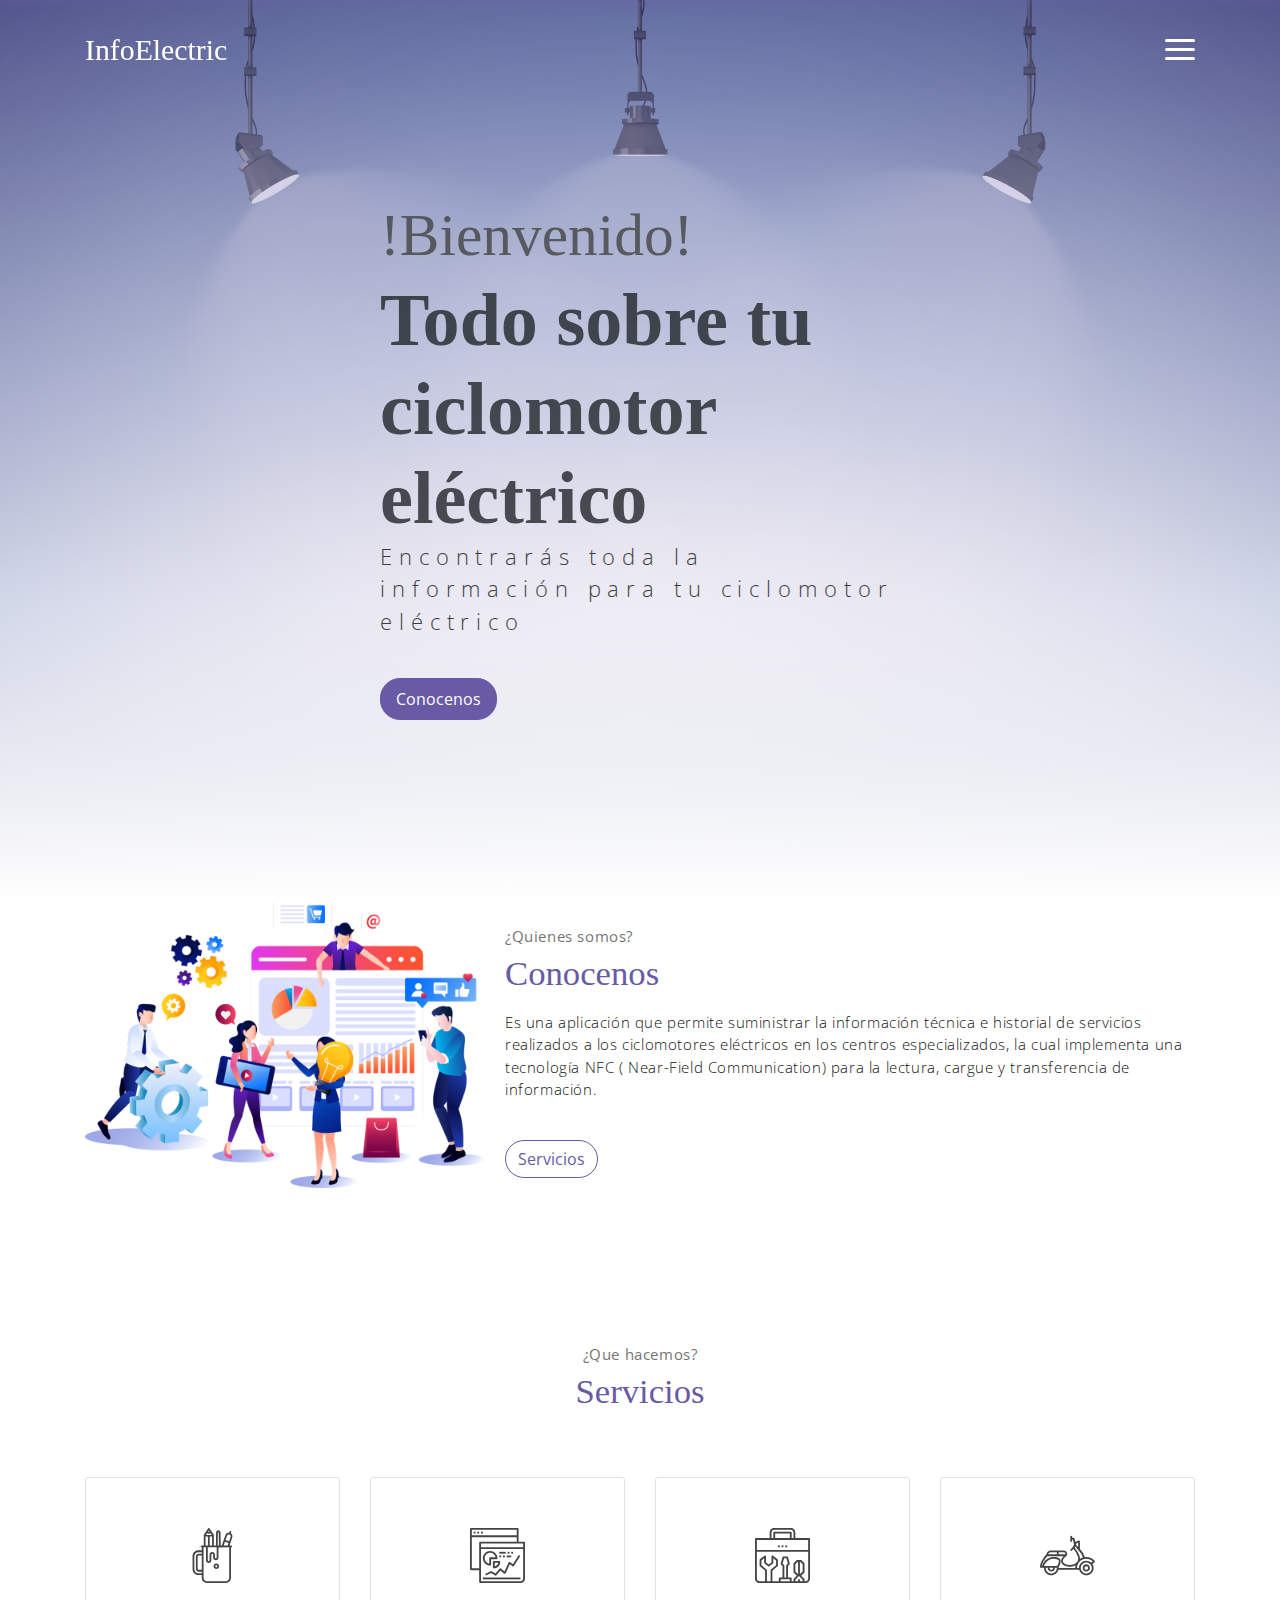
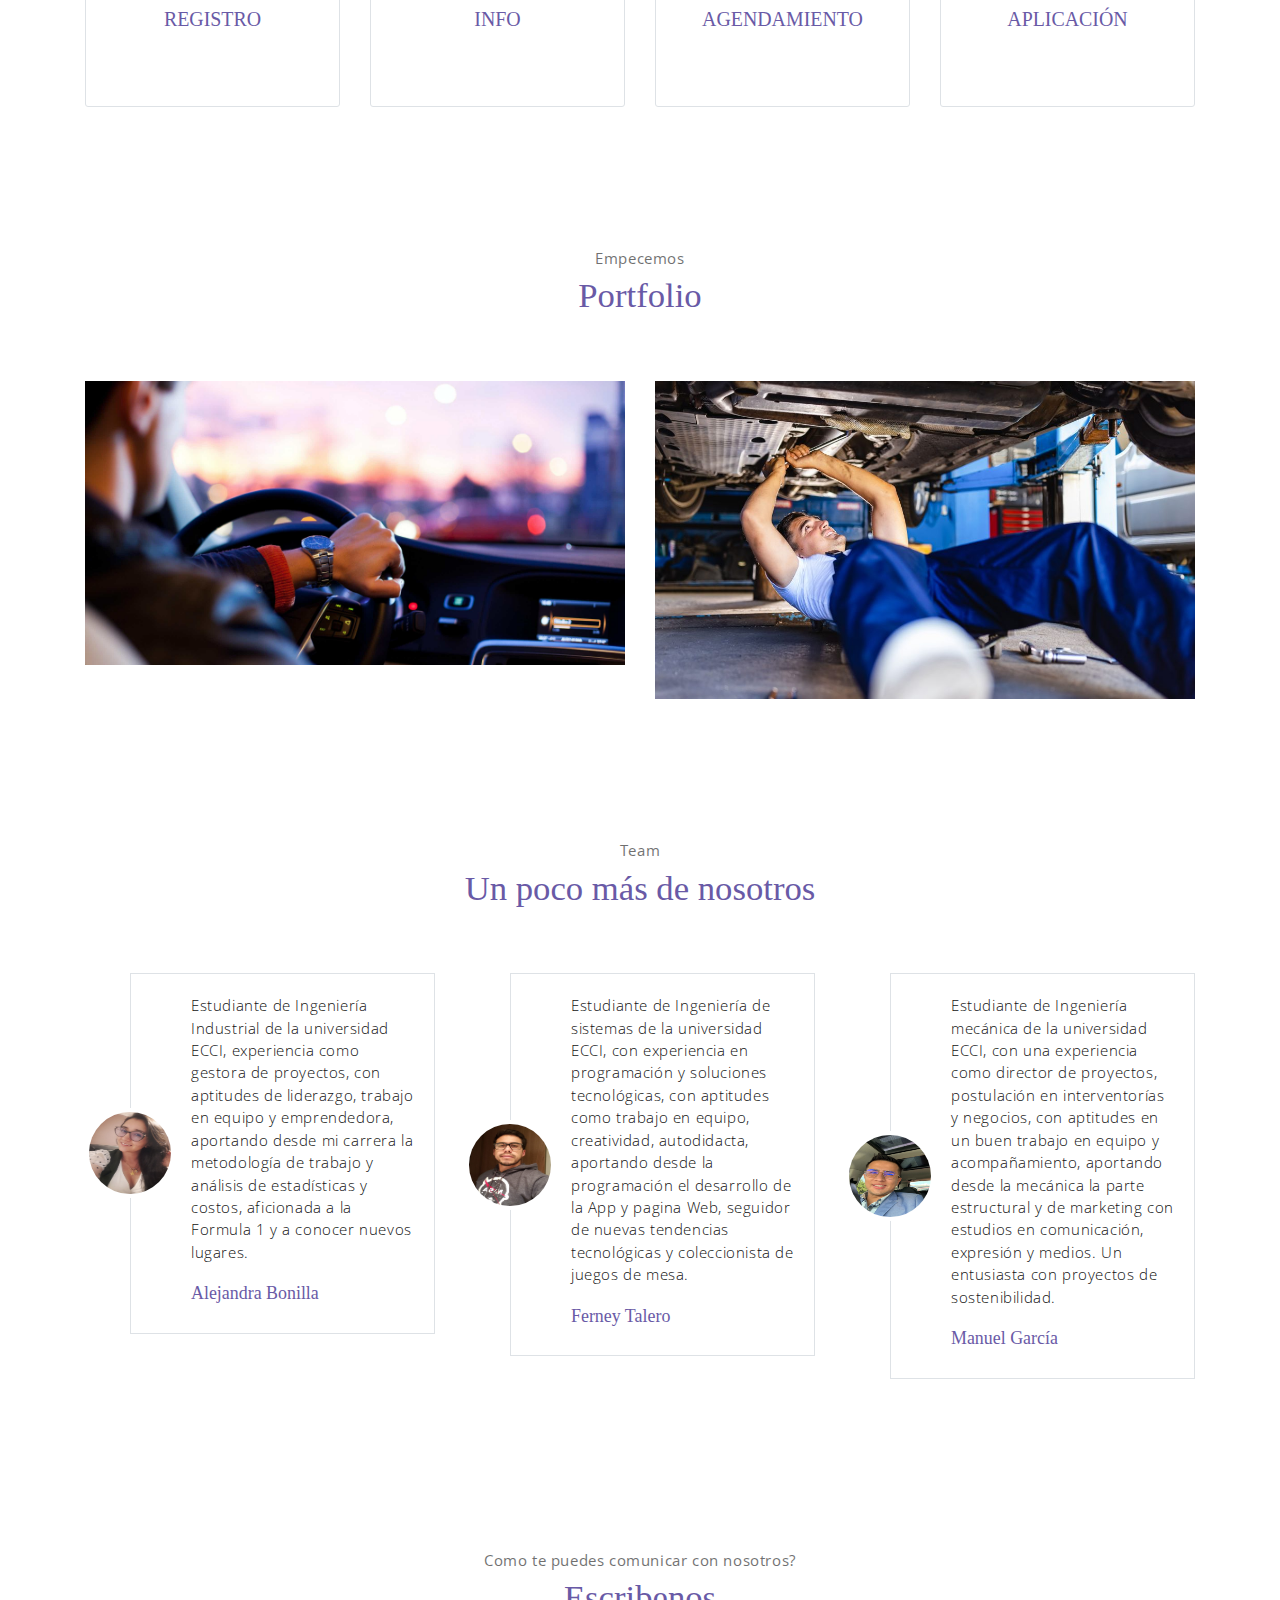
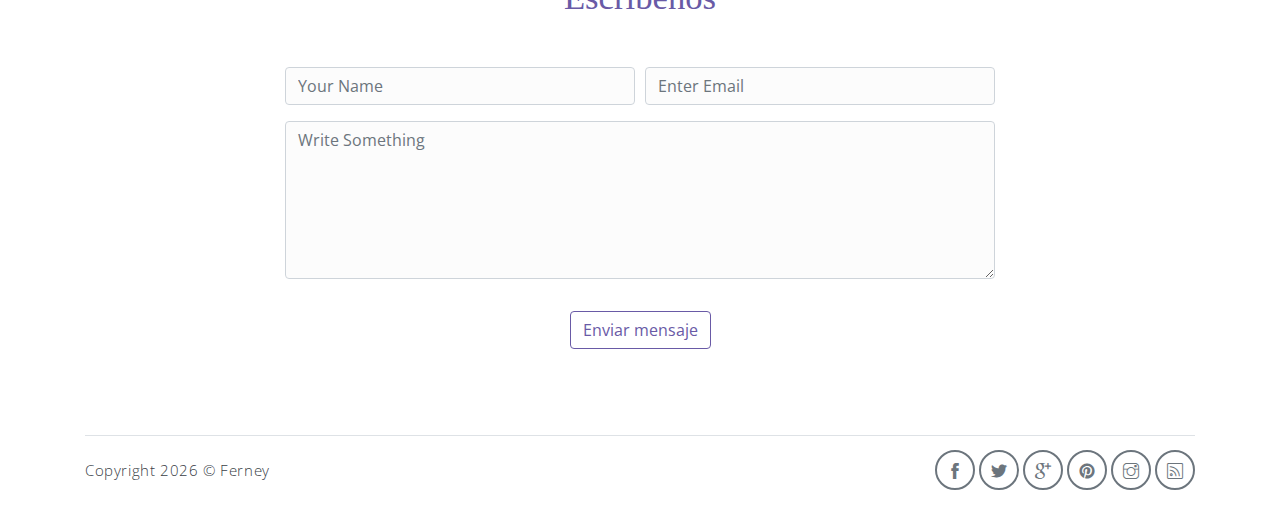
==== index.html @ 8ec60878 "Load sources" ====
<!DOCTYPE html>
<html lang="en">
<head>
	<meta charset="utf-8">
    <meta name="viewport" content="width=device-width, initial-scale=1, shrink-to-fit=no">
    <meta name="description" content="Landing page for electro power.">
    <meta name="author" content="Ferney Talero">
    <title>InfoElectric landing page</title>
    <!-- font icons -->
    <link rel="stylesheet" href="assets/vendors/themify-icons/css/themify-icons.css">
    <!-- Bootstrap + Meyawo main styles -->
	<link rel="stylesheet" href="assets/css/meyawo.css">
</head>
<body data-spy="scroll" data-target=".navbar" data-offset="40" id="home">

    <!-- Page Navbar -->
    <nav class="custom-navbar" data-spy="affix" data-offset-top="20">
        <div class="container">
            <a class="logo" href="#">InfoElectric</a>         
            <ul class="nav">
                <li class="item">
                    <a class="link" href="#home">Inicio</a>
                </li>
                <li class="item">
                    <a class="link" href="#about">Nosotros</a>
                </li>
                <li class="item">
                    <a class="link" href="#portfolio">Portafolio</a>
                </li>
                <li class="item">
                    <a class="link" href="#team">Equipo</a>
                </li>
                <li class="item">
                    <a class="link" href="#contact">Contacto</a>
                </li>
                <li class="item ml-md-3">
                    <a href="usuarios.html" class="btn btn-primary">Personas</a>
                </li>
                <li class="item ml-md-3">
                    <a href="talleres.html" class="btn btn-primary">Talleres</a>
                </li>
            </ul>
            <a href="javascript:void(0)" id="nav-toggle" class="hamburger hamburger--elastic">
                <div class="hamburger-box">
                  <div class="hamburger-inner"></div>
                </div>
            </a>
        </div>          
    </nav><!-- End of Page Navbar -->

    <!-- page header -->
    <header id="home" class="header">
        <div class="overlay"></div>
        <div class="header-content container">
            <h4 class="header-title">
                <span class="up">!Bienvenido!</span>
                <span class="down">Todo sobre tu ciclomotor eléctrico</span>
            </h4>
            <p class="header-subtitle">Encontrarás toda la información para tu ciclomotor eléctrico</p>            

            <a class="btn btn-primary" href="#about">Conocenos</a>
        </div>              
    </header><!-- end of page header -->

    <!-- about section -->
    <section class="section pt-0" id="about">
        <!-- container -->
        <div class="container text-center">
            <!-- about wrapper -->
            <div class="about">
                <div class="about-img-holder">
                    <img src="assets/imgs/about-us.png" class="about-img" alt="Download free bootstrap 4 landing page, free boootstrap 4 templates, Download free bootstrap 4.1 landing page, free boootstrap 4.1.1 templates, meyawo Landing page">
                </div>
                <div class="about-caption">
                    <p class="section-subtitle">¿Quienes somos?</p>
                    <h2 class="section-title mb-3">Conocenos</h2>
                    <p>
                        Es una aplicación que permite suministrar la información técnica e historial de servicios realizados a los ciclomotores eléctricos en los centros especializados, la cual implementa una tecnología NFC ( Near-Field Communication) para la lectura, cargue y transferencia de información.              
                    </p>
                    <a class="btn-rounded btn btn-outline-primary mt-4" href="#service">Servicios</a>
                </div>              
            </div><!-- end of about wrapper -->
        </div><!-- end of container -->
    </section> <!-- end of about section -->

    <!-- service section -->
    <section class="section" id="service">
        <div class="container text-center">
            <p class="section-subtitle">¿Que hacemos?</p>
            <h6 class="section-title mb-6">Servicios</h6>
            <!-- row -->
            <div class="row">
                <div class="col-md-6 col-lg-3">
                    <div class="service-card">
                        <div class="body">
                            <img src="assets/imgs/pencil-case.svg" alt="Download free bootstrap 4 landing page, free boootstrap 4 templates, Download free bootstrap 4.1 landing page, free boootstrap 4.1.1 templates, meyawo Landing page" class="icon">
                            <h6 class="title">REGISTRO</h6>
                            <p class="subtitle">Podrás registrar tu información personal y la de tu ciclomotor eléctrico</p>
                        </div>
                    </div>
                </div>
                <div class="col-md-6 col-lg-3">
                    <div class="service-card">
                        <div class="body">
                            <img src="assets/imgs/analytics.svg" alt="Download free bootstrap 4 landing page, free boootstrap 4 templates, Download free bootstrap 4.1 landing page, free boootstrap 4.1.1 templates, meyawo Landing page" class="icon">
                            <h6 class="title">INFO</h6>
                            <p class="subtitle">Podrás consultar al detalle las operaciones realizadas a tu ciclomotor eléctrico.</p>
                        </div>
                    </div>
                </div>
                <div class="col-md-6 col-lg-3">
                    <div class="service-card">
                        <div class="body">
                            <img src="assets/imgs/toolbox.svg" alt="Download free bootstrap 4 landing page, free boootstrap 4 templates, Download free bootstrap 4.1 landing page, free boootstrap 4.1.1 templates, meyawo Landing page" class="icon">
                            <h6 class="title">AGENDAMIENTO</h6>
                            <p class="subtitle">Podrás consultar las fechas y el estado de tus citas programadas.</p>
                        </div>
                    </div>
                </div>
                <div class="col-md-6 col-lg-3">
                    <div class="service-card">
                        <div class="body">
                            <img src="assets/imgs/scooter.svg" alt="Download free bootstrap 4 landing page, free boootstrap 4 templates, Download free bootstrap 4.1 landing page, free boootstrap 4.1.1 templates, meyawo Landing page" class="icon">
                            <h6 class="title">APLICACIÓN</h6>
                            <p class="subtitle">Podrás controlar, agendar y visualizar los servicios previos y futuros de tu ciclomotor eléctrico.</p>
                        </div>
                    </div>
                </div>
            </div><!-- end of row -->
        </div>
    </section><!-- end of service section -->

    <!-- portfolio section -->
    <section class="section" id="portfolio">
        <div class="container text-center">
            <p class="section-subtitle">Empecemos</p>
            <h6 class="section-title mb-6">Portfolio</h6>
            <!-- row -->
            <div class="row">
                <div class="col-md-6">
                    <a href="usuarios.html" class="portfolio-card">
                        <img src="assets/imgs/driver-job.jpeg" class="portfolio-card-img" alt="Download free bootstrap 4 landing page, free boootstrap 4 templates, Download free bootstrap 4.1 landing page, free boootstrap 4.1.1 templates, meyawo Landing page">    
                        <span class="portfolio-card-overlay">
                            <span class="portfolio-card-caption">
                                <h4>Usuarios</h5>
                                <p class="font-weight-normal">Mantenimientos</p>
                            </span>                         
                        </span>                     
                    </a>
                </div>
                <div class="col-md-6">
                    <a href="talleres.html" class="portfolio-card">
                        <img class="portfolio-card-img" src="assets/imgs/taller.jpg" class="img-responsive rounded" alt="Download free bootstrap 4 landing page, free boootstrap 4 templates, Download free bootstrap 4.1 landing page, free boootstrap 4.1.1 templates, meyawo Landing page">
                        <span class="portfolio-card-overlay">
                            <span class="portfolio-card-caption">
                                <h4>Talleres</h5>
                                <p class="font-weight-normal">Registro de servicios</p>
                            </span>                         
                        </span>                         
                    </a>
                </div>                
            </div><!-- end of row -->
        </div><!-- end of container -->
    </section> <!-- end of portfolio section -->

    <!-- testimonial section -->
    <section class="section" id="team">
        <div class="container text-center">
            <p class="section-subtitle">Team</p>
            <h6 class="section-title mb-6">Un poco más de nosotros</h6>

            <!-- row -->
            <div class="row">
                <div class="col-md-4">
                    <div class="testimonial-card">
                        <div class="testimonial-card-img-holder">
                            <img src="assets/imgs/Aleja.jpg" class="testimonial-card-img" alt="Download free bootstrap 4 landing page, free boootstrap 4 templates, Download free bootstrap 4.1 landing page, free boootstrap 4.1.1 templates, meyawo Landing page">                           
                        </div>
                        <div class="testimonial-card-body">
                            <p class="testimonial-card-subtitle">Estudiante de Ingeniería Industrial de la universidad ECCI, experiencia como gestora de proyectos, con aptitudes de liderazgo, trabajo en equipo y emprendedora, aportando desde mi carrera la metodología de trabajo y análisis de estadísticas y costos, aficionada a la Formula 1 y a conocer nuevos lugares.</p>
                            <h6 class="testimonial-card-title">Alejandra Bonilla</h6>
                        </div>
                    </div>
                </div>
                <div class="col-md-4">
                    <div class="testimonial-card">
                        <div class="testimonial-card-img-holder">
                            <img src="assets/imgs/fer.jpeg" class="testimonial-card-img" alt="Download free bootstrap 4 landing page, free boootstrap 4 templates, Download free bootstrap 4.1 landing page, free boootstrap 4.1.1 templates, meyawo Landing page">                        
                        </div>
                        <div class="testimonial-card-body">
                            <p class="testimonial-card-subtitle">Estudiante de Ingeniería de sistemas de la universidad ECCI, con experiencia en programación y soluciones tecnológicas, con aptitudes como trabajo en equipo, creatividad, autodidacta, aportando desde la programación el desarrollo de la App y pagina Web, seguidor de nuevas tendencias tecnológicas y coleccionista de juegos de mesa.</p>
                            <h6 class="testimonial-card-title">Ferney Talero</h6>
                        </div>
                    </div>
                </div>
                <div class="col-md-4">
                    <div class="testimonial-card">
                        <div class="testimonial-card-img-holder">
                            <img src="assets/imgs/Manu.jpg" class="testimonial-card-img" alt="Download free bootstrap 4 landing page, free boootstrap 4 templates, Download free bootstrap 4.1 landing page, free boootstrap 4.1.1 templates, meyawo Landing page">                        
                        </div>
                        <div class="testimonial-card-body">
                            <p class="testimonial-card-subtitle">Estudiante de Ingeniería mecánica de la universidad ECCI, con una experiencia como director de proyectos, postulación en interventorías y negocios, con aptitudes en un buen trabajo en equipo y acompañamiento, aportando desde la mecánica la parte estructural y de marketing con estudios en comunicación, expresión y medios. Un entusiasta con proyectos de sostenibilidad.</p>
                            <h6 class="testimonial-card-title">Manuel García</h6>
                        </div>
                    </div>
                </div>
            </div>
        </div> <!-- end of container -->
    </section> <!-- end of testimonial section -->

    <!-- contact section -->
    <section class="section" id="contact">
        <div class="container text-center">
            <p class="section-subtitle">Como te puedes comunicar con nosotros?</p>
            <h6 class="section-title mb-5">Escribenos</h6>
            <!-- contact form -->
            <form action="" class="contact-form col-md-10 col-lg-8 m-auto">
                <div class="form-row">
                    <div class="form-group col-sm-6">
                        <input type="text" size="50" class="form-control" placeholder="Your Name" required>                 
                    </div>
                    <div class="form-group col-sm-6">
                        <input type="email" class="form-control" placeholder="Enter Email"requried>                 
                    </div>
                    <div class="form-group col-sm-12">
                        <textarea name="comment" id="comment" rows="6"   class="form-control" placeholder="Write Something"></textarea>
                    </div>
                    <div class="form-group col-sm-12 mt-3">
                        <input type="submit" value="Enviar mensaje" class="btn btn-outline-primary rounded">                  
                    </div>
                </div>  
            </form><!-- end of contact form -->
        </div><!-- end of container -->
    </section><!-- end of contact section -->

    <!-- footer -->
    <div class="container">
        <footer class="footer">       
            <p class="mb-0">Copyright <script>document.write(new Date().getFullYear())</script> &copy; <a href="http://www.devcrud.com">Ferney</a></p>
            <div class="social-links text-right m-auto ml-sm-auto">
                <a href="javascript:void(0)" class="link"><i class="ti-facebook"></i></a>
                <a href="javascript:void(0)" class="link"><i class="ti-twitter-alt"></i></a>
                <a href="javascript:void(0)" class="link"><i class="ti-google"></i></a>
                <a href="javascript:void(0)" class="link"><i class="ti-pinterest-alt"></i></a>
                <a href="javascript:void(0)" class="link"><i class="ti-instagram"></i></a>
                <a href="javascript:void(0)" class="link"><i class="ti-rss"></i></a>
            </div>
        </footer>
    </div> <!-- end of page footer -->
	
	<!-- core  -->
    <script src="assets/vendors/jquery/jquery-3.4.1.js"></script>
    <script src="assets/vendors/bootstrap/bootstrap.bundle.js"></script>

    <!-- bootstrap 3 affix -->
	<script src="assets/vendors/bootstrap/bootstrap.affix.js"></script>

    <!-- Meyawo js -->
    <script src="assets/js/meyawo.js"></script>

</body>
</html>
---- assets/vendors/themify-icons/css/themify-icons.css ----
@font-face {
	font-family: 'themify';
	src:url("../fonts/themify.eot?-fvbane");
	src:url("../fonts/themify.eot?#iefix-fvbane") format("embedded-opentype"),
		url("../fonts/themify.woff?-fvbane") format("woff"),
		url("../fonts/themify.ttf?-fvbane") format("truetype"),
		url("../fonts/themify.svg?-fvbane#themify") format("svg");
	font-weight: normal;
	font-style: normal;
}

[class^="ti-"], [class*=" ti-"] {
	font-family: 'themify';
	speak: none;
	font-style: normal;
	font-weight: normal;
	font-variant: normal;
	text-transform: none;
	line-height: 1;

	/* Better Font Rendering =========== */
	-webkit-font-smoothing: antialiased;
	-moz-osx-font-smoothing: grayscale;
}

.ti-wand:before {
	content: "\e600";
}
.ti-volume:before {
	content: "\e601";
}
.ti-user:before {
	content: "\e602";
}
.ti-unlock:before {
	content: "\e603";
}
.ti-unlink:before {
	content: "\e604";
}
.ti-trash:before {
	content: "\e605";
}
.ti-thought:before {
	content: "\e606";
}
.ti-target:before {
	content: "\e607";
}
.ti-tag:before {
	content: "\e608";
}
.ti-tablet:before {
	content: "\e609";
}
.ti-star:before {
	content: "\e60a";
}
.ti-spray:before {
	content: "\e60b";
}
.ti-signal:before {
	content: "\e60c";
}
.ti-shopping-cart:before {
	content: "\e60d";
}
.ti-shopping-cart-full:before {
	content: "\e60e";
}
.ti-settings:before {
	content: "\e60f";
}
.ti-search:before {
	content: "\e610";
}
.ti-zoom-in:before {
	content: "\e611";
}
.ti-zoom-out:before {
	content: "\e612";
}
.ti-cut:before {
	content: "\e613";
}
.ti-ruler:before {
	content: "\e614";
}
.ti-ruler-pencil:before {
	content: "\e615";
}
.ti-ruler-alt:before {
	content: "\e616";
}
.ti-bookmark:before {
	content: "\e617";
}
.ti-bookmark-alt:before {
	content: "\e618";
}
.ti-reload:before {
	content: "\e619";
}
.ti-plus:before {
	content: "\e61a";
}
.ti-pin:before {
	content: "\e61b";
}
.ti-pencil:before {
	content: "\e61c";
}
.ti-pencil-alt:before {
	content: "\e61d";
}
.ti-paint-roller:before {
	content: "\e61e";
}
.ti-paint-bucket:before {
	content: "\e61f";
}
.ti-na:before {
	content: "\e620";
}
.ti-mobile:before {
	content: "\e621";
}
.ti-minus:before {
	content: "\e622";
}
.ti-medall:before {
	content: "\e623";
}
.ti-medall-alt:before {
	content: "\e624";
}
.ti-marker:before {
	content: "\e625";
}
.ti-marker-alt:before {
	content: "\e626";
}
.ti-arrow-up:before {
	content: "\e627";
}
.ti-arrow-right:before {
	content: "\e628";
}
.ti-arrow-left:before {
	content: "\e629";
}
.ti-arrow-down:before {
	content: "\e62a";
}
.ti-lock:before {
	content: "\e62b";
}
.ti-location-arrow:before {
	content: "\e62c";
}
.ti-link:before {
	content: "\e62d";
}
.ti-layout:before {
	content: "\e62e";
}
.ti-layers:before {
	content: "\e62f";
}
.ti-layers-alt:before {
	content: "\e630";
}
.ti-key:before {
	content: "\e631";
}
.ti-import:before {
	content: "\e632";
}
.ti-image:before {
	content: "\e633";
}
.ti-heart:before {
	content: "\e634";
}
.ti-heart-broken:before {
	content: "\e635";
}
.ti-hand-stop:before {
	content: "\e636";
}
.ti-hand-open:before {
	content: "\e637";
}
.ti-hand-drag:before {
	content: "\e638";
}
.ti-folder:before {
	content: "\e639";
}
.ti-flag:before {
	content: "\e63a";
}
.ti-flag-alt:before {
	content: "\e63b";
}
.ti-flag-alt-2:before {
	content: "\e63c";
}
.ti-eye:before {
	content: "\e63d";
}
.ti-export:before {
	content: "\e63e";
}
.ti-exchange-vertical:before {
	content: "\e63f";
}
.ti-desktop:before {
	content: "\e640";
}
.ti-cup:before {
	content: "\e641";
}
.ti-crown:before {
	content: "\e642";
}
.ti-comments:before {
	content: "\e643";
}
.ti-comment:before {
	content: "\e644";
}
.ti-comment-alt:before {
	content: "\e645";
}
.ti-close:before {
	content: "\e646";
}
.ti-clip:before {
	content: "\e647";
}
.ti-angle-up:before {
	content: "\e648";
}
.ti-angle-right:before {
	content: "\e649";
}
.ti-angle-left:before {
	content: "\e64a";
}
.ti-angle-down:before {
	content: "\e64b";
}
.ti-check:before {
	content: "\e64c";
}
.ti-check-box:before {
	content: "\e64d";
}
.ti-camera:before {
	content: "\e64e";
}
.ti-announcement:before {
	content: "\e64f";
}
.ti-brush:before {
	content: "\e650";
}
.ti-briefcase:before {
	content: "\e651";
}
.ti-bolt:before {
	content: "\e652";
}
.ti-bolt-alt:before {
	content: "\e653";
}
.ti-blackboard:before {
	content: "\e654";
}
.ti-bag:before {
	content: "\e655";
}
.ti-move:before {
	content: "\e656";
}
.ti-arrows-vertical:before {
	content: "\e657";
}
.ti-arrows-horizontal:before {
	content: "\e658";
}
.ti-fullscreen:before {
	content: "\e659";
}
.ti-arrow-top-right:before {
	content: "\e65a";
}
.ti-arrow-top-left:before {
	content: "\e65b";
}
.ti-arrow-circle-up:before {
	content: "\e65c";
}
.ti-arrow-circle-right:before {
	content: "\e65d";
}
.ti-arrow-circle-left:before {
	content: "\e65e";
}
.ti-arrow-circle-down:before {
	content: "\e65f";
}
.ti-angle-double-up:before {
	content: "\e660";
}
.ti-angle-double-right:before {
	content: "\e661";
}
.ti-angle-double-left:before {
	content: "\e662";
}
.ti-angle-double-down:before {
	content: "\e663";
}
.ti-zip:before {
	content: "\e664";
}
.ti-world:before {
	content: "\e665";
}
.ti-wheelchair:before {
	content: "\e666";
}
.ti-view-list:before {
	content: "\e667";
}
.ti-view-list-alt:before {
	content: "\e668";
}
.ti-view-grid:before {
	content: "\e669";
}
.ti-uppercase:before {
	content: "\e66a";
}
.ti-upload:before {
	content: "\e66b";
}
.ti-underline:before {
	content: "\e66c";
}
.ti-truck:before {
	content: "\e66d";
}
.ti-timer:before {
	content: "\e66e";
}
.ti-ticket:before {
	content: "\e66f";
}
.ti-thumb-up:before {
	content: "\e670";
}
.ti-thumb-down:before {
	content: "\e671";
}
.ti-text:before {
	content: "\e672";
}
.ti-stats-up:before {
	content: "\e673";
}
.ti-stats-down:before {
	content: "\e674";
}
.ti-split-v:before {
	content: "\e675";
}
.ti-split-h:before {
	content: "\e676";
}
.ti-smallcap:before {
	content: "\e677";
}
.ti-shine:before {
	content: "\e678";
}
.ti-shift-right:before {
	content: "\e679";
}
.ti-shift-left:before {
	content: "\e67a";
}
.ti-shield:before {
	content: "\e67b";
}
.ti-notepad:before {
	content: "\e67c";
}
.ti-server:before {
	content: "\e67d";
}
.ti-quote-right:before {
	content: "\e67e";
}
.ti-quote-left:before {
	content: "\e67f";
}
.ti-pulse:before {
	content: "\e680";
}
.ti-printer:before {
	content: "\e681";
}
.ti-power-off:before {
	content: "\e682";
}
.ti-plug:before {
	content: "\e683";
}
.ti-pie-chart:before {
	content: "\e684";
}
.ti-paragraph:before {
	content: "\e685";
}
.ti-panel:before {
	content: "\e686";
}
.ti-package:before {
	content: "\e687";
}
.ti-music:before {
	content: "\e688";
}
.ti-music-alt:before {
	content: "\e689";
}
.ti-mouse:before {
	content: "\e68a";
}
.ti-mouse-alt:before {
	content: "\e68b";
}
.ti-money:before {
	content: "\e68c";
}
.ti-microphone:before {
	content: "\e68d";
}
.ti-menu:before {
	content: "\e68e";
}
.ti-menu-alt:before {
	content: "\e68f";
}
.ti-map:before {
	content: "\e690";
}
.ti-map-alt:before {
	content: "\e691";
}
.ti-loop:before {
	content: "\e692";
}
.ti-location-pin:before {
	content: "\e693";
}
.ti-list:before {
	content: "\e694";
}
.ti-light-bulb:before {
	content: "\e695";
}
.ti-Italic:before {
	content: "\e696";
}
.ti-info:before {
	content: "\e697";
}
.ti-infinite:before {
	content: "\e698";
}
.ti-id-badge:before {
	content: "\e699";
}
.ti-hummer:before {
	content: "\e69a";
}
.ti-home:before {
	content: "\e69b";
}
.ti-help:before {
	content: "\e69c";
}
.ti-headphone:before {
	content: "\e69d";
}
.ti-harddrives:before {
	content: "\e69e";
}
.ti-harddrive:before {
	content: "\e69f";
}
.ti-gift:before {
	content: "\e6a0";
}
.ti-game:before {
	content: "\e6a1";
}
.ti-filter:before {
	content: "\e6a2";
}
.ti-files:before {
	content: "\e6a3";
}
.ti-file:before {
	content: "\e6a4";
}
.ti-eraser:before {
	content: "\e6a5";
}
.ti-envelope:before {
	content: "\e6a6";
}
.ti-download:before {
	content: "\e6a7";
}
.ti-direction:before {
	content: "\e6a8";
}
.ti-direction-alt:before {
	content: "\e6a9";
}
.ti-dashboard:before {
	content: "\e6aa";
}
.ti-control-stop:before {
	content: "\e6ab";
}
.ti-control-shuffle:before {
	content: "\e6ac";
}
.ti-control-play:before {
	content: "\e6ad";
}
.ti-control-pause:before {
	content: "\e6ae";
}
.ti-control-forward:before {
	content: "\e6af";
}
.ti-control-backward:before {
	content: "\e6b0";
}
.ti-cloud:before {
	content: "\e6b1";
}
.ti-cloud-up:before {
	content: "\e6b2";
}
.ti-cloud-down:before {
	content: "\e6b3";
}
.ti-clipboard:before {
	content: "\e6b4";
}
.ti-car:before {
	content: "\e6b5";
}
.ti-calendar:before {
	content: "\e6b6";
}
.ti-book:before {
	content: "\e6b7";
}
.ti-bell:before {
	content: "\e6b8";
}
.ti-basketball:before {
	content: "\e6b9";
}
.ti-bar-chart:before {
	content: "\e6ba";
}
.ti-bar-chart-alt:before {
	content: "\e6bb";
}
.ti-back-right:before {
	content: "\e6bc";
}
.ti-back-left:before {
	content: "\e6bd";
}
.ti-arrows-corner:before {
	content: "\e6be";
}
.ti-archive:before {
	content: "\e6bf";
}
.ti-anchor:before {
	content: "\e6c0";
}
.ti-align-right:before {
	content: "\e6c1";
}
.ti-align-left:before {
	content: "\e6c2";
}
.ti-align-justify:before {
	content: "\e6c3";
}
.ti-align-center:before {
	content: "\e6c4";
}
.ti-alert:before {
	content: "\e6c5";
}
.ti-alarm-clock:before {
	content: "\e6c6";
}
.ti-agenda:before {
	content: "\e6c7";
}
.ti-write:before {
	content: "\e6c8";
}
.ti-window:before {
	content: "\e6c9";
}
.ti-widgetized:before {
	content: "\e6ca";
}
.ti-widget:before {
	content: "\e6cb";
}
.ti-widget-alt:before {
	content: "\e6cc";
}
.ti-wallet:before {
	content: "\e6cd";
}
.ti-video-clapper:before {
	content: "\e6ce";
}
.ti-video-camera:before {
	content: "\e6cf";
}
.ti-vector:before {
	content: "\e6d0";
}
.ti-themify-logo:before {
	content: "\e6d1";
}
.ti-themify-favicon:before {
	content: "\e6d2";
}
.ti-themify-favicon-alt:before {
	content: "\e6d3";
}
.ti-support:before {
	content: "\e6d4";
}
.ti-stamp:before {
	content: "\e6d5";
}
.ti-split-v-alt:before {
	content: "\e6d6";
}
.ti-slice:before {
	content: "\e6d7";
}
.ti-shortcode:before {
	content: "\e6d8";
}
.ti-shift-right-alt:before {
	content: "\e6d9";
}
.ti-shift-left-alt:before {
	content: "\e6da";
}
.ti-ruler-alt-2:before {
	content: "\e6db";
}
.ti-receipt:before {
	content: "\e6dc";
}
.ti-pin2:before {
	content: "\e6dd";
}
.ti-pin-alt:before {
	content: "\e6de";
}
.ti-pencil-alt2:before {
	content: "\e6df";
}
.ti-palette:before {
	content: "\e6e0";
}
.ti-more:before {
	content: "\e6e1";
}
.ti-more-alt:before {
	content: "\e6e2";
}
.ti-microphone-alt:before {
	content: "\e6e3";
}
.ti-magnet:before {
	content: "\e6e4";
}
.ti-line-double:before {
	content: "\e6e5";
}
.ti-line-dotted:before {
	content: "\e6e6";
}
.ti-line-dashed:before {
	content: "\e6e7";
}
.ti-layout-width-full:before {
	content: "\e6e8";
}
.ti-layout-width-default:before {
	content: "\e6e9";
}
.ti-layout-width-default-alt:before {
	content: "\e6ea";
}
.ti-layout-tab:before {
	content: "\e6eb";
}
.ti-layout-tab-window:before {
	content: "\e6ec";
}
.ti-layout-tab-v:before {
	content: "\e6ed";
}
.ti-layout-tab-min:before {
	content: "\e6ee";
}
.ti-layout-slider:before {
	content: "\e6ef";
}
.ti-layout-slider-alt:before {
	content: "\e6f0";
}
.ti-layout-sidebar-right:before {
	content: "\e6f1";
}
.ti-layout-sidebar-none:before {
	content: "\e6f2";
}
.ti-layout-sidebar-left:before {
	content: "\e6f3";
}
.ti-layout-placeholder:before {
	content: "\e6f4";
}
.ti-layout-menu:before {
	content: "\e6f5";
}
.ti-layout-menu-v:before {
	content: "\e6f6";
}
.ti-layout-menu-separated:before {
	content: "\e6f7";
}
.ti-layout-menu-full:before {
	content: "\e6f8";
}
.ti-layout-media-right-alt:before {
	content: "\e6f9";
}
.ti-layout-media-right:before {
	content: "\e6fa";
}
.ti-layout-media-overlay:before {
	content: "\e6fb";
}
.ti-layout-media-overlay-alt:before {
	content: "\e6fc";
}
.ti-layout-media-overlay-alt-2:before {
	content: "\e6fd";
}
.ti-layout-media-left-alt:before {
	content: "\e6fe";
}
.ti-layout-media-left:before {
	content: "\e6ff";
}
.ti-layout-media-center-alt:before {
	content: "\e700";
}
.ti-layout-media-center:before {
	content: "\e701";
}
.ti-layout-list-thumb:before {
	content: "\e702";
}
.ti-layout-list-thumb-alt:before {
	content: "\e703";
}
.ti-layout-list-post:before {
	content: "\e704";
}
.ti-layout-list-large-image:before {
	content: "\e705";
}
.ti-layout-line-solid:before {
	content: "\e706";
}
.ti-layout-grid4:before {
	content: "\e707";
}
.ti-layout-grid3:before {
	content: "\e708";
}
.ti-layout-grid2:before {
	content: "\e709";
}
.ti-layout-grid2-thumb:before {
	content: "\e70a";
}
.ti-layout-cta-right:before {
	content: "\e70b";
}
.ti-layout-cta-left:before {
	content: "\e70c";
}
.ti-layout-cta-center:before {
	content: "\e70d";
}
.ti-layout-cta-btn-right:before {
	content: "\e70e";
}
.ti-layout-cta-btn-left:before {
	content: "\e70f";
}
.ti-layout-column4:before {
	content: "\e710";
}
.ti-layout-column3:before {
	content: "\e711";
}
.ti-layout-column2:before {
	content: "\e712";
}
.ti-layout-accordion-separated:before {
	content: "\e713";
}
.ti-layout-accordion-merged:before {
	content: "\e714";
}
.ti-layout-accordion-list:before {
	content: "\e715";
}
.ti-ink-pen:before {
	content: "\e716";
}
.ti-info-alt:before {
	content: "\e717";
}
.ti-help-alt:before {
	content: "\e718";
}
.ti-headphone-alt:before {
	content: "\e719";
}
.ti-hand-point-up:before {
	content: "\e71a";
}
.ti-hand-point-right:before {
	content: "\e71b";
}
.ti-hand-point-left:before {
	content: "\e71c";
}
.ti-hand-point-down:before {
	content: "\e71d";
}
.ti-gallery:before {
	content: "\e71e";
}
.ti-face-smile:before {
	content: "\e71f";
}
.ti-face-sad:before {
	content: "\e720";
}
.ti-credit-card:before {
	content: "\e721";
}
.ti-control-skip-forward:before {
	content: "\e722";
}
.ti-control-skip-backward:before {
	content: "\e723";
}
.ti-control-record:before {
	content: "\e724";
}
.ti-control-eject:before {
	content: "\e725";
}
.ti-comments-smiley:before {
	content: "\e726";
}
.ti-brush-alt:before {
	content: "\e727";
}
.ti-youtube:before {
	content: "\e728";
}
.ti-vimeo:before {
	content: "\e729";
}
.ti-twitter:before {
	content: "\e72a";
}
.ti-time:before {
	content: "\e72b";
}
.ti-tumblr:before {
	content: "\e72c";
}
.ti-skype:before {
	content: "\e72d";
}
.ti-share:before {
	content: "\e72e";
}
.ti-share-alt:before {
	content: "\e72f";
}
.ti-rocket:before {
	content: "\e730";
}
.ti-pinterest:before {
	content: "\e731";
}
.ti-new-window:before {
	content: "\e732";
}
.ti-microsoft:before {
	content: "\e733";
}
.ti-list-ol:before {
	content: "\e734";
}
.ti-linkedin:before {
	content: "\e735";
}
.ti-layout-sidebar-2:before {
	content: "\e736";
}
.ti-layout-grid4-alt:before {
	content: "\e737";
}
.ti-layout-grid3-alt:before {
	content: "\e738";
}
.ti-layout-grid2-alt:before {
	content: "\e739";
}
.ti-layout-column4-alt:before {
	content: "\e73a";
}
.ti-layout-column3-alt:before {
	content: "\e73b";
}
.ti-layout-column2-alt:before {
	content: "\e73c";
}
.ti-instagram:before {
	content: "\e73d";
}
.ti-google:before {
	content: "\e73e";
}
.ti-github:before {
	content: "\e73f";
}
.ti-flickr:before {
	content: "\e740";
}
.ti-facebook:before {
	content: "\e741";
}
.ti-dropbox:before {
	content: "\e742";
}
.ti-dribbble:before {
	content: "\e743";
}
.ti-apple:before {
	content: "\e744";
}
.ti-android:before {
	content: "\e745";
}
.ti-save:before {
	content: "\e746";
}
.ti-save-alt:before {
	content: "\e747";
}
.ti-yahoo:before {
	content: "\e748";
}
.ti-wordpress:before {
	content: "\e749";
}
.ti-vimeo-alt:before {
	content: "\e74a";
}
.ti-twitter-alt:before {
	content: "\e74b";
}
.ti-tumblr-alt:before {
	content: "\e74c";
}
.ti-trello:before {
	content: "\e74d";
}
.ti-stack-overflow:before {
	content: "\e74e";
}
.ti-soundcloud:before {
	content: "\e74f";
}
.ti-sharethis:before {
	content: "\e750";
}
.ti-sharethis-alt:before {
	content: "\e751";
}
.ti-reddit:before {
	content: "\e752";
}
.ti-pinterest-alt:before {
	content: "\e753";
}
.ti-microsoft-alt:before {
	content: "\e754";
}
.ti-linux:before {
	content: "\e755";
}
.ti-jsfiddle:before {
	content: "\e756";
}
.ti-joomla:before {
	content: "\e757";
}
.ti-html5:before {
	content: "\e758";
}
.ti-flickr-alt:before {
	content: "\e759";
}
.ti-email:before {
	content: "\e75a";
}
.ti-drupal:before {
	content: "\e75b";
}
.ti-dropbox-alt:before {
	content: "\e75c";
}
.ti-css3:before {
	content: "\e75d";
}
.ti-rss:before {
	content: "\e75e";
}
.ti-rss-alt:before {
	content: "\e75f";
}
---- assets/css/meyawo.css ----
@charset "UTF-8";
/*!
=========================================================
* Meyawo Landing page
=========================================================

* Copyright: 2019 DevCRUD (https://devcrud.com)
* Licensed: (https://devcrud.com/licenses)
* Coded by www.devcrud.com

=========================================================

* The above copyright notice and this permission notice shall be included in all copies or substantial portions of the Software.
*/
@import url("https://fonts.googleapis.com/css?family=Baloo+Paaji|Open+Sans:300,300i,400,400i,600,600i,700,700i");
:root {
  --blue: #1e549f;
  --indigo: #695aa6;
  --purple: #6f42c1;
  --pink: #e83e8c;
  --red: #ec185d;
  --orange: #ff6d02;
  --yellow: #ffc107;
  --green: #1bb74f;
  --teal: #20c997;
  --cyan: #17a2b8;
  --white: #fff;
  --gray: #6c757d;
  --gray-dark: #393e46;
  --primary: #695aa6;
  --secondary: #393e46;
  --success: #1bb74f;
  --info: #17a2b8;
  --warning: #ff6d02;
  --danger: #ec185d;
  --light: #f8f9fa;
  --dark: #212529;
  --breakpoint-xs: 0;
  --breakpoint-sm: 576px;
  --breakpoint-md: 768px;
  --breakpoint-lg: 992px;
  --breakpoint-xl: 1200px;
  --font-family-sans-serif: "Open Sans", sans-serif;
  --font-family-monospace: SFMono-Regular, Menlo, Monaco, Consolas, "Liberation Mono", "Courier New", monospace;
}

*,
*::before,
*::after {
  box-sizing: border-box;
}

html {
  font-family: sans-serif;
  line-height: 1.15;
  -webkit-text-size-adjust: 100%;
  -webkit-tap-highlight-color: rgba(0, 0, 0, 0);
}

article, aside, figcaption, figure, footer, header, hgroup, main, nav, section {
  display: block;
}

body {
  margin: 0;
  font-family: "Open Sans", sans-serif;
  font-size: 1rem;
  font-weight: 400;
  line-height: 1.5;
  color: #212529;
  text-align: left;
  background-color: #fff;
}

[tabindex="-1"]:focus {
  outline: 0 !important;
}

hr {
  box-sizing: content-box;
  height: 0;
  overflow: visible;
}

h1, h2, h3, h4, h5, h6 {
  margin-top: 0;
  margin-bottom: 0.5rem;
}

p {
  margin-top: 0;
  margin-bottom: 1rem;
}

abbr[title],
abbr[data-original-title] {
  text-decoration: underline;
  -webkit-text-decoration: underline dotted;
          text-decoration: underline dotted;
  cursor: help;
  border-bottom: 0;
  -webkit-text-decoration-skip-ink: none;
          text-decoration-skip-ink: none;
}

address {
  margin-bottom: 1rem;
  font-style: normal;
  line-height: inherit;
}

ol,
ul,
dl {
  margin-top: 0;
  margin-bottom: 1rem;
}

ol ol,
ul ul,
ol ul,
ul ol {
  margin-bottom: 0;
}

dt {
  font-weight: 700;
}

dd {
  margin-bottom: .5rem;
  margin-left: 0;
}

blockquote {
  margin: 0 0 1rem;
}

b,
strong {
  font-weight: bolder;
}

small {
  font-size: 80%;
}

sub,
sup {
  position: relative;
  font-size: 75%;
  line-height: 0;
  vertical-align: baseline;
}

sub {
  bottom: -.25em;
}

sup {
  top: -.5em;
}

a {
  color: #695aa6;
  text-decoration: none;
  background-color: transparent;
}

a:hover {
  color: #493f75;
  text-decoration: none;
}

a:not([href]):not([tabindex]) {
  color: inherit;
  text-decoration: none;
}

a:not([href]):not([tabindex]):hover, a:not([href]):not([tabindex]):focus {
  color: inherit;
  text-decoration: none;
}

a:not([href]):not([tabindex]):focus {
  outline: 0;
}

pre,
code,
kbd,
samp {
  font-family: SFMono-Regular, Menlo, Monaco, Consolas, "Liberation Mono", "Courier New", monospace;
  font-size: 1em;
}

pre {
  margin-top: 0;
  margin-bottom: 1rem;
  overflow: auto;
}

figure {
  margin: 0 0 1rem;
}

img {
  vertical-align: middle;
  border-style: none;
}

svg {
  overflow: hidden;
  vertical-align: middle;
}

table {
  border-collapse: collapse;
}

caption {
  padding-top: 0.75rem;
  padding-bottom: 0.75rem;
  color: #6c757d;
  text-align: left;
  caption-side: bottom;
}

th {
  text-align: inherit;
}

label {
  display: inline-block;
  margin-bottom: 0.5rem;
}

button {
  border-radius: 0;
}

button:focus {
  outline: 1px dotted;
  outline: 5px auto -webkit-focus-ring-color;
}

input,
button,
select,
optgroup,
textarea {
  margin: 0;
  font-family: inherit;
  font-size: inherit;
  line-height: inherit;
}

button,
input {
  overflow: visible;
}

button,
select {
  text-transform: none;
}

select {
  word-wrap: normal;
}

button,
[type="button"],
[type="reset"],
[type="submit"] {
  -webkit-appearance: button;
}

button:not(:disabled),
[type="button"]:not(:disabled),
[type="reset"]:not(:disabled),
[type="submit"]:not(:disabled) {
  cursor: pointer;
}

button::-moz-focus-inner,
[type="button"]::-moz-focus-inner,
[type="reset"]::-moz-focus-inner,
[type="submit"]::-moz-focus-inner {
  padding: 0;
  border-style: none;
}

input[type="radio"],
input[type="checkbox"] {
  box-sizing: border-box;
  padding: 0;
}

input[type="date"],
input[type="time"],
input[type="datetime-local"],
input[type="month"] {
  -webkit-appearance: listbox;
}

textarea {
  overflow: auto;
  resize: vertical;
}

fieldset {
  min-width: 0;
  padding: 0;
  margin: 0;
  border: 0;
}

legend {
  display: block;
  width: 100%;
  max-width: 100%;
  padding: 0;
  margin-bottom: .5rem;
  font-size: 1.5rem;
  line-height: inherit;
  color: inherit;
  white-space: normal;
}

progress {
  vertical-align: baseline;
}

[type="number"]::-webkit-inner-spin-button,
[type="number"]::-webkit-outer-spin-button {
  height: auto;
}

[type="search"] {
  outline-offset: -2px;
  -webkit-appearance: none;
}

[type="search"]::-webkit-search-decoration {
  -webkit-appearance: none;
}

::-webkit-file-upload-button {
  font: inherit;
  -webkit-appearance: button;
}

output {
  display: inline-block;
}

summary {
  display: list-item;
  cursor: pointer;
}

template {
  display: none;
}

[hidden] {
  display: none !important;
}

h1, h2, h3, h4, h5, h6,
.h1, .h2, .h3, .h4, .h5, .h6 {
  margin-bottom: 0.5rem;
  font-weight: 500;
  line-height: 1.2;
}

h1, .h1 {
  font-size: 2.5rem;
}

h2, .h2 {
  font-size: 2rem;
}

h3, .h3 {
  font-size: 1.75rem;
}

h4, .h4 {
  font-size: 1.5rem;
}

h5, .h5 {
  font-size: 1.25rem;
}

h6, .h6 {
  font-size: 1rem;
}

.lead {
  font-size: 1.25rem;
  font-weight: 300;
}

.display-1 {
  font-size: 6rem;
  font-weight: 300;
  line-height: 1.2;
}

.display-2 {
  font-size: 5.5rem;
  font-weight: 300;
  line-height: 1.2;
}

.display-3 {
  font-size: 4.5rem;
  font-weight: 300;
  line-height: 1.2;
}

.display-4 {
  font-size: 3.5rem;
  font-weight: 300;
  line-height: 1.2;
}

hr {
  margin-top: 1rem;
  margin-bottom: 1rem;
  border: 0;
  border-top: 1px solid rgba(0, 0, 0, 0.1);
}

small,
.small {
  font-size: 80%;
  font-weight: 400;
}

mark,
.mark {
  padding: 0.2em;
  background-color: #fcf8e3;
}

.list-unstyled {
  padding-left: 0;
  list-style: none;
}

.list-inline {
  padding-left: 0;
  list-style: none;
}

.list-inline-item {
  display: inline-block;
}

.list-inline-item:not(:last-child) {
  margin-right: 0.5rem;
}

.initialism {
  font-size: 90%;
  text-transform: uppercase;
}

.blockquote {
  margin-bottom: 1rem;
  font-size: 1.25rem;
}

.blockquote-footer {
  display: block;
  font-size: 80%;
  color: #6c757d;
}

.blockquote-footer::before {
  content: "\2014\00A0";
}

.img-fluid {
  max-width: 100%;
  height: auto;
}

.img-thumbnail {
  padding: 0.25rem;
  background-color: #fff;
  border: 1px solid #dee2e6;
  border-radius: 0.25rem;
  max-width: 100%;
  height: auto;
}

.figure {
  display: inline-block;
}

.figure-img {
  margin-bottom: 0.5rem;
  line-height: 1;
}

.figure-caption {
  font-size: 90%;
  color: #6c757d;
}

code {
  font-size: 87.5%;
  color: #e83e8c;
  word-break: break-word;
}

a > code {
  color: inherit;
}

kbd {
  padding: 0.2rem 0.4rem;
  font-size: 87.5%;
  color: #fff;
  background-color: #212529;
  border-radius: 0.2rem;
}

kbd kbd {
  padding: 0;
  font-size: 100%;
  font-weight: 700;
}

pre {
  display: block;
  font-size: 87.5%;
  color: #212529;
}

pre code {
  font-size: inherit;
  color: inherit;
  word-break: normal;
}

.pre-scrollable {
  max-height: 340px;
  overflow-y: scroll;
}

.container {
  width: 100%;
  padding-right: 15px;
  padding-left: 15px;
  margin-right: auto;
  margin-left: auto;
}

@media (min-width: 576px) {
  .container {
    max-width: 540px;
  }
}

@media (min-width: 768px) {
  .container {
    max-width: 720px;
  }
}

@media (min-width: 992px) {
  .container {
    max-width: 960px;
  }
}

@media (min-width: 1200px) {
  .container {
    max-width: 1140px;
  }
}

.container-fluid {
  width: 100%;
  padding-right: 15px;
  padding-left: 15px;
  margin-right: auto;
  margin-left: auto;
}

.row {
  display: -webkit-box;
  display: -webkit-flex;
  display: -ms-flexbox;
  display: flex;
  -webkit-flex-wrap: wrap;
      -ms-flex-wrap: wrap;
          flex-wrap: wrap;
  margin-right: -15px;
  margin-left: -15px;
}

.no-gutters {
  margin-right: 0;
  margin-left: 0;
}

.no-gutters > .col,
.no-gutters > [class*="col-"] {
  padding-right: 0;
  padding-left: 0;
}

.col-1, .col-2, .col-3, .col-4, .col-5, .col-6, .col-7, .col-8, .col-9, .col-10, .col-11, .col-12, .col,
.col-auto, .col-sm-1, .col-sm-2, .col-sm-3, .col-sm-4, .col-sm-5, .col-sm-6, .col-sm-7, .col-sm-8, .col-sm-9, .col-sm-10, .col-sm-11, .col-sm-12, .col-sm,
.col-sm-auto, .col-md-1, .col-md-2, .col-md-3, .col-md-4, .col-md-5, .col-md-6, .col-md-7, .col-md-8, .col-md-9, .col-md-10, .col-md-11, .col-md-12, .col-md,
.col-md-auto, .col-lg-1, .col-lg-2, .col-lg-3, .col-lg-4, .col-lg-5, .col-lg-6, .col-lg-7, .col-lg-8, .col-lg-9, .col-lg-10, .col-lg-11, .col-lg-12, .col-lg,
.col-lg-auto, .col-xl-1, .col-xl-2, .col-xl-3, .col-xl-4, .col-xl-5, .col-xl-6, .col-xl-7, .col-xl-8, .col-xl-9, .col-xl-10, .col-xl-11, .col-xl-12, .col-xl,
.col-xl-auto {
  position: relative;
  width: 100%;
  padding-right: 15px;
  padding-left: 15px;
}

.col {
  -webkit-flex-basis: 0;
      -ms-flex-preferred-size: 0;
          flex-basis: 0;
  -webkit-box-flex: 1;
  -webkit-flex-grow: 1;
      -ms-flex-positive: 1;
          flex-grow: 1;
  max-width: 100%;
}

.col-auto {
  -webkit-box-flex: 0;
  -webkit-flex: 0 0 auto;
      -ms-flex: 0 0 auto;
          flex: 0 0 auto;
  width: auto;
  max-width: 100%;
}

.col-1 {
  -webkit-box-flex: 0;
  -webkit-flex: 0 0 8.33333%;
      -ms-flex: 0 0 8.33333%;
          flex: 0 0 8.33333%;
  max-width: 8.33333%;
}

.col-2 {
  -webkit-box-flex: 0;
  -webkit-flex: 0 0 16.66667%;
      -ms-flex: 0 0 16.66667%;
          flex: 0 0 16.66667%;
  max-width: 16.66667%;
}

.col-3 {
  -webkit-box-flex: 0;
  -webkit-flex: 0 0 25%;
      -ms-flex: 0 0 25%;
          flex: 0 0 25%;
  max-width: 25%;
}

.col-4 {
  -webkit-box-flex: 0;
  -webkit-flex: 0 0 33.33333%;
      -ms-flex: 0 0 33.33333%;
          flex: 0 0 33.33333%;
  max-width: 33.33333%;
}

.col-5 {
  -webkit-box-flex: 0;
  -webkit-flex: 0 0 41.66667%;
      -ms-flex: 0 0 41.66667%;
          flex: 0 0 41.66667%;
  max-width: 41.66667%;
}

.col-6 {
  -webkit-box-flex: 0;
  -webkit-flex: 0 0 50%;
      -ms-flex: 0 0 50%;
          flex: 0 0 50%;
  max-width: 50%;
}

.col-7 {
  -webkit-box-flex: 0;
  -webkit-flex: 0 0 58.33333%;
      -ms-flex: 0 0 58.33333%;
          flex: 0 0 58.33333%;
  max-width: 58.33333%;
}

.col-8 {
  -webkit-box-flex: 0;
  -webkit-flex: 0 0 66.66667%;
      -ms-flex: 0 0 66.66667%;
          flex: 0 0 66.66667%;
  max-width: 66.66667%;
}

.col-9 {
  -webkit-box-flex: 0;
  -webkit-flex: 0 0 75%;
      -ms-flex: 0 0 75%;
          flex: 0 0 75%;
  max-width: 75%;
}

.col-10 {
  -webkit-box-flex: 0;
  -webkit-flex: 0 0 83.33333%;
      -ms-flex: 0 0 83.33333%;
          flex: 0 0 83.33333%;
  max-width: 83.33333%;
}

.col-11 {
  -webkit-box-flex: 0;
  -webkit-flex: 0 0 91.66667%;
      -ms-flex: 0 0 91.66667%;
          flex: 0 0 91.66667%;
  max-width: 91.66667%;
}

.col-12 {
  -webkit-box-flex: 0;
  -webkit-flex: 0 0 100%;
      -ms-flex: 0 0 100%;
          flex: 0 0 100%;
  max-width: 100%;
}

.order-first {
  -webkit-box-ordinal-group: 0;
  -webkit-order: -1;
      -ms-flex-order: -1;
          order: -1;
}

.order-last {
  -webkit-box-ordinal-group: 14;
  -webkit-order: 13;
      -ms-flex-order: 13;
          order: 13;
}

.order-0 {
  -webkit-box-ordinal-group: 1;
  -webkit-order: 0;
      -ms-flex-order: 0;
          order: 0;
}

.order-1 {
  -webkit-box-ordinal-group: 2;
  -webkit-order: 1;
      -ms-flex-order: 1;
          order: 1;
}

.order-2 {
  -webkit-box-ordinal-group: 3;
  -webkit-order: 2;
      -ms-flex-order: 2;
          order: 2;
}

.order-3 {
  -webkit-box-ordinal-group: 4;
  -webkit-order: 3;
      -ms-flex-order: 3;
          order: 3;
}

.order-4 {
  -webkit-box-ordinal-group: 5;
  -webkit-order: 4;
      -ms-flex-order: 4;
          order: 4;
}

.order-5 {
  -webkit-box-ordinal-group: 6;
  -webkit-order: 5;
      -ms-flex-order: 5;
          order: 5;
}

.order-6 {
  -webkit-box-ordinal-group: 7;
  -webkit-order: 6;
      -ms-flex-order: 6;
          order: 6;
}

.order-7 {
  -webkit-box-ordinal-group: 8;
  -webkit-order: 7;
      -ms-flex-order: 7;
          order: 7;
}

.order-8 {
  -webkit-box-ordinal-group: 9;
  -webkit-order: 8;
      -ms-flex-order: 8;
          order: 8;
}

.order-9 {
  -webkit-box-ordinal-group: 10;
  -webkit-order: 9;
      -ms-flex-order: 9;
          order: 9;
}

.order-10 {
  -webkit-box-ordinal-group: 11;
  -webkit-order: 10;
      -ms-flex-order: 10;
          order: 10;
}

.order-11 {
  -webkit-box-ordinal-group: 12;
  -webkit-order: 11;
      -ms-flex-order: 11;
          order: 11;
}

.order-12 {
  -webkit-box-ordinal-group: 13;
  -webkit-order: 12;
      -ms-flex-order: 12;
          order: 12;
}

.offset-1 {
  margin-left: 8.33333%;
}

.offset-2 {
  margin-left: 16.66667%;
}

.offset-3 {
  margin-left: 25%;
}

.offset-4 {
  margin-left: 33.33333%;
}

.offset-5 {
  margin-left: 41.66667%;
}

.offset-6 {
  margin-left: 50%;
}

.offset-7 {
  margin-left: 58.33333%;
}

.offset-8 {
  margin-left: 66.66667%;
}

.offset-9 {
  margin-left: 75%;
}

.offset-10 {
  margin-left: 83.33333%;
}

.offset-11 {
  margin-left: 91.66667%;
}

@media (min-width: 576px) {
  .col-sm {
    -webkit-flex-basis: 0;
        -ms-flex-preferred-size: 0;
            flex-basis: 0;
    -webkit-box-flex: 1;
    -webkit-flex-grow: 1;
        -ms-flex-positive: 1;
            flex-grow: 1;
    max-width: 100%;
  }
  .col-sm-auto {
    -webkit-box-flex: 0;
    -webkit-flex: 0 0 auto;
        -ms-flex: 0 0 auto;
            flex: 0 0 auto;
    width: auto;
    max-width: 100%;
  }
  .col-sm-1 {
    -webkit-box-flex: 0;
    -webkit-flex: 0 0 8.33333%;
        -ms-flex: 0 0 8.33333%;
            flex: 0 0 8.33333%;
    max-width: 8.33333%;
  }
  .col-sm-2 {
    -webkit-box-flex: 0;
    -webkit-flex: 0 0 16.66667%;
        -ms-flex: 0 0 16.66667%;
            flex: 0 0 16.66667%;
    max-width: 16.66667%;
  }
  .col-sm-3 {
    -webkit-box-flex: 0;
    -webkit-flex: 0 0 25%;
        -ms-flex: 0 0 25%;
            flex: 0 0 25%;
    max-width: 25%;
  }
  .col-sm-4 {
    -webkit-box-flex: 0;
    -webkit-flex: 0 0 33.33333%;
        -ms-flex: 0 0 33.33333%;
            flex: 0 0 33.33333%;
    max-width: 33.33333%;
  }
  .col-sm-5 {
    -webkit-box-flex: 0;
    -webkit-flex: 0 0 41.66667%;
        -ms-flex: 0 0 41.66667%;
            flex: 0 0 41.66667%;
    max-width: 41.66667%;
  }
  .col-sm-6 {
    -webkit-box-flex: 0;
    -webkit-flex: 0 0 50%;
        -ms-flex: 0 0 50%;
            flex: 0 0 50%;
    max-width: 50%;
  }
  .col-sm-7 {
    -webkit-box-flex: 0;
    -webkit-flex: 0 0 58.33333%;
        -ms-flex: 0 0 58.33333%;
            flex: 0 0 58.33333%;
    max-width: 58.33333%;
  }
  .col-sm-8 {
    -webkit-box-flex: 0;
    -webkit-flex: 0 0 66.66667%;
        -ms-flex: 0 0 66.66667%;
            flex: 0 0 66.66667%;
    max-width: 66.66667%;
  }
  .col-sm-9 {
    -webkit-box-flex: 0;
    -webkit-flex: 0 0 75%;
        -ms-flex: 0 0 75%;
            flex: 0 0 75%;
    max-width: 75%;
  }
  .col-sm-10 {
    -webkit-box-flex: 0;
    -webkit-flex: 0 0 83.33333%;
        -ms-flex: 0 0 83.33333%;
            flex: 0 0 83.33333%;
    max-width: 83.33333%;
  }
  .col-sm-11 {
    -webkit-box-flex: 0;
    -webkit-flex: 0 0 91.66667%;
        -ms-flex: 0 0 91.66667%;
            flex: 0 0 91.66667%;
    max-width: 91.66667%;
  }
  .col-sm-12 {
    -webkit-box-flex: 0;
    -webkit-flex: 0 0 100%;
        -ms-flex: 0 0 100%;
            flex: 0 0 100%;
    max-width: 100%;
  }
  .order-sm-first {
    -webkit-box-ordinal-group: 0;
    -webkit-order: -1;
        -ms-flex-order: -1;
            order: -1;
  }
  .order-sm-last {
    -webkit-box-ordinal-group: 14;
    -webkit-order: 13;
        -ms-flex-order: 13;
            order: 13;
  }
  .order-sm-0 {
    -webkit-box-ordinal-group: 1;
    -webkit-order: 0;
        -ms-flex-order: 0;
            order: 0;
  }
  .order-sm-1 {
    -webkit-box-ordinal-group: 2;
    -webkit-order: 1;
        -ms-flex-order: 1;
            order: 1;
  }
  .order-sm-2 {
    -webkit-box-ordinal-group: 3;
    -webkit-order: 2;
        -ms-flex-order: 2;
            order: 2;
  }
  .order-sm-3 {
    -webkit-box-ordinal-group: 4;
    -webkit-order: 3;
        -ms-flex-order: 3;
            order: 3;
  }
  .order-sm-4 {
    -webkit-box-ordinal-group: 5;
    -webkit-order: 4;
        -ms-flex-order: 4;
            order: 4;
  }
  .order-sm-5 {
    -webkit-box-ordinal-group: 6;
    -webkit-order: 5;
        -ms-flex-order: 5;
            order: 5;
  }
  .order-sm-6 {
    -webkit-box-ordinal-group: 7;
    -webkit-order: 6;
        -ms-flex-order: 6;
            order: 6;
  }
  .order-sm-7 {
    -webkit-box-ordinal-group: 8;
    -webkit-order: 7;
        -ms-flex-order: 7;
            order: 7;
  }
  .order-sm-8 {
    -webkit-box-ordinal-group: 9;
    -webkit-order: 8;
        -ms-flex-order: 8;
            order: 8;
  }
  .order-sm-9 {
    -webkit-box-ordinal-group: 10;
    -webkit-order: 9;
        -ms-flex-order: 9;
            order: 9;
  }
  .order-sm-10 {
    -webkit-box-ordinal-group: 11;
    -webkit-order: 10;
        -ms-flex-order: 10;
            order: 10;
  }
  .order-sm-11 {
    -webkit-box-ordinal-group: 12;
    -webkit-order: 11;
        -ms-flex-order: 11;
            order: 11;
  }
  .order-sm-12 {
    -webkit-box-ordinal-group: 13;
    -webkit-order: 12;
        -ms-flex-order: 12;
            order: 12;
  }
  .offset-sm-0 {
    margin-left: 0;
  }
  .offset-sm-1 {
    margin-left: 8.33333%;
  }
  .offset-sm-2 {
    margin-left: 16.66667%;
  }
  .offset-sm-3 {
    margin-left: 25%;
  }
  .offset-sm-4 {
    margin-left: 33.33333%;
  }
  .offset-sm-5 {
    margin-left: 41.66667%;
  }
  .offset-sm-6 {
    margin-left: 50%;
  }
  .offset-sm-7 {
    margin-left: 58.33333%;
  }
  .offset-sm-8 {
    margin-left: 66.66667%;
  }
  .offset-sm-9 {
    margin-left: 75%;
  }
  .offset-sm-10 {
    margin-left: 83.33333%;
  }
  .offset-sm-11 {
    margin-left: 91.66667%;
  }
}

@media (min-width: 768px) {
  .col-md {
    -webkit-flex-basis: 0;
        -ms-flex-preferred-size: 0;
            flex-basis: 0;
    -webkit-box-flex: 1;
    -webkit-flex-grow: 1;
        -ms-flex-positive: 1;
            flex-grow: 1;
    max-width: 100%;
  }
  .col-md-auto {
    -webkit-box-flex: 0;
    -webkit-flex: 0 0 auto;
        -ms-flex: 0 0 auto;
            flex: 0 0 auto;
    width: auto;
    max-width: 100%;
  }
  .col-md-1 {
    -webkit-box-flex: 0;
    -webkit-flex: 0 0 8.33333%;
        -ms-flex: 0 0 8.33333%;
            flex: 0 0 8.33333%;
    max-width: 8.33333%;
  }
  .col-md-2 {
    -webkit-box-flex: 0;
    -webkit-flex: 0 0 16.66667%;
        -ms-flex: 0 0 16.66667%;
            flex: 0 0 16.66667%;
    max-width: 16.66667%;
  }
  .col-md-3 {
    -webkit-box-flex: 0;
    -webkit-flex: 0 0 25%;
        -ms-flex: 0 0 25%;
            flex: 0 0 25%;
    max-width: 25%;
  }
  .col-md-4 {
    -webkit-box-flex: 0;
    -webkit-flex: 0 0 33.33333%;
        -ms-flex: 0 0 33.33333%;
            flex: 0 0 33.33333%;
    max-width: 33.33333%;
  }
  .col-md-5 {
    -webkit-box-flex: 0;
    -webkit-flex: 0 0 41.66667%;
        -ms-flex: 0 0 41.66667%;
            flex: 0 0 41.66667%;
    max-width: 41.66667%;
  }
  .col-md-6 {
    -webkit-box-flex: 0;
    -webkit-flex: 0 0 50%;
        -ms-flex: 0 0 50%;
            flex: 0 0 50%;
    max-width: 50%;
  }
  .col-md-7 {
    -webkit-box-flex: 0;
    -webkit-flex: 0 0 58.33333%;
        -ms-flex: 0 0 58.33333%;
            flex: 0 0 58.33333%;
    max-width: 58.33333%;
  }
  .col-md-8 {
    -webkit-box-flex: 0;
    -webkit-flex: 0 0 66.66667%;
        -ms-flex: 0 0 66.66667%;
            flex: 0 0 66.66667%;
    max-width: 66.66667%;
  }
  .col-md-9 {
    -webkit-box-flex: 0;
    -webkit-flex: 0 0 75%;
        -ms-flex: 0 0 75%;
            flex: 0 0 75%;
    max-width: 75%;
  }
  .col-md-10 {
    -webkit-box-flex: 0;
    -webkit-flex: 0 0 83.33333%;
        -ms-flex: 0 0 83.33333%;
            flex: 0 0 83.33333%;
    max-width: 83.33333%;
  }
  .col-md-11 {
    -webkit-box-flex: 0;
    -webkit-flex: 0 0 91.66667%;
        -ms-flex: 0 0 91.66667%;
            flex: 0 0 91.66667%;
    max-width: 91.66667%;
  }
  .col-md-12 {
    -webkit-box-flex: 0;
    -webkit-flex: 0 0 100%;
        -ms-flex: 0 0 100%;
            flex: 0 0 100%;
    max-width: 100%;
  }
  .order-md-first {
    -webkit-box-ordinal-group: 0;
    -webkit-order: -1;
        -ms-flex-order: -1;
            order: -1;
  }
  .order-md-last {
    -webkit-box-ordinal-group: 14;
    -webkit-order: 13;
        -ms-flex-order: 13;
            order: 13;
  }
  .order-md-0 {
    -webkit-box-ordinal-group: 1;
    -webkit-order: 0;
        -ms-flex-order: 0;
            order: 0;
  }
  .order-md-1 {
    -webkit-box-ordinal-group: 2;
    -webkit-order: 1;
        -ms-flex-order: 1;
            order: 1;
  }
  .order-md-2 {
    -webkit-box-ordinal-group: 3;
    -webkit-order: 2;
        -ms-flex-order: 2;
            order: 2;
  }
  .order-md-3 {
    -webkit-box-ordinal-group: 4;
    -webkit-order: 3;
        -ms-flex-order: 3;
            order: 3;
  }
  .order-md-4 {
    -webkit-box-ordinal-group: 5;
    -webkit-order: 4;
        -ms-flex-order: 4;
            order: 4;
  }
  .order-md-5 {
    -webkit-box-ordinal-group: 6;
    -webkit-order: 5;
        -ms-flex-order: 5;
            order: 5;
  }
  .order-md-6 {
    -webkit-box-ordinal-group: 7;
    -webkit-order: 6;
        -ms-flex-order: 6;
            order: 6;
  }
  .order-md-7 {
    -webkit-box-ordinal-group: 8;
    -webkit-order: 7;
        -ms-flex-order: 7;
            order: 7;
  }
  .order-md-8 {
    -webkit-box-ordinal-group: 9;
    -webkit-order: 8;
        -ms-flex-order: 8;
            order: 8;
  }
  .order-md-9 {
    -webkit-box-ordinal-group: 10;
    -webkit-order: 9;
        -ms-flex-order: 9;
            order: 9;
  }
  .order-md-10 {
    -webkit-box-ordinal-group: 11;
    -webkit-order: 10;
        -ms-flex-order: 10;
            order: 10;
  }
  .order-md-11 {
    -webkit-box-ordinal-group: 12;
    -webkit-order: 11;
        -ms-flex-order: 11;
            order: 11;
  }
  .order-md-12 {
    -webkit-box-ordinal-group: 13;
    -webkit-order: 12;
        -ms-flex-order: 12;
            order: 12;
  }
  .offset-md-0 {
    margin-left: 0;
  }
  .offset-md-1 {
    margin-left: 8.33333%;
  }
  .offset-md-2 {
    margin-left: 16.66667%;
  }
  .offset-md-3 {
    margin-left: 25%;
  }
  .offset-md-4 {
    margin-left: 33.33333%;
  }
  .offset-md-5 {
    margin-left: 41.66667%;
  }
  .offset-md-6 {
    margin-left: 50%;
  }
  .offset-md-7 {
    margin-left: 58.33333%;
  }
  .offset-md-8 {
    margin-left: 66.66667%;
  }
  .offset-md-9 {
    margin-left: 75%;
  }
  .offset-md-10 {
    margin-left: 83.33333%;
  }
  .offset-md-11 {
    margin-left: 91.66667%;
  }
}

@media (min-width: 992px) {
  .col-lg {
    -webkit-flex-basis: 0;
        -ms-flex-preferred-size: 0;
            flex-basis: 0;
    -webkit-box-flex: 1;
    -webkit-flex-grow: 1;
        -ms-flex-positive: 1;
            flex-grow: 1;
    max-width: 100%;
  }
  .col-lg-auto {
    -webkit-box-flex: 0;
    -webkit-flex: 0 0 auto;
        -ms-flex: 0 0 auto;
            flex: 0 0 auto;
    width: auto;
    max-width: 100%;
  }
  .col-lg-1 {
    -webkit-box-flex: 0;
    -webkit-flex: 0 0 8.33333%;
        -ms-flex: 0 0 8.33333%;
            flex: 0 0 8.33333%;
    max-width: 8.33333%;
  }
  .col-lg-2 {
    -webkit-box-flex: 0;
    -webkit-flex: 0 0 16.66667%;
        -ms-flex: 0 0 16.66667%;
            flex: 0 0 16.66667%;
    max-width: 16.66667%;
  }
  .col-lg-3 {
    -webkit-box-flex: 0;
    -webkit-flex: 0 0 25%;
        -ms-flex: 0 0 25%;
            flex: 0 0 25%;
    max-width: 25%;
  }
  .col-lg-4 {
    -webkit-box-flex: 0;
    -webkit-flex: 0 0 33.33333%;
        -ms-flex: 0 0 33.33333%;
            flex: 0 0 33.33333%;
    max-width: 33.33333%;
  }
  .col-lg-5 {
    -webkit-box-flex: 0;
    -webkit-flex: 0 0 41.66667%;
        -ms-flex: 0 0 41.66667%;
            flex: 0 0 41.66667%;
    max-width: 41.66667%;
  }
  .col-lg-6 {
    -webkit-box-flex: 0;
    -webkit-flex: 0 0 50%;
        -ms-flex: 0 0 50%;
            flex: 0 0 50%;
    max-width: 50%;
  }
  .col-lg-7 {
    -webkit-box-flex: 0;
    -webkit-flex: 0 0 58.33333%;
        -ms-flex: 0 0 58.33333%;
            flex: 0 0 58.33333%;
    max-width: 58.33333%;
  }
  .col-lg-8 {
    -webkit-box-flex: 0;
    -webkit-flex: 0 0 66.66667%;
        -ms-flex: 0 0 66.66667%;
            flex: 0 0 66.66667%;
    max-width: 66.66667%;
  }
  .col-lg-9 {
    -webkit-box-flex: 0;
    -webkit-flex: 0 0 75%;
        -ms-flex: 0 0 75%;
            flex: 0 0 75%;
    max-width: 75%;
  }
  .col-lg-10 {
    -webkit-box-flex: 0;
    -webkit-flex: 0 0 83.33333%;
        -ms-flex: 0 0 83.33333%;
            flex: 0 0 83.33333%;
    max-width: 83.33333%;
  }
  .col-lg-11 {
    -webkit-box-flex: 0;
    -webkit-flex: 0 0 91.66667%;
        -ms-flex: 0 0 91.66667%;
            flex: 0 0 91.66667%;
    max-width: 91.66667%;
  }
  .col-lg-12 {
    -webkit-box-flex: 0;
    -webkit-flex: 0 0 100%;
        -ms-flex: 0 0 100%;
            flex: 0 0 100%;
    max-width: 100%;
  }
  .order-lg-first {
    -webkit-box-ordinal-group: 0;
    -webkit-order: -1;
        -ms-flex-order: -1;
            order: -1;
  }
  .order-lg-last {
    -webkit-box-ordinal-group: 14;
    -webkit-order: 13;
        -ms-flex-order: 13;
            order: 13;
  }
  .order-lg-0 {
    -webkit-box-ordinal-group: 1;
    -webkit-order: 0;
        -ms-flex-order: 0;
            order: 0;
  }
  .order-lg-1 {
    -webkit-box-ordinal-group: 2;
    -webkit-order: 1;
        -ms-flex-order: 1;
            order: 1;
  }
  .order-lg-2 {
    -webkit-box-ordinal-group: 3;
    -webkit-order: 2;
        -ms-flex-order: 2;
            order: 2;
  }
  .order-lg-3 {
    -webkit-box-ordinal-group: 4;
    -webkit-order: 3;
        -ms-flex-order: 3;
            order: 3;
  }
  .order-lg-4 {
    -webkit-box-ordinal-group: 5;
    -webkit-order: 4;
        -ms-flex-order: 4;
            order: 4;
  }
  .order-lg-5 {
    -webkit-box-ordinal-group: 6;
    -webkit-order: 5;
        -ms-flex-order: 5;
            order: 5;
  }
  .order-lg-6 {
    -webkit-box-ordinal-group: 7;
    -webkit-order: 6;
        -ms-flex-order: 6;
            order: 6;
  }
  .order-lg-7 {
    -webkit-box-ordinal-group: 8;
    -webkit-order: 7;
        -ms-flex-order: 7;
            order: 7;
  }
  .order-lg-8 {
    -webkit-box-ordinal-group: 9;
    -webkit-order: 8;
        -ms-flex-order: 8;
            order: 8;
  }
  .order-lg-9 {
    -webkit-box-ordinal-group: 10;
    -webkit-order: 9;
        -ms-flex-order: 9;
            order: 9;
  }
  .order-lg-10 {
    -webkit-box-ordinal-group: 11;
    -webkit-order: 10;
        -ms-flex-order: 10;
            order: 10;
  }
  .order-lg-11 {
    -webkit-box-ordinal-group: 12;
    -webkit-order: 11;
        -ms-flex-order: 11;
            order: 11;
  }
  .order-lg-12 {
    -webkit-box-ordinal-group: 13;
    -webkit-order: 12;
        -ms-flex-order: 12;
            order: 12;
  }
  .offset-lg-0 {
    margin-left: 0;
  }
  .offset-lg-1 {
    margin-left: 8.33333%;
  }
  .offset-lg-2 {
    margin-left: 16.66667%;
  }
  .offset-lg-3 {
    margin-left: 25%;
  }
  .offset-lg-4 {
    margin-left: 33.33333%;
  }
  .offset-lg-5 {
    margin-left: 41.66667%;
  }
  .offset-lg-6 {
    margin-left: 50%;
  }
  .offset-lg-7 {
    margin-left: 58.33333%;
  }
  .offset-lg-8 {
    margin-left: 66.66667%;
  }
  .offset-lg-9 {
    margin-left: 75%;
  }
  .offset-lg-10 {
    margin-left: 83.33333%;
  }
  .offset-lg-11 {
    margin-left: 91.66667%;
  }
}

@media (min-width: 1200px) {
  .col-xl {
    -webkit-flex-basis: 0;
        -ms-flex-preferred-size: 0;
            flex-basis: 0;
    -webkit-box-flex: 1;
    -webkit-flex-grow: 1;
        -ms-flex-positive: 1;
            flex-grow: 1;
    max-width: 100%;
  }
  .col-xl-auto {
    -webkit-box-flex: 0;
    -webkit-flex: 0 0 auto;
        -ms-flex: 0 0 auto;
            flex: 0 0 auto;
    width: auto;
    max-width: 100%;
  }
  .col-xl-1 {
    -webkit-box-flex: 0;
    -webkit-flex: 0 0 8.33333%;
        -ms-flex: 0 0 8.33333%;
            flex: 0 0 8.33333%;
    max-width: 8.33333%;
  }
  .col-xl-2 {
    -webkit-box-flex: 0;
    -webkit-flex: 0 0 16.66667%;
        -ms-flex: 0 0 16.66667%;
            flex: 0 0 16.66667%;
    max-width: 16.66667%;
  }
  .col-xl-3 {
    -webkit-box-flex: 0;
    -webkit-flex: 0 0 25%;
        -ms-flex: 0 0 25%;
            flex: 0 0 25%;
    max-width: 25%;
  }
  .col-xl-4 {
    -webkit-box-flex: 0;
    -webkit-flex: 0 0 33.33333%;
        -ms-flex: 0 0 33.33333%;
            flex: 0 0 33.33333%;
    max-width: 33.33333%;
  }
  .col-xl-5 {
    -webkit-box-flex: 0;
    -webkit-flex: 0 0 41.66667%;
        -ms-flex: 0 0 41.66667%;
            flex: 0 0 41.66667%;
    max-width: 41.66667%;
  }
  .col-xl-6 {
    -webkit-box-flex: 0;
    -webkit-flex: 0 0 50%;
        -ms-flex: 0 0 50%;
            flex: 0 0 50%;
    max-width: 50%;
  }
  .col-xl-7 {
    -webkit-box-flex: 0;
    -webkit-flex: 0 0 58.33333%;
        -ms-flex: 0 0 58.33333%;
            flex: 0 0 58.33333%;
    max-width: 58.33333%;
  }
  .col-xl-8 {
    -webkit-box-flex: 0;
    -webkit-flex: 0 0 66.66667%;
        -ms-flex: 0 0 66.66667%;
            flex: 0 0 66.66667%;
    max-width: 66.66667%;
  }
  .col-xl-9 {
    -webkit-box-flex: 0;
    -webkit-flex: 0 0 75%;
        -ms-flex: 0 0 75%;
            flex: 0 0 75%;
    max-width: 75%;
  }
  .col-xl-10 {
    -webkit-box-flex: 0;
    -webkit-flex: 0 0 83.33333%;
        -ms-flex: 0 0 83.33333%;
            flex: 0 0 83.33333%;
    max-width: 83.33333%;
  }
  .col-xl-11 {
    -webkit-box-flex: 0;
    -webkit-flex: 0 0 91.66667%;
        -ms-flex: 0 0 91.66667%;
            flex: 0 0 91.66667%;
    max-width: 91.66667%;
  }
  .col-xl-12 {
    -webkit-box-flex: 0;
    -webkit-flex: 0 0 100%;
        -ms-flex: 0 0 100%;
            flex: 0 0 100%;
    max-width: 100%;
  }
  .order-xl-first {
    -webkit-box-ordinal-group: 0;
    -webkit-order: -1;
        -ms-flex-order: -1;
            order: -1;
  }
  .order-xl-last {
    -webkit-box-ordinal-group: 14;
    -webkit-order: 13;
        -ms-flex-order: 13;
            order: 13;
  }
  .order-xl-0 {
    -webkit-box-ordinal-group: 1;
    -webkit-order: 0;
        -ms-flex-order: 0;
            order: 0;
  }
  .order-xl-1 {
    -webkit-box-ordinal-group: 2;
    -webkit-order: 1;
        -ms-flex-order: 1;
            order: 1;
  }
  .order-xl-2 {
    -webkit-box-ordinal-group: 3;
    -webkit-order: 2;
        -ms-flex-order: 2;
            order: 2;
  }
  .order-xl-3 {
    -webkit-box-ordinal-group: 4;
    -webkit-order: 3;
        -ms-flex-order: 3;
            order: 3;
  }
  .order-xl-4 {
    -webkit-box-ordinal-group: 5;
    -webkit-order: 4;
        -ms-flex-order: 4;
            order: 4;
  }
  .order-xl-5 {
    -webkit-box-ordinal-group: 6;
    -webkit-order: 5;
        -ms-flex-order: 5;
            order: 5;
  }
  .order-xl-6 {
    -webkit-box-ordinal-group: 7;
    -webkit-order: 6;
        -ms-flex-order: 6;
            order: 6;
  }
  .order-xl-7 {
    -webkit-box-ordinal-group: 8;
    -webkit-order: 7;
        -ms-flex-order: 7;
            order: 7;
  }
  .order-xl-8 {
    -webkit-box-ordinal-group: 9;
    -webkit-order: 8;
        -ms-flex-order: 8;
            order: 8;
  }
  .order-xl-9 {
    -webkit-box-ordinal-group: 10;
    -webkit-order: 9;
        -ms-flex-order: 9;
            order: 9;
  }
  .order-xl-10 {
    -webkit-box-ordinal-group: 11;
    -webkit-order: 10;
        -ms-flex-order: 10;
            order: 10;
  }
  .order-xl-11 {
    -webkit-box-ordinal-group: 12;
    -webkit-order: 11;
        -ms-flex-order: 11;
            order: 11;
  }
  .order-xl-12 {
    -webkit-box-ordinal-group: 13;
    -webkit-order: 12;
        -ms-flex-order: 12;
            order: 12;
  }
  .offset-xl-0 {
    margin-left: 0;
  }
  .offset-xl-1 {
    margin-left: 8.33333%;
  }
  .offset-xl-2 {
    margin-left: 16.66667%;
  }
  .offset-xl-3 {
    margin-left: 25%;
  }
  .offset-xl-4 {
    margin-left: 33.33333%;
  }
  .offset-xl-5 {
    margin-left: 41.66667%;
  }
  .offset-xl-6 {
    margin-left: 50%;
  }
  .offset-xl-7 {
    margin-left: 58.33333%;
  }
  .offset-xl-8 {
    margin-left: 66.66667%;
  }
  .offset-xl-9 {
    margin-left: 75%;
  }
  .offset-xl-10 {
    margin-left: 83.33333%;
  }
  .offset-xl-11 {
    margin-left: 91.66667%;
  }
}

.table {
  width: 100%;
  margin-bottom: 1rem;
  color: #212529;
}

.table th,
.table td {
  padding: 0.75rem;
  vertical-align: top;
  border-top: 1px solid #dee2e6;
}

.table thead th {
  vertical-align: bottom;
  border-bottom: 2px solid #dee2e6;
}

.table tbody + tbody {
  border-top: 2px solid #dee2e6;
}

.table-sm th,
.table-sm td {
  padding: 0.3rem;
}

.table-bordered {
  border: 1px solid #dee2e6;
}

.table-bordered th,
.table-bordered td {
  border: 1px solid #dee2e6;
}

.table-bordered thead th,
.table-bordered thead td {
  border-bottom-width: 2px;
}

.table-borderless th,
.table-borderless td,
.table-borderless thead th,
.table-borderless tbody + tbody {
  border: 0;
}

.table-striped tbody tr:nth-of-type(odd) {
  background-color: rgba(0, 0, 0, 0.05);
}

.table-hover tbody tr:hover {
  color: #212529;
  background-color: rgba(0, 0, 0, 0.075);
}

.table-primary,
.table-primary > th,
.table-primary > td {
  background-color: #d5d1e6;
}

.table-primary th,
.table-primary td,
.table-primary thead th,
.table-primary tbody + tbody {
  border-color: #b1a9d1;
}

.table-hover .table-primary:hover {
  background-color: #c6c0dd;
}

.table-hover .table-primary:hover > td,
.table-hover .table-primary:hover > th {
  background-color: #c6c0dd;
}

.table-secondary,
.table-secondary > th,
.table-secondary > td {
  background-color: #c8c9cb;
}

.table-secondary th,
.table-secondary td,
.table-secondary thead th,
.table-secondary tbody + tbody {
  border-color: #989b9f;
}

.table-hover .table-secondary:hover {
  background-color: #bbbcbf;
}

.table-hover .table-secondary:hover > td,
.table-hover .table-secondary:hover > th {
  background-color: #bbbcbf;
}

.table-success,
.table-success > th,
.table-success > td {
  background-color: #bfebce;
}

.table-success th,
.table-success td,
.table-success thead th,
.table-success tbody + tbody {
  border-color: #88daa3;
}

.table-hover .table-success:hover {
  background-color: #ace5bf;
}

.table-hover .table-success:hover > td,
.table-hover .table-success:hover > th {
  background-color: #ace5bf;
}

.table-info,
.table-info > th,
.table-info > td {
  background-color: #bee5eb;
}

.table-info th,
.table-info td,
.table-info thead th,
.table-info tbody + tbody {
  border-color: #86cfda;
}

.table-hover .table-info:hover {
  background-color: #abdde5;
}

.table-hover .table-info:hover > td,
.table-hover .table-info:hover > th {
  background-color: #abdde5;
}

.table-warning,
.table-warning > th,
.table-warning > td {
  background-color: #ffd6b8;
}

.table-warning th,
.table-warning td,
.table-warning thead th,
.table-warning tbody + tbody {
  border-color: #ffb37b;
}

.table-hover .table-warning:hover {
  background-color: #ffc79f;
}

.table-hover .table-warning:hover > td,
.table-hover .table-warning:hover > th {
  background-color: #ffc79f;
}

.table-danger,
.table-danger > th,
.table-danger > td {
  background-color: #fabed2;
}

.table-danger th,
.table-danger td,
.table-danger thead th,
.table-danger tbody + tbody {
  border-color: #f587ab;
}

.table-hover .table-danger:hover {
  background-color: #f8a6c2;
}

.table-hover .table-danger:hover > td,
.table-hover .table-danger:hover > th {
  background-color: #f8a6c2;
}

.table-light,
.table-light > th,
.table-light > td {
  background-color: #fdfdfe;
}

.table-light th,
.table-light td,
.table-light thead th,
.table-light tbody + tbody {
  border-color: #fbfcfc;
}

.table-hover .table-light:hover {
  background-color: #ececf6;
}

.table-hover .table-light:hover > td,
.table-hover .table-light:hover > th {
  background-color: #ececf6;
}

.table-dark,
.table-dark > th,
.table-dark > td {
  background-color: #c1c2c3;
}

.table-dark th,
.table-dark td,
.table-dark thead th,
.table-dark tbody + tbody {
  border-color: #8c8e90;
}

.table-hover .table-dark:hover {
  background-color: #b4b5b6;
}

.table-hover .table-dark:hover > td,
.table-hover .table-dark:hover > th {
  background-color: #b4b5b6;
}

.table-active,
.table-active > th,
.table-active > td {
  background-color: rgba(0, 0, 0, 0.075);
}

.table-hover .table-active:hover {
  background-color: rgba(0, 0, 0, 0.075);
}

.table-hover .table-active:hover > td,
.table-hover .table-active:hover > th {
  background-color: rgba(0, 0, 0, 0.075);
}

.table .thead-dark th {
  color: #fff;
  background-color: #393e46;
  border-color: #4a515b;
}

.table .thead-light th {
  color: #495057;
  background-color: #e9ecef;
  border-color: #dee2e6;
}

.table-dark {
  color: #fff;
  background-color: #393e46;
}

.table-dark th,
.table-dark td,
.table-dark thead th {
  border-color: #4a515b;
}

.table-dark.table-bordered {
  border: 0;
}

.table-dark.table-striped tbody tr:nth-of-type(odd) {
  background-color: rgba(255, 255, 255, 0.05);
}

.table-dark.table-hover tbody tr:hover {
  color: #fff;
  background-color: rgba(255, 255, 255, 0.075);
}

@media (max-width: 575.98px) {
  .table-responsive-sm {
    display: block;
    width: 100%;
    overflow-x: auto;
    -webkit-overflow-scrolling: touch;
  }
  .table-responsive-sm > .table-bordered {
    border: 0;
  }
}

@media (max-width: 767.98px) {
  .table-responsive-md {
    display: block;
    width: 100%;
    overflow-x: auto;
    -webkit-overflow-scrolling: touch;
  }
  .table-responsive-md > .table-bordered {
    border: 0;
  }
}

@media (max-width: 991.98px) {
  .table-responsive-lg {
    display: block;
    width: 100%;
    overflow-x: auto;
    -webkit-overflow-scrolling: touch;
  }
  .table-responsive-lg > .table-bordered {
    border: 0;
  }
}

@media (max-width: 1199.98px) {
  .table-responsive-xl {
    display: block;
    width: 100%;
    overflow-x: auto;
    -webkit-overflow-scrolling: touch;
  }
  .table-responsive-xl > .table-bordered {
    border: 0;
  }
}

.table-responsive {
  display: block;
  width: 100%;
  overflow-x: auto;
  -webkit-overflow-scrolling: touch;
}

.table-responsive > .table-bordered {
  border: 0;
}

.form-control {
  display: block;
  width: 100%;
  height: calc(1.5em + 0.75rem + 2px);
  padding: 0.375rem 0.75rem;
  font-size: 1rem;
  font-weight: 400;
  line-height: 1.5;
  color: #495057;
  background-color: rgba(0, 0, 0, 0.01);
  background-clip: padding-box;
  border: 1px solid #ced4da;
  border-radius: 0.25rem;
  -webkit-transition: border-color 0.15s ease-in-out, box-shadow 0.15s ease-in-out;
  transition: border-color 0.15s ease-in-out, box-shadow 0.15s ease-in-out;
}

@media (prefers-reduced-motion: reduce) {
  .form-control {
    -webkit-transition: none;
    transition: none;
  }
}

.form-control::-ms-expand {
  background-color: transparent;
  border: 0;
}

.form-control:focus {
  color: #495057;
  background-color: rgba(0, 0, 0, 0.01);
  border-color: #b4add3;
  outline: 0;
  box-shadow: 0 0 0 0.2rem rgba(105, 90, 166, 0.25);
}

.form-control::-webkit-input-placeholder {
  color: #6c757d;
  opacity: 1;
}

.form-control::-moz-placeholder {
  color: #6c757d;
  opacity: 1;
}

.form-control:-ms-input-placeholder {
  color: #6c757d;
  opacity: 1;
}

.form-control::-ms-input-placeholder {
  color: #6c757d;
  opacity: 1;
}

.form-control::placeholder {
  color: #6c757d;
  opacity: 1;
}

.form-control:disabled, .form-control[readonly] {
  background-color: #e9ecef;
  opacity: 1;
}

select.form-control:focus::-ms-value {
  color: #495057;
  background-color: rgba(0, 0, 0, 0.01);
}

.form-control-file,
.form-control-range {
  display: block;
  width: 100%;
}

.col-form-label {
  padding-top: calc(0.375rem + 1px);
  padding-bottom: calc(0.375rem + 1px);
  margin-bottom: 0;
  font-size: inherit;
  line-height: 1.5;
}

.col-form-label-lg {
  padding-top: calc(0.5rem + 1px);
  padding-bottom: calc(0.5rem + 1px);
  font-size: 1.25rem;
  line-height: 1.5;
}

.col-form-label-sm {
  padding-top: calc(0.25rem + 1px);
  padding-bottom: calc(0.25rem + 1px);
  font-size: 0.875rem;
  line-height: 1.5;
}

.form-control-plaintext {
  display: block;
  width: 100%;
  padding-top: 0.375rem;
  padding-bottom: 0.375rem;
  margin-bottom: 0;
  line-height: 1.5;
  color: #212529;
  background-color: transparent;
  border: solid transparent;
  border-width: 1px 0;
}

.form-control-plaintext.form-control-sm, .form-control-plaintext.form-control-lg {
  padding-right: 0;
  padding-left: 0;
}

.form-control-sm {
  height: calc(1.5em + 0.5rem + 2px);
  padding: 0.25rem 0.5rem;
  font-size: 0.875rem;
  line-height: 1.5;
  border-radius: 0.2rem;
}

.form-control-lg {
  height: calc(1.5em + 1rem + 2px);
  padding: 0.5rem 1rem;
  font-size: 1.25rem;
  line-height: 1.5;
  border-radius: 0.3rem;
}

select.form-control[size], select.form-control[multiple] {
  height: auto;
}

textarea.form-control {
  height: auto;
}

.form-group {
  margin-bottom: 1rem;
}

.form-text {
  display: block;
  margin-top: 0.25rem;
}

.form-row {
  display: -webkit-box;
  display: -webkit-flex;
  display: -ms-flexbox;
  display: flex;
  -webkit-flex-wrap: wrap;
      -ms-flex-wrap: wrap;
          flex-wrap: wrap;
  margin-right: -5px;
  margin-left: -5px;
}

.form-row > .col,
.form-row > [class*="col-"] {
  padding-right: 5px;
  padding-left: 5px;
}

.form-check {
  position: relative;
  display: block;
  padding-left: 1.25rem;
}

.form-check-input {
  position: absolute;
  margin-top: 0.3rem;
  margin-left: -1.25rem;
}

.form-check-input:disabled ~ .form-check-label {
  color: #6c757d;
}

.form-check-label {
  margin-bottom: 0;
}

.form-check-inline {
  display: -webkit-inline-box;
  display: -webkit-inline-flex;
  display: -ms-inline-flexbox;
  display: inline-flex;
  -webkit-box-align: center;
  -webkit-align-items: center;
      -ms-flex-align: center;
          align-items: center;
  padding-left: 0;
  margin-right: 0.75rem;
}

.form-check-inline .form-check-input {
  position: static;
  margin-top: 0;
  margin-right: 0.3125rem;
  margin-left: 0;
}

.valid-feedback {
  display: none;
  width: 100%;
  margin-top: 0.25rem;
  font-size: 80%;
  color: #1bb74f;
}

.valid-tooltip {
  position: absolute;
  top: 100%;
  z-index: 5;
  display: none;
  max-width: 100%;
  padding: 0.25rem 0.5rem;
  margin-top: .1rem;
  font-size: 0.875rem;
  line-height: 1.5;
  color: #fff;
  background-color: rgba(27, 183, 79, 0.9);
  border-radius: 0.25rem;
}

.was-validated .form-control:valid, .form-control.is-valid {
  border-color: #1bb74f;
  padding-right: calc(1.5em + 0.75rem);
  background-image: url("data:image/svg+xml,%3csvg xmlns='http://www.w3.org/2000/svg' viewBox='0 0 8 8'%3e%3cpath fill='%231bb74f' d='M2.3 6.73L.6 4.53c-.4-1.04.46-1.4 1.1-.8l1.1 1.4 3.4-3.8c.6-.63 1.6-.27 1.2.7l-4 4.6c-.43.5-.8.4-1.1.1z'/%3e%3c/svg%3e");
  background-repeat: no-repeat;
  background-position: center right calc(0.375em + 0.1875rem);
  background-size: calc(0.75em + 0.375rem) calc(0.75em + 0.375rem);
}

.was-validated .form-control:valid:focus, .form-control.is-valid:focus {
  border-color: #1bb74f;
  box-shadow: 0 0 0 0.2rem rgba(27, 183, 79, 0.25);
}

.was-validated .form-control:valid ~ .valid-feedback,
.was-validated .form-control:valid ~ .valid-tooltip, .form-control.is-valid ~ .valid-feedback,
.form-control.is-valid ~ .valid-tooltip {
  display: block;
}

.was-validated textarea.form-control:valid, textarea.form-control.is-valid {
  padding-right: calc(1.5em + 0.75rem);
  background-position: top calc(0.375em + 0.1875rem) right calc(0.375em + 0.1875rem);
}

.was-validated .custom-select:valid, .custom-select.is-valid {
  border-color: #1bb74f;
  padding-right: calc((1em + 0.75rem) * 3 / 4 + 1.75rem);
  background: url("data:image/svg+xml,%3csvg xmlns='http://www.w3.org/2000/svg' viewBox='0 0 4 5'%3e%3cpath fill='%23393e46' d='M2 0L0 2h4zm0 5L0 3h4z'/%3e%3c/svg%3e") no-repeat right 0.75rem center/8px 10px, url("data:image/svg+xml,%3csvg xmlns='http://www.w3.org/2000/svg' viewBox='0 0 8 8'%3e%3cpath fill='%231bb74f' d='M2.3 6.73L.6 4.53c-.4-1.04.46-1.4 1.1-.8l1.1 1.4 3.4-3.8c.6-.63 1.6-.27 1.2.7l-4 4.6c-.43.5-.8.4-1.1.1z'/%3e%3c/svg%3e") rgba(0, 0, 0, 0.01) no-repeat center right 1.75rem/calc(0.75em + 0.375rem) calc(0.75em + 0.375rem);
}

.was-validated .custom-select:valid:focus, .custom-select.is-valid:focus {
  border-color: #1bb74f;
  box-shadow: 0 0 0 0.2rem rgba(27, 183, 79, 0.25);
}

.was-validated .custom-select:valid ~ .valid-feedback,
.was-validated .custom-select:valid ~ .valid-tooltip, .custom-select.is-valid ~ .valid-feedback,
.custom-select.is-valid ~ .valid-tooltip {
  display: block;
}

.was-validated .form-control-file:valid ~ .valid-feedback,
.was-validated .form-control-file:valid ~ .valid-tooltip, .form-control-file.is-valid ~ .valid-feedback,
.form-control-file.is-valid ~ .valid-tooltip {
  display: block;
}

.was-validated .form-check-input:valid ~ .form-check-label, .form-check-input.is-valid ~ .form-check-label {
  color: #1bb74f;
}

.was-validated .form-check-input:valid ~ .valid-feedback,
.was-validated .form-check-input:valid ~ .valid-tooltip, .form-check-input.is-valid ~ .valid-feedback,
.form-check-input.is-valid ~ .valid-tooltip {
  display: block;
}

.was-validated .custom-control-input:valid ~ .custom-control-label, .custom-control-input.is-valid ~ .custom-control-label {
  color: #1bb74f;
}

.was-validated .custom-control-input:valid ~ .custom-control-label::before, .custom-control-input.is-valid ~ .custom-control-label::before {
  border-color: #1bb74f;
}

.was-validated .custom-control-input:valid ~ .valid-feedback,
.was-validated .custom-control-input:valid ~ .valid-tooltip, .custom-control-input.is-valid ~ .valid-feedback,
.custom-control-input.is-valid ~ .valid-tooltip {
  display: block;
}

.was-validated .custom-control-input:valid:checked ~ .custom-control-label::before, .custom-control-input.is-valid:checked ~ .custom-control-label::before {
  border-color: #26df64;
  background-color: #26df64;
}

.was-validated .custom-control-input:valid:focus ~ .custom-control-label::before, .custom-control-input.is-valid:focus ~ .custom-control-label::before {
  box-shadow: 0 0 0 0.2rem rgba(27, 183, 79, 0.25);
}

.was-validated .custom-control-input:valid:focus:not(:checked) ~ .custom-control-label::before, .custom-control-input.is-valid:focus:not(:checked) ~ .custom-control-label::before {
  border-color: #1bb74f;
}

.was-validated .custom-file-input:valid ~ .custom-file-label, .custom-file-input.is-valid ~ .custom-file-label {
  border-color: #1bb74f;
}

.was-validated .custom-file-input:valid ~ .valid-feedback,
.was-validated .custom-file-input:valid ~ .valid-tooltip, .custom-file-input.is-valid ~ .valid-feedback,
.custom-file-input.is-valid ~ .valid-tooltip {
  display: block;
}

.was-validated .custom-file-input:valid:focus ~ .custom-file-label, .custom-file-input.is-valid:focus ~ .custom-file-label {
  border-color: #1bb74f;
  box-shadow: 0 0 0 0.2rem rgba(27, 183, 79, 0.25);
}

.invalid-feedback {
  display: none;
  width: 100%;
  margin-top: 0.25rem;
  font-size: 80%;
  color: #ec185d;
}

.invalid-tooltip {
  position: absolute;
  top: 100%;
  z-index: 5;
  display: none;
  max-width: 100%;
  padding: 0.25rem 0.5rem;
  margin-top: .1rem;
  font-size: 0.875rem;
  line-height: 1.5;
  color: #fff;
  background-color: rgba(236, 24, 93, 0.9);
  border-radius: 0.25rem;
}

.was-validated .form-control:invalid, .form-control.is-invalid {
  border-color: #ec185d;
  padding-right: calc(1.5em + 0.75rem);
  background-image: url("data:image/svg+xml,%3csvg xmlns='http://www.w3.org/2000/svg' fill='%23ec185d' viewBox='-2 -2 7 7'%3e%3cpath stroke='%23ec185d' d='M0 0l3 3m0-3L0 3'/%3e%3ccircle r='.5'/%3e%3ccircle cx='3' r='.5'/%3e%3ccircle cy='3' r='.5'/%3e%3ccircle cx='3' cy='3' r='.5'/%3e%3c/svg%3E");
  background-repeat: no-repeat;
  background-position: center right calc(0.375em + 0.1875rem);
  background-size: calc(0.75em + 0.375rem) calc(0.75em + 0.375rem);
}

.was-validated .form-control:invalid:focus, .form-control.is-invalid:focus {
  border-color: #ec185d;
  box-shadow: 0 0 0 0.2rem rgba(236, 24, 93, 0.25);
}

.was-validated .form-control:invalid ~ .invalid-feedback,
.was-validated .form-control:invalid ~ .invalid-tooltip, .form-control.is-invalid ~ .invalid-feedback,
.form-control.is-invalid ~ .invalid-tooltip {
  display: block;
}

.was-validated textarea.form-control:invalid, textarea.form-control.is-invalid {
  padding-right: calc(1.5em + 0.75rem);
  background-position: top calc(0.375em + 0.1875rem) right calc(0.375em + 0.1875rem);
}

.was-validated .custom-select:invalid, .custom-select.is-invalid {
  border-color: #ec185d;
  padding-right: calc((1em + 0.75rem) * 3 / 4 + 1.75rem);
  background: url("data:image/svg+xml,%3csvg xmlns='http://www.w3.org/2000/svg' viewBox='0 0 4 5'%3e%3cpath fill='%23393e46' d='M2 0L0 2h4zm0 5L0 3h4z'/%3e%3c/svg%3e") no-repeat right 0.75rem center/8px 10px, url("data:image/svg+xml,%3csvg xmlns='http://www.w3.org/2000/svg' fill='%23ec185d' viewBox='-2 -2 7 7'%3e%3cpath stroke='%23ec185d' d='M0 0l3 3m0-3L0 3'/%3e%3ccircle r='.5'/%3e%3ccircle cx='3' r='.5'/%3e%3ccircle cy='3' r='.5'/%3e%3ccircle cx='3' cy='3' r='.5'/%3e%3c/svg%3E") rgba(0, 0, 0, 0.01) no-repeat center right 1.75rem/calc(0.75em + 0.375rem) calc(0.75em + 0.375rem);
}

.was-validated .custom-select:invalid:focus, .custom-select.is-invalid:focus {
  border-color: #ec185d;
  box-shadow: 0 0 0 0.2rem rgba(236, 24, 93, 0.25);
}

.was-validated .custom-select:invalid ~ .invalid-feedback,
.was-validated .custom-select:invalid ~ .invalid-tooltip, .custom-select.is-invalid ~ .invalid-feedback,
.custom-select.is-invalid ~ .invalid-tooltip {
  display: block;
}

.was-validated .form-control-file:invalid ~ .invalid-feedback,
.was-validated .form-control-file:invalid ~ .invalid-tooltip, .form-control-file.is-invalid ~ .invalid-feedback,
.form-control-file.is-invalid ~ .invalid-tooltip {
  display: block;
}

.was-validated .form-check-input:invalid ~ .form-check-label, .form-check-input.is-invalid ~ .form-check-label {
  color: #ec185d;
}

.was-validated .form-check-input:invalid ~ .invalid-feedback,
.was-validated .form-check-input:invalid ~ .invalid-tooltip, .form-check-input.is-invalid ~ .invalid-feedback,
.form-check-input.is-invalid ~ .invalid-tooltip {
  display: block;
}

.was-validated .custom-control-input:invalid ~ .custom-control-label, .custom-control-input.is-invalid ~ .custom-control-label {
  color: #ec185d;
}

.was-validated .custom-control-input:invalid ~ .custom-control-label::before, .custom-control-input.is-invalid ~ .custom-control-label::before {
  border-color: #ec185d;
}

.was-validated .custom-control-input:invalid ~ .invalid-feedback,
.was-validated .custom-control-input:invalid ~ .invalid-tooltip, .custom-control-input.is-invalid ~ .invalid-feedback,
.custom-control-input.is-invalid ~ .invalid-tooltip {
  display: block;
}

.was-validated .custom-control-input:invalid:checked ~ .custom-control-label::before, .custom-control-input.is-invalid:checked ~ .custom-control-label::before {
  border-color: #f0477e;
  background-color: #f0477e;
}

.was-validated .custom-control-input:invalid:focus ~ .custom-control-label::before, .custom-control-input.is-invalid:focus ~ .custom-control-label::before {
  box-shadow: 0 0 0 0.2rem rgba(236, 24, 93, 0.25);
}

.was-validated .custom-control-input:invalid:focus:not(:checked) ~ .custom-control-label::before, .custom-control-input.is-invalid:focus:not(:checked) ~ .custom-control-label::before {
  border-color: #ec185d;
}

.was-validated .custom-file-input:invalid ~ .custom-file-label, .custom-file-input.is-invalid ~ .custom-file-label {
  border-color: #ec185d;
}

.was-validated .custom-file-input:invalid ~ .invalid-feedback,
.was-validated .custom-file-input:invalid ~ .invalid-tooltip, .custom-file-input.is-invalid ~ .invalid-feedback,
.custom-file-input.is-invalid ~ .invalid-tooltip {
  display: block;
}

.was-validated .custom-file-input:invalid:focus ~ .custom-file-label, .custom-file-input.is-invalid:focus ~ .custom-file-label {
  border-color: #ec185d;
  box-shadow: 0 0 0 0.2rem rgba(236, 24, 93, 0.25);
}

.form-inline {
  display: -webkit-box;
  display: -webkit-flex;
  display: -ms-flexbox;
  display: flex;
  -webkit-box-orient: horizontal;
  -webkit-box-direction: normal;
  -webkit-flex-flow: row wrap;
      -ms-flex-flow: row wrap;
          flex-flow: row wrap;
  -webkit-box-align: center;
  -webkit-align-items: center;
      -ms-flex-align: center;
          align-items: center;
}

.form-inline .form-check {
  width: 100%;
}

@media (min-width: 576px) {
  .form-inline label {
    display: -webkit-box;
    display: -webkit-flex;
    display: -ms-flexbox;
    display: flex;
    -webkit-box-align: center;
    -webkit-align-items: center;
        -ms-flex-align: center;
            align-items: center;
    -webkit-box-pack: center;
    -webkit-justify-content: center;
        -ms-flex-pack: center;
            justify-content: center;
    margin-bottom: 0;
  }
  .form-inline .form-group {
    display: -webkit-box;
    display: -webkit-flex;
    display: -ms-flexbox;
    display: flex;
    -webkit-box-flex: 0;
    -webkit-flex: 0 0 auto;
        -ms-flex: 0 0 auto;
            flex: 0 0 auto;
    -webkit-box-orient: horizontal;
    -webkit-box-direction: normal;
    -webkit-flex-flow: row wrap;
        -ms-flex-flow: row wrap;
            flex-flow: row wrap;
    -webkit-box-align: center;
    -webkit-align-items: center;
        -ms-flex-align: center;
            align-items: center;
    margin-bottom: 0;
  }
  .form-inline .form-control {
    display: inline-block;
    width: auto;
    vertical-align: middle;
  }
  .form-inline .form-control-plaintext {
    display: inline-block;
  }
  .form-inline .input-group,
  .form-inline .custom-select {
    width: auto;
  }
  .form-inline .form-check {
    display: -webkit-box;
    display: -webkit-flex;
    display: -ms-flexbox;
    display: flex;
    -webkit-box-align: center;
    -webkit-align-items: center;
        -ms-flex-align: center;
            align-items: center;
    -webkit-box-pack: center;
    -webkit-justify-content: center;
        -ms-flex-pack: center;
            justify-content: center;
    width: auto;
    padding-left: 0;
  }
  .form-inline .form-check-input {
    position: relative;
    -webkit-flex-shrink: 0;
        -ms-flex-negative: 0;
            flex-shrink: 0;
    margin-top: 0;
    margin-right: 0.25rem;
    margin-left: 0;
  }
  .form-inline .custom-control {
    -webkit-box-align: center;
    -webkit-align-items: center;
        -ms-flex-align: center;
            align-items: center;
    -webkit-box-pack: center;
    -webkit-justify-content: center;
        -ms-flex-pack: center;
            justify-content: center;
  }
  .form-inline .custom-control-label {
    margin-bottom: 0;
  }
}

.btn {
  display: inline-block;
  font-weight: 400;
  color: #212529;
  text-align: center;
  vertical-align: middle;
  -webkit-user-select: none;
     -moz-user-select: none;
      -ms-user-select: none;
          user-select: none;
  background-color: transparent;
  border: 1px solid transparent;
  padding: 0.375rem 0.75rem;
  font-size: 1rem;
  line-height: 1.5;
  border-radius: 0.1rem;
  -webkit-transition: color 0.15s ease-in-out, background-color 0.15s ease-in-out, border-color 0.15s ease-in-out, box-shadow 0.15s ease-in-out;
  transition: color 0.15s ease-in-out, background-color 0.15s ease-in-out, border-color 0.15s ease-in-out, box-shadow 0.15s ease-in-out;
}

@media (prefers-reduced-motion: reduce) {
  .btn {
    -webkit-transition: none;
    transition: none;
  }
}

.btn:hover {
  color: #212529;
  text-decoration: none;
}

.btn:focus, .btn.focus {
  outline: 0;
  box-shadow: 0 0 0 0.2rem rgba(105, 90, 166, 0.25);
}

.btn.disabled, .btn:disabled {
  opacity: 0.65;
}

a.btn.disabled,
fieldset:disabled a.btn {
  pointer-events: none;
}

.btn-primary {
  color: #fff;
  background-color: #695aa6;
  border-color: #695aa6;
}

.btn-primary:hover {
  color: #fff;
  background-color: #594c8d;
  border-color: #544885;
}

.btn-primary:focus, .btn-primary.focus {
  box-shadow: 0 0 0 0.2rem rgba(128, 115, 179, 0.5);
}

.btn-primary.disabled, .btn-primary:disabled {
  color: #fff;
  background-color: #695aa6;
  border-color: #695aa6;
}

.btn-primary:not(:disabled):not(.disabled):active, .btn-primary:not(:disabled):not(.disabled).active,
.show > .btn-primary.dropdown-toggle {
  color: #fff;
  background-color: #544885;
  border-color: #4f437d;
}

.btn-primary:not(:disabled):not(.disabled):active:focus, .btn-primary:not(:disabled):not(.disabled).active:focus,
.show > .btn-primary.dropdown-toggle:focus {
  box-shadow: 0 0 0 0.2rem rgba(128, 115, 179, 0.5);
}

.btn-secondary {
  color: #fff;
  background-color: #393e46;
  border-color: #393e46;
}

.btn-secondary:hover {
  color: #fff;
  background-color: #282b31;
  border-color: #22252a;
}

.btn-secondary:focus, .btn-secondary.focus {
  box-shadow: 0 0 0 0.2rem rgba(87, 91, 98, 0.5);
}

.btn-secondary.disabled, .btn-secondary:disabled {
  color: #fff;
  background-color: #393e46;
  border-color: #393e46;
}

.btn-secondary:not(:disabled):not(.disabled):active, .btn-secondary:not(:disabled):not(.disabled).active,
.show > .btn-secondary.dropdown-toggle {
  color: #fff;
  background-color: #22252a;
  border-color: #1c1f23;
}

.btn-secondary:not(:disabled):not(.disabled):active:focus, .btn-secondary:not(:disabled):not(.disabled).active:focus,
.show > .btn-secondary.dropdown-toggle:focus {
  box-shadow: 0 0 0 0.2rem rgba(87, 91, 98, 0.5);
}

.btn-success {
  color: #fff;
  background-color: #1bb74f;
  border-color: #1bb74f;
}

.btn-success:hover {
  color: #fff;
  background-color: #169641;
  border-color: #148b3c;
}

.btn-success:focus, .btn-success.focus {
  box-shadow: 0 0 0 0.2rem rgba(61, 194, 105, 0.5);
}

.btn-success.disabled, .btn-success:disabled {
  color: #fff;
  background-color: #1bb74f;
  border-color: #1bb74f;
}

.btn-success:not(:disabled):not(.disabled):active, .btn-success:not(:disabled):not(.disabled).active,
.show > .btn-success.dropdown-toggle {
  color: #fff;
  background-color: #148b3c;
  border-color: #137f37;
}

.btn-success:not(:disabled):not(.disabled):active:focus, .btn-success:not(:disabled):not(.disabled).active:focus,
.show > .btn-success.dropdown-toggle:focus {
  box-shadow: 0 0 0 0.2rem rgba(61, 194, 105, 0.5);
}

.btn-info {
  color: #fff;
  background-color: #17a2b8;
  border-color: #17a2b8;
}

.btn-info:hover {
  color: #fff;
  background-color: #138496;
  border-color: #117a8b;
}

.btn-info:focus, .btn-info.focus {
  box-shadow: 0 0 0 0.2rem rgba(58, 176, 195, 0.5);
}

.btn-info.disabled, .btn-info:disabled {
  color: #fff;
  background-color: #17a2b8;
  border-color: #17a2b8;
}

.btn-info:not(:disabled):not(.disabled):active, .btn-info:not(:disabled):not(.disabled).active,
.show > .btn-info.dropdown-toggle {
  color: #fff;
  background-color: #117a8b;
  border-color: #10707f;
}

.btn-info:not(:disabled):not(.disabled):active:focus, .btn-info:not(:disabled):not(.disabled).active:focus,
.show > .btn-info.dropdown-toggle:focus {
  box-shadow: 0 0 0 0.2rem rgba(58, 176, 195, 0.5);
}

.btn-warning {
  color: #fff;
  background-color: #ff6d02;
  border-color: #ff6d02;
}

.btn-warning:hover {
  color: #fff;
  background-color: #db5d00;
  border-color: #ce5700;
}

.btn-warning:focus, .btn-warning.focus {
  box-shadow: 0 0 0 0.2rem rgba(255, 131, 40, 0.5);
}

.btn-warning.disabled, .btn-warning:disabled {
  color: #fff;
  background-color: #ff6d02;
  border-color: #ff6d02;
}

.btn-warning:not(:disabled):not(.disabled):active, .btn-warning:not(:disabled):not(.disabled).active,
.show > .btn-warning.dropdown-toggle {
  color: #fff;
  background-color: #ce5700;
  border-color: #c15200;
}

.btn-warning:not(:disabled):not(.disabled):active:focus, .btn-warning:not(:disabled):not(.disabled).active:focus,
.show > .btn-warning.dropdown-toggle:focus {
  box-shadow: 0 0 0 0.2rem rgba(255, 131, 40, 0.5);
}

.btn-danger {
  color: #fff;
  background-color: #ec185d;
  border-color: #ec185d;
}

.btn-danger:hover {
  color: #fff;
  background-color: #cd114e;
  border-color: #c1104a;
}

.btn-danger:focus, .btn-danger.focus {
  box-shadow: 0 0 0 0.2rem rgba(239, 59, 117, 0.5);
}

.btn-danger.disabled, .btn-danger:disabled {
  color: #fff;
  background-color: #ec185d;
  border-color: #ec185d;
}

.btn-danger:not(:disabled):not(.disabled):active, .btn-danger:not(:disabled):not(.disabled).active,
.show > .btn-danger.dropdown-toggle {
  color: #fff;
  background-color: #c1104a;
  border-color: #b50f45;
}

.btn-danger:not(:disabled):not(.disabled):active:focus, .btn-danger:not(:disabled):not(.disabled).active:focus,
.show > .btn-danger.dropdown-toggle:focus {
  box-shadow: 0 0 0 0.2rem rgba(239, 59, 117, 0.5);
}

.btn-light {
  color: #212529;
  background-color: #f8f9fa;
  border-color: #f8f9fa;
}

.btn-light:hover {
  color: #212529;
  background-color: #e2e6ea;
  border-color: #dae0e5;
}

.btn-light:focus, .btn-light.focus {
  box-shadow: 0 0 0 0.2rem rgba(216, 217, 219, 0.5);
}

.btn-light.disabled, .btn-light:disabled {
  color: #212529;
  background-color: #f8f9fa;
  border-color: #f8f9fa;
}

.btn-light:not(:disabled):not(.disabled):active, .btn-light:not(:disabled):not(.disabled).active,
.show > .btn-light.dropdown-toggle {
  color: #212529;
  background-color: #dae0e5;
  border-color: #d3d9df;
}

.btn-light:not(:disabled):not(.disabled):active:focus, .btn-light:not(:disabled):not(.disabled).active:focus,
.show > .btn-light.dropdown-toggle:focus {
  box-shadow: 0 0 0 0.2rem rgba(216, 217, 219, 0.5);
}

.btn-dark {
  color: #fff;
  background-color: #212529;
  border-color: #212529;
}

.btn-dark:hover {
  color: #fff;
  background-color: #101214;
  border-color: #0a0c0d;
}

.btn-dark:focus, .btn-dark.focus {
  box-shadow: 0 0 0 0.2rem rgba(66, 70, 73, 0.5);
}

.btn-dark.disabled, .btn-dark:disabled {
  color: #fff;
  background-color: #212529;
  border-color: #212529;
}

.btn-dark:not(:disabled):not(.disabled):active, .btn-dark:not(:disabled):not(.disabled).active,
.show > .btn-dark.dropdown-toggle {
  color: #fff;
  background-color: #0a0c0d;
  border-color: #050506;
}

.btn-dark:not(:disabled):not(.disabled):active:focus, .btn-dark:not(:disabled):not(.disabled).active:focus,
.show > .btn-dark.dropdown-toggle:focus {
  box-shadow: 0 0 0 0.2rem rgba(66, 70, 73, 0.5);
}

.btn-outline-primary {
  color: #695aa6;
  border-color: #695aa6;
}

.btn-outline-primary:hover {
  color: #fff;
  background-color: #695aa6;
  border-color: #695aa6;
}

.btn-outline-primary:focus, .btn-outline-primary.focus {
  box-shadow: 0 0 0 0.2rem rgba(105, 90, 166, 0.5);
}

.btn-outline-primary.disabled, .btn-outline-primary:disabled {
  color: #695aa6;
  background-color: transparent;
}

.btn-outline-primary:not(:disabled):not(.disabled):active, .btn-outline-primary:not(:disabled):not(.disabled).active,
.show > .btn-outline-primary.dropdown-toggle {
  color: #fff;
  background-color: #695aa6;
  border-color: #695aa6;
}

.btn-outline-primary:not(:disabled):not(.disabled):active:focus, .btn-outline-primary:not(:disabled):not(.disabled).active:focus,
.show > .btn-outline-primary.dropdown-toggle:focus {
  box-shadow: 0 0 0 0.2rem rgba(105, 90, 166, 0.5);
}

.btn-outline-secondary {
  color: #393e46;
  border-color: #393e46;
}

.btn-outline-secondary:hover {
  color: #fff;
  background-color: #393e46;
  border-color: #393e46;
}

.btn-outline-secondary:focus, .btn-outline-secondary.focus {
  box-shadow: 0 0 0 0.2rem rgba(57, 62, 70, 0.5);
}

.btn-outline-secondary.disabled, .btn-outline-secondary:disabled {
  color: #393e46;
  background-color: transparent;
}

.btn-outline-secondary:not(:disabled):not(.disabled):active, .btn-outline-secondary:not(:disabled):not(.disabled).active,
.show > .btn-outline-secondary.dropdown-toggle {
  color: #fff;
  background-color: #393e46;
  border-color: #393e46;
}

.btn-outline-secondary:not(:disabled):not(.disabled):active:focus, .btn-outline-secondary:not(:disabled):not(.disabled).active:focus,
.show > .btn-outline-secondary.dropdown-toggle:focus {
  box-shadow: 0 0 0 0.2rem rgba(57, 62, 70, 0.5);
}

.btn-outline-success {
  color: #1bb74f;
  border-color: #1bb74f;
}

.btn-outline-success:hover {
  color: #fff;
  background-color: #1bb74f;
  border-color: #1bb74f;
}

.btn-outline-success:focus, .btn-outline-success.focus {
  box-shadow: 0 0 0 0.2rem rgba(27, 183, 79, 0.5);
}

.btn-outline-success.disabled, .btn-outline-success:disabled {
  color: #1bb74f;
  background-color: transparent;
}

.btn-outline-success:not(:disabled):not(.disabled):active, .btn-outline-success:not(:disabled):not(.disabled).active,
.show > .btn-outline-success.dropdown-toggle {
  color: #fff;
  background-color: #1bb74f;
  border-color: #1bb74f;
}

.btn-outline-success:not(:disabled):not(.disabled):active:focus, .btn-outline-success:not(:disabled):not(.disabled).active:focus,
.show > .btn-outline-success.dropdown-toggle:focus {
  box-shadow: 0 0 0 0.2rem rgba(27, 183, 79, 0.5);
}

.btn-outline-info {
  color: #17a2b8;
  border-color: #17a2b8;
}

.btn-outline-info:hover {
  color: #fff;
  background-color: #17a2b8;
  border-color: #17a2b8;
}

.btn-outline-info:focus, .btn-outline-info.focus {
  box-shadow: 0 0 0 0.2rem rgba(23, 162, 184, 0.5);
}

.btn-outline-info.disabled, .btn-outline-info:disabled {
  color: #17a2b8;
  background-color: transparent;
}

.btn-outline-info:not(:disabled):not(.disabled):active, .btn-outline-info:not(:disabled):not(.disabled).active,
.show > .btn-outline-info.dropdown-toggle {
  color: #fff;
  background-color: #17a2b8;
  border-color: #17a2b8;
}

.btn-outline-info:not(:disabled):not(.disabled):active:focus, .btn-outline-info:not(:disabled):not(.disabled).active:focus,
.show > .btn-outline-info.dropdown-toggle:focus {
  box-shadow: 0 0 0 0.2rem rgba(23, 162, 184, 0.5);
}

.btn-outline-warning {
  color: #ff6d02;
  border-color: #ff6d02;
}

.btn-outline-warning:hover {
  color: #fff;
  background-color: #ff6d02;
  border-color: #ff6d02;
}

.btn-outline-warning:focus, .btn-outline-warning.focus {
  box-shadow: 0 0 0 0.2rem rgba(255, 109, 2, 0.5);
}

.btn-outline-warning.disabled, .btn-outline-warning:disabled {
  color: #ff6d02;
  background-color: transparent;
}

.btn-outline-warning:not(:disabled):not(.disabled):active, .btn-outline-warning:not(:disabled):not(.disabled).active,
.show > .btn-outline-warning.dropdown-toggle {
  color: #fff;
  background-color: #ff6d02;
  border-color: #ff6d02;
}

.btn-outline-warning:not(:disabled):not(.disabled):active:focus, .btn-outline-warning:not(:disabled):not(.disabled).active:focus,
.show > .btn-outline-warning.dropdown-toggle:focus {
  box-shadow: 0 0 0 0.2rem rgba(255, 109, 2, 0.5);
}

.btn-outline-danger {
  color: #ec185d;
  border-color: #ec185d;
}

.btn-outline-danger:hover {
  color: #fff;
  background-color: #ec185d;
  border-color: #ec185d;
}

.btn-outline-danger:focus, .btn-outline-danger.focus {
  box-shadow: 0 0 0 0.2rem rgba(236, 24, 93, 0.5);
}

.btn-outline-danger.disabled, .btn-outline-danger:disabled {
  color: #ec185d;
  background-color: transparent;
}

.btn-outline-danger:not(:disabled):not(.disabled):active, .btn-outline-danger:not(:disabled):not(.disabled).active,
.show > .btn-outline-danger.dropdown-toggle {
  color: #fff;
  background-color: #ec185d;
  border-color: #ec185d;
}

.btn-outline-danger:not(:disabled):not(.disabled):active:focus, .btn-outline-danger:not(:disabled):not(.disabled).active:focus,
.show > .btn-outline-danger.dropdown-toggle:focus {
  box-shadow: 0 0 0 0.2rem rgba(236, 24, 93, 0.5);
}

.btn-outline-light {
  color: #f8f9fa;
  border-color: #f8f9fa;
}

.btn-outline-light:hover {
  color: #212529;
  background-color: #f8f9fa;
  border-color: #f8f9fa;
}

.btn-outline-light:focus, .btn-outline-light.focus {
  box-shadow: 0 0 0 0.2rem rgba(248, 249, 250, 0.5);
}

.btn-outline-light.disabled, .btn-outline-light:disabled {
  color: #f8f9fa;
  background-color: transparent;
}

.btn-outline-light:not(:disabled):not(.disabled):active, .btn-outline-light:not(:disabled):not(.disabled).active,
.show > .btn-outline-light.dropdown-toggle {
  color: #212529;
  background-color: #f8f9fa;
  border-color: #f8f9fa;
}

.btn-outline-light:not(:disabled):not(.disabled):active:focus, .btn-outline-light:not(:disabled):not(.disabled).active:focus,
.show > .btn-outline-light.dropdown-toggle:focus {
  box-shadow: 0 0 0 0.2rem rgba(248, 249, 250, 0.5);
}

.btn-outline-dark {
  color: #212529;
  border-color: #212529;
}

.btn-outline-dark:hover {
  color: #fff;
  background-color: #212529;
  border-color: #212529;
}

.btn-outline-dark:focus, .btn-outline-dark.focus {
  box-shadow: 0 0 0 0.2rem rgba(33, 37, 41, 0.5);
}

.btn-outline-dark.disabled, .btn-outline-dark:disabled {
  color: #212529;
  background-color: transparent;
}

.btn-outline-dark:not(:disabled):not(.disabled):active, .btn-outline-dark:not(:disabled):not(.disabled).active,
.show > .btn-outline-dark.dropdown-toggle {
  color: #fff;
  background-color: #212529;
  border-color: #212529;
}

.btn-outline-dark:not(:disabled):not(.disabled):active:focus, .btn-outline-dark:not(:disabled):not(.disabled).active:focus,
.show > .btn-outline-dark.dropdown-toggle:focus {
  box-shadow: 0 0 0 0.2rem rgba(33, 37, 41, 0.5);
}

.btn-link {
  font-weight: 400;
  color: #695aa6;
  text-decoration: none;
}

.btn-link:hover {
  color: #493f75;
  text-decoration: none;
}

.btn-link:focus, .btn-link.focus {
  text-decoration: none;
  box-shadow: none;
}

.btn-link:disabled, .btn-link.disabled {
  color: #6c757d;
  pointer-events: none;
}

.btn-lg, .btn-group-lg > .btn {
  padding: 0.5rem 1rem;
  font-size: 1.25rem;
  line-height: 1.5;
  border-radius: 0.3rem;
}

.btn-sm, .btn-group-sm > .btn {
  padding: 0.25rem 0.5rem;
  font-size: 0.875rem;
  line-height: 1.5;
  border-radius: 0.05rem;
}

.btn-block {
  display: block;
  width: 100%;
}

.btn-block + .btn-block {
  margin-top: 0.5rem;
}

input[type="submit"].btn-block,
input[type="reset"].btn-block,
input[type="button"].btn-block {
  width: 100%;
}

.fade {
  -webkit-transition: opacity 0.15s linear;
  transition: opacity 0.15s linear;
}

@media (prefers-reduced-motion: reduce) {
  .fade {
    -webkit-transition: none;
    transition: none;
  }
}

.fade:not(.show) {
  opacity: 0;
}

.collapse:not(.show) {
  display: none;
}

.collapsing {
  position: relative;
  height: 0;
  overflow: hidden;
  -webkit-transition: height 0.35s ease;
  transition: height 0.35s ease;
}

@media (prefers-reduced-motion: reduce) {
  .collapsing {
    -webkit-transition: none;
    transition: none;
  }
}

.dropup,
.dropright,
.dropdown,
.dropleft {
  position: relative;
}

.dropdown-toggle {
  white-space: nowrap;
}

.dropdown-toggle::after {
  display: inline-block;
  margin-left: 0.255em;
  vertical-align: 0.255em;
  content: "";
  border-top: 0.3em solid;
  border-right: 0.3em solid transparent;
  border-bottom: 0;
  border-left: 0.3em solid transparent;
}

.dropdown-toggle:empty::after {
  margin-left: 0;
}

.dropdown-menu {
  position: absolute;
  top: 100%;
  left: 0;
  z-index: 1000;
  display: none;
  float: left;
  min-width: 10rem;
  padding: 0.5rem 0;
  margin: 0.125rem 0 0;
  font-size: 1rem;
  color: #212529;
  text-align: left;
  list-style: none;
  background-color: #fff;
  background-clip: padding-box;
  border: 1px solid rgba(0, 0, 0, 0.15);
  border-radius: 0.25rem;
}

.dropdown-menu-left {
  right: auto;
  left: 0;
}

.dropdown-menu-right {
  right: 0;
  left: auto;
}

@media (min-width: 576px) {
  .dropdown-menu-sm-left {
    right: auto;
    left: 0;
  }
  .dropdown-menu-sm-right {
    right: 0;
    left: auto;
  }
}

@media (min-width: 768px) {
  .dropdown-menu-md-left {
    right: auto;
    left: 0;
  }
  .dropdown-menu-md-right {
    right: 0;
    left: auto;
  }
}

@media (min-width: 992px) {
  .dropdown-menu-lg-left {
    right: auto;
    left: 0;
  }
  .dropdown-menu-lg-right {
    right: 0;
    left: auto;
  }
}

@media (min-width: 1200px) {
  .dropdown-menu-xl-left {
    right: auto;
    left: 0;
  }
  .dropdown-menu-xl-right {
    right: 0;
    left: auto;
  }
}

.dropup .dropdown-menu {
  top: auto;
  bottom: 100%;
  margin-top: 0;
  margin-bottom: 0.125rem;
}

.dropup .dropdown-toggle::after {
  display: inline-block;
  margin-left: 0.255em;
  vertical-align: 0.255em;
  content: "";
  border-top: 0;
  border-right: 0.3em solid transparent;
  border-bottom: 0.3em solid;
  border-left: 0.3em solid transparent;
}

.dropup .dropdown-toggle:empty::after {
  margin-left: 0;
}

.dropright .dropdown-menu {
  top: 0;
  right: auto;
  left: 100%;
  margin-top: 0;
  margin-left: 0.125rem;
}

.dropright .dropdown-toggle::after {
  display: inline-block;
  margin-left: 0.255em;
  vertical-align: 0.255em;
  content: "";
  border-top: 0.3em solid transparent;
  border-right: 0;
  border-bottom: 0.3em solid transparent;
  border-left: 0.3em solid;
}

.dropright .dropdown-toggle:empty::after {
  margin-left: 0;
}

.dropright .dropdown-toggle::after {
  vertical-align: 0;
}

.dropleft .dropdown-menu {
  top: 0;
  right: 100%;
  left: auto;
  margin-top: 0;
  margin-right: 0.125rem;
}

.dropleft .dropdown-toggle::after {
  display: inline-block;
  margin-left: 0.255em;
  vertical-align: 0.255em;
  content: "";
}

.dropleft .dropdown-toggle::after {
  display: none;
}

.dropleft .dropdown-toggle::before {
  display: inline-block;
  margin-right: 0.255em;
  vertical-align: 0.255em;
  content: "";
  border-top: 0.3em solid transparent;
  border-right: 0.3em solid;
  border-bottom: 0.3em solid transparent;
}

.dropleft .dropdown-toggle:empty::after {
  margin-left: 0;
}

.dropleft .dropdown-toggle::before {
  vertical-align: 0;
}

.dropdown-menu[x-placement^="top"], .dropdown-menu[x-placement^="right"], .dropdown-menu[x-placement^="bottom"], .dropdown-menu[x-placement^="left"] {
  right: auto;
  bottom: auto;
}

.dropdown-divider {
  height: 0;
  margin: 0.5rem 0;
  overflow: hidden;
  border-top: 1px solid #e9ecef;
}

.dropdown-item {
  display: block;
  width: 100%;
  padding: 0.25rem 1.5rem;
  clear: both;
  font-weight: 400;
  color: #212529;
  text-align: inherit;
  white-space: nowrap;
  background-color: transparent;
  border: 0;
}

.dropdown-item:hover, .dropdown-item:focus {
  color: #16181b;
  text-decoration: none;
  background-color: #f8f9fa;
}

.dropdown-item.active, .dropdown-item:active {
  color: #fff;
  text-decoration: none;
  background-color: #695aa6;
}

.dropdown-item.disabled, .dropdown-item:disabled {
  color: #6c757d;
  pointer-events: none;
  background-color: transparent;
}

.dropdown-menu.show {
  display: block;
}

.dropdown-header {
  display: block;
  padding: 0.5rem 1.5rem;
  margin-bottom: 0;
  font-size: 0.875rem;
  color: #6c757d;
  white-space: nowrap;
}

.dropdown-item-text {
  display: block;
  padding: 0.25rem 1.5rem;
  color: #212529;
}

.btn-group,
.btn-group-vertical {
  position: relative;
  display: -webkit-inline-box;
  display: -webkit-inline-flex;
  display: -ms-inline-flexbox;
  display: inline-flex;
  vertical-align: middle;
}

.btn-group > .btn,
.btn-group-vertical > .btn {
  position: relative;
  -webkit-box-flex: 1;
  -webkit-flex: 1 1 auto;
      -ms-flex: 1 1 auto;
          flex: 1 1 auto;
}

.btn-group > .btn:hover,
.btn-group-vertical > .btn:hover {
  z-index: 1;
}

.btn-group > .btn:focus, .btn-group > .btn:active, .btn-group > .btn.active,
.btn-group-vertical > .btn:focus,
.btn-group-vertical > .btn:active,
.btn-group-vertical > .btn.active {
  z-index: 1;
}

.btn-toolbar {
  display: -webkit-box;
  display: -webkit-flex;
  display: -ms-flexbox;
  display: flex;
  -webkit-flex-wrap: wrap;
      -ms-flex-wrap: wrap;
          flex-wrap: wrap;
  -webkit-box-pack: start;
  -webkit-justify-content: flex-start;
      -ms-flex-pack: start;
          justify-content: flex-start;
}

.btn-toolbar .input-group {
  width: auto;
}

.btn-group > .btn:not(:first-child),
.btn-group > .btn-group:not(:first-child) {
  margin-left: -1px;
}

.btn-group > .btn:not(:last-child):not(.dropdown-toggle),
.btn-group > .btn-group:not(:last-child) > .btn {
  border-top-right-radius: 0;
  border-bottom-right-radius: 0;
}

.btn-group > .btn:not(:first-child),
.btn-group > .btn-group:not(:first-child) > .btn {
  border-top-left-radius: 0;
  border-bottom-left-radius: 0;
}

.dropdown-toggle-split {
  padding-right: 0.5625rem;
  padding-left: 0.5625rem;
}

.dropdown-toggle-split::after,
.dropup .dropdown-toggle-split::after,
.dropright .dropdown-toggle-split::after {
  margin-left: 0;
}

.dropleft .dropdown-toggle-split::before {
  margin-right: 0;
}

.btn-sm + .dropdown-toggle-split, .btn-group-sm > .btn + .dropdown-toggle-split {
  padding-right: 0.375rem;
  padding-left: 0.375rem;
}

.btn-lg + .dropdown-toggle-split, .btn-group-lg > .btn + .dropdown-toggle-split {
  padding-right: 0.75rem;
  padding-left: 0.75rem;
}

.btn-group-vertical {
  -webkit-box-orient: vertical;
  -webkit-box-direction: normal;
  -webkit-flex-direction: column;
      -ms-flex-direction: column;
          flex-direction: column;
  -webkit-box-align: start;
  -webkit-align-items: flex-start;
      -ms-flex-align: start;
          align-items: flex-start;
  -webkit-box-pack: center;
  -webkit-justify-content: center;
      -ms-flex-pack: center;
          justify-content: center;
}

.btn-group-vertical > .btn,
.btn-group-vertical > .btn-group {
  width: 100%;
}

.btn-group-vertical > .btn:not(:first-child),
.btn-group-vertical > .btn-group:not(:first-child) {
  margin-top: -1px;
}

.btn-group-vertical > .btn:not(:last-child):not(.dropdown-toggle),
.btn-group-vertical > .btn-group:not(:last-child) > .btn {
  border-bottom-right-radius: 0;
  border-bottom-left-radius: 0;
}

.btn-group-vertical > .btn:not(:first-child),
.btn-group-vertical > .btn-group:not(:first-child) > .btn {
  border-top-left-radius: 0;
  border-top-right-radius: 0;
}

.btn-group-toggle > .btn,
.btn-group-toggle > .btn-group > .btn {
  margin-bottom: 0;
}

.btn-group-toggle > .btn input[type="radio"],
.btn-group-toggle > .btn input[type="checkbox"],
.btn-group-toggle > .btn-group > .btn input[type="radio"],
.btn-group-toggle > .btn-group > .btn input[type="checkbox"] {
  position: absolute;
  clip: rect(0, 0, 0, 0);
  pointer-events: none;
}

.input-group {
  position: relative;
  display: -webkit-box;
  display: -webkit-flex;
  display: -ms-flexbox;
  display: flex;
  -webkit-flex-wrap: wrap;
      -ms-flex-wrap: wrap;
          flex-wrap: wrap;
  -webkit-box-align: stretch;
  -webkit-align-items: stretch;
      -ms-flex-align: stretch;
          align-items: stretch;
  width: 100%;
}

.input-group > .form-control,
.input-group > .form-control-plaintext,
.input-group > .custom-select,
.input-group > .custom-file {
  position: relative;
  -webkit-box-flex: 1;
  -webkit-flex: 1 1 auto;
      -ms-flex: 1 1 auto;
          flex: 1 1 auto;
  width: 1%;
  margin-bottom: 0;
}

.input-group > .form-control + .form-control,
.input-group > .form-control + .custom-select,
.input-group > .form-control + .custom-file,
.input-group > .form-control-plaintext + .form-control,
.input-group > .form-control-plaintext + .custom-select,
.input-group > .form-control-plaintext + .custom-file,
.input-group > .custom-select + .form-control,
.input-group > .custom-select + .custom-select,
.input-group > .custom-select + .custom-file,
.input-group > .custom-file + .form-control,
.input-group > .custom-file + .custom-select,
.input-group > .custom-file + .custom-file {
  margin-left: -1px;
}

.input-group > .form-control:focus,
.input-group > .custom-select:focus,
.input-group > .custom-file .custom-file-input:focus ~ .custom-file-label {
  z-index: 3;
}

.input-group > .custom-file .custom-file-input:focus {
  z-index: 4;
}

.input-group > .form-control:not(:last-child),
.input-group > .custom-select:not(:last-child) {
  border-top-right-radius: 0;
  border-bottom-right-radius: 0;
}

.input-group > .form-control:not(:first-child),
.input-group > .custom-select:not(:first-child) {
  border-top-left-radius: 0;
  border-bottom-left-radius: 0;
}

.input-group > .custom-file {
  display: -webkit-box;
  display: -webkit-flex;
  display: -ms-flexbox;
  display: flex;
  -webkit-box-align: center;
  -webkit-align-items: center;
      -ms-flex-align: center;
          align-items: center;
}

.input-group > .custom-file:not(:last-child) .custom-file-label,
.input-group > .custom-file:not(:last-child) .custom-file-label::after {
  border-top-right-radius: 0;
  border-bottom-right-radius: 0;
}

.input-group > .custom-file:not(:first-child) .custom-file-label {
  border-top-left-radius: 0;
  border-bottom-left-radius: 0;
}

.input-group-prepend,
.input-group-append {
  display: -webkit-box;
  display: -webkit-flex;
  display: -ms-flexbox;
  display: flex;
}

.input-group-prepend .btn,
.input-group-append .btn {
  position: relative;
  z-index: 2;
}

.input-group-prepend .btn:focus,
.input-group-append .btn:focus {
  z-index: 3;
}

.input-group-prepend .btn + .btn,
.input-group-prepend .btn + .input-group-text,
.input-group-prepend .input-group-text + .input-group-text,
.input-group-prepend .input-group-text + .btn,
.input-group-append .btn + .btn,
.input-group-append .btn + .input-group-text,
.input-group-append .input-group-text + .input-group-text,
.input-group-append .input-group-text + .btn {
  margin-left: -1px;
}

.input-group-prepend {
  margin-right: -1px;
}

.input-group-append {
  margin-left: -1px;
}

.input-group-text {
  display: -webkit-box;
  display: -webkit-flex;
  display: -ms-flexbox;
  display: flex;
  -webkit-box-align: center;
  -webkit-align-items: center;
      -ms-flex-align: center;
          align-items: center;
  padding: 0.375rem 0.75rem;
  margin-bottom: 0;
  font-size: 1rem;
  font-weight: 400;
  line-height: 1.5;
  color: #495057;
  text-align: center;
  white-space: nowrap;
  background-color: #e9ecef;
  border: 1px solid #ced4da;
  border-radius: 0.25rem;
}

.input-group-text input[type="radio"],
.input-group-text input[type="checkbox"] {
  margin-top: 0;
}

.input-group-lg > .form-control:not(textarea),
.input-group-lg > .custom-select {
  height: calc(1.5em + 1rem + 2px);
}

.input-group-lg > .form-control,
.input-group-lg > .custom-select,
.input-group-lg > .input-group-prepend > .input-group-text,
.input-group-lg > .input-group-append > .input-group-text,
.input-group-lg > .input-group-prepend > .btn,
.input-group-lg > .input-group-append > .btn {
  padding: 0.5rem 1rem;
  font-size: 1.25rem;
  line-height: 1.5;
  border-radius: 0.3rem;
}

.input-group-sm > .form-control:not(textarea),
.input-group-sm > .custom-select {
  height: calc(1.5em + 0.5rem + 2px);
}

.input-group-sm > .form-control,
.input-group-sm > .custom-select,
.input-group-sm > .input-group-prepend > .input-group-text,
.input-group-sm > .input-group-append > .input-group-text,
.input-group-sm > .input-group-prepend > .btn,
.input-group-sm > .input-group-append > .btn {
  padding: 0.25rem 0.5rem;
  font-size: 0.875rem;
  line-height: 1.5;
  border-radius: 0.2rem;
}

.input-group-lg > .custom-select,
.input-group-sm > .custom-select {
  padding-right: 1.75rem;
}

.input-group > .input-group-prepend > .btn,
.input-group > .input-group-prepend > .input-group-text,
.input-group > .input-group-append:not(:last-child) > .btn,
.input-group > .input-group-append:not(:last-child) > .input-group-text,
.input-group > .input-group-append:last-child > .btn:not(:last-child):not(.dropdown-toggle),
.input-group > .input-group-append:last-child > .input-group-text:not(:last-child) {
  border-top-right-radius: 0;
  border-bottom-right-radius: 0;
}

.input-group > .input-group-append > .btn,
.input-group > .input-group-append > .input-group-text,
.input-group > .input-group-prepend:not(:first-child) > .btn,
.input-group > .input-group-prepend:not(:first-child) > .input-group-text,
.input-group > .input-group-prepend:first-child > .btn:not(:first-child),
.input-group > .input-group-prepend:first-child > .input-group-text:not(:first-child) {
  border-top-left-radius: 0;
  border-bottom-left-radius: 0;
}

.custom-control {
  position: relative;
  display: block;
  min-height: 1.5rem;
  padding-left: 1.5rem;
}

.custom-control-inline {
  display: -webkit-inline-box;
  display: -webkit-inline-flex;
  display: -ms-inline-flexbox;
  display: inline-flex;
  margin-right: 1rem;
}

.custom-control-input {
  position: absolute;
  z-index: -1;
  opacity: 0;
}

.custom-control-input:checked ~ .custom-control-label::before {
  color: #fff;
  border-color: #695aa6;
  background-color: #695aa6;
}

.custom-control-input:focus ~ .custom-control-label::before {
  box-shadow: 0 0 0 0.2rem rgba(105, 90, 166, 0.25);
}

.custom-control-input:focus:not(:checked) ~ .custom-control-label::before {
  border-color: #b4add3;
}

.custom-control-input:not(:disabled):active ~ .custom-control-label::before {
  color: #fff;
  background-color: #d2cee5;
  border-color: #d2cee5;
}

.custom-control-input:disabled ~ .custom-control-label {
  color: #6c757d;
}

.custom-control-input:disabled ~ .custom-control-label::before {
  background-color: #e9ecef;
}

.custom-control-label {
  position: relative;
  margin-bottom: 0;
  vertical-align: top;
}

.custom-control-label::before {
  position: absolute;
  top: 0.25rem;
  left: -1.5rem;
  display: block;
  width: 1rem;
  height: 1rem;
  pointer-events: none;
  content: "";
  background-color: rgba(0, 0, 0, 0.01);
  border: #adb5bd solid 1px;
}

.custom-control-label::after {
  position: absolute;
  top: 0.25rem;
  left: -1.5rem;
  display: block;
  width: 1rem;
  height: 1rem;
  content: "";
  background: no-repeat 50% / 50% 50%;
}

.custom-checkbox .custom-control-label::before {
  border-radius: 0.25rem;
}

.custom-checkbox .custom-control-input:checked ~ .custom-control-label::after {
  background-image: url("data:image/svg+xml,%3csvg xmlns='http://www.w3.org/2000/svg' viewBox='0 0 8 8'%3e%3cpath fill='%23fff' d='M6.564.75l-3.59 3.612-1.538-1.55L0 4.26 2.974 7.25 8 2.193z'/%3e%3c/svg%3e");
}

.custom-checkbox .custom-control-input:indeterminate ~ .custom-control-label::before {
  border-color: #695aa6;
  background-color: #695aa6;
}

.custom-checkbox .custom-control-input:indeterminate ~ .custom-control-label::after {
  background-image: url("data:image/svg+xml,%3csvg xmlns='http://www.w3.org/2000/svg' viewBox='0 0 4 4'%3e%3cpath stroke='%23fff' d='M0 2h4'/%3e%3c/svg%3e");
}

.custom-checkbox .custom-control-input:disabled:checked ~ .custom-control-label::before {
  background-color: rgba(105, 90, 166, 0.5);
}

.custom-checkbox .custom-control-input:disabled:indeterminate ~ .custom-control-label::before {
  background-color: rgba(105, 90, 166, 0.5);
}

.custom-radio .custom-control-label::before {
  border-radius: 50%;
}

.custom-radio .custom-control-input:checked ~ .custom-control-label::after {
  background-image: url("data:image/svg+xml,%3csvg xmlns='http://www.w3.org/2000/svg' viewBox='-4 -4 8 8'%3e%3ccircle r='3' fill='%23fff'/%3e%3c/svg%3e");
}

.custom-radio .custom-control-input:disabled:checked ~ .custom-control-label::before {
  background-color: rgba(105, 90, 166, 0.5);
}

.custom-switch {
  padding-left: 2.25rem;
}

.custom-switch .custom-control-label::before {
  left: -2.25rem;
  width: 1.75rem;
  pointer-events: all;
  border-radius: 0.5rem;
}

.custom-switch .custom-control-label::after {
  top: calc(0.25rem + 2px);
  left: calc(-2.25rem + 2px);
  width: calc(1rem - 4px);
  height: calc(1rem - 4px);
  background-color: #adb5bd;
  border-radius: 0.5rem;
  -webkit-transition: background-color 0.15s ease-in-out, border-color 0.15s ease-in-out, box-shadow 0.15s ease-in-out, -webkit-transform 0.15s ease-in-out;
  transition: background-color 0.15s ease-in-out, border-color 0.15s ease-in-out, box-shadow 0.15s ease-in-out, -webkit-transform 0.15s ease-in-out;
  transition: transform 0.15s ease-in-out, background-color 0.15s ease-in-out, border-color 0.15s ease-in-out, box-shadow 0.15s ease-in-out;
  transition: transform 0.15s ease-in-out, background-color 0.15s ease-in-out, border-color 0.15s ease-in-out, box-shadow 0.15s ease-in-out, -webkit-transform 0.15s ease-in-out;
}

@media (prefers-reduced-motion: reduce) {
  .custom-switch .custom-control-label::after {
    -webkit-transition: none;
    transition: none;
  }
}

.custom-switch .custom-control-input:checked ~ .custom-control-label::after {
  background-color: rgba(0, 0, 0, 0.01);
  -webkit-transform: translateX(0.75rem);
      -ms-transform: translateX(0.75rem);
          transform: translateX(0.75rem);
}

.custom-switch .custom-control-input:disabled:checked ~ .custom-control-label::before {
  background-color: rgba(105, 90, 166, 0.5);
}

.custom-select {
  display: inline-block;
  width: 100%;
  height: calc(1.5em + 0.75rem + 2px);
  padding: 0.375rem 1.75rem 0.375rem 0.75rem;
  font-size: 1rem;
  font-weight: 400;
  line-height: 1.5;
  color: #495057;
  vertical-align: middle;
  background: url("data:image/svg+xml,%3csvg xmlns='http://www.w3.org/2000/svg' viewBox='0 0 4 5'%3e%3cpath fill='%23393e46' d='M2 0L0 2h4zm0 5L0 3h4z'/%3e%3c/svg%3e") no-repeat right 0.75rem center/8px 10px;
  background-color: rgba(0, 0, 0, 0.01);
  border: 1px solid #ced4da;
  border-radius: 0.25rem;
  -webkit-appearance: none;
     -moz-appearance: none;
          appearance: none;
}

.custom-select:focus {
  border-color: #b4add3;
  outline: 0;
  box-shadow: 0 0 0 0.2rem rgba(105, 90, 166, 0.25);
}

.custom-select:focus::-ms-value {
  color: #495057;
  background-color: rgba(0, 0, 0, 0.01);
}

.custom-select[multiple], .custom-select[size]:not([size="1"]) {
  height: auto;
  padding-right: 0.75rem;
  background-image: none;
}

.custom-select:disabled {
  color: #6c757d;
  background-color: #e9ecef;
}

.custom-select::-ms-expand {
  display: none;
}

.custom-select-sm {
  height: calc(1.5em + 0.5rem + 2px);
  padding-top: 0.25rem;
  padding-bottom: 0.25rem;
  padding-left: 0.5rem;
  font-size: 0.875rem;
}

.custom-select-lg {
  height: calc(1.5em + 1rem + 2px);
  padding-top: 0.5rem;
  padding-bottom: 0.5rem;
  padding-left: 1rem;
  font-size: 1.25rem;
}

.custom-file {
  position: relative;
  display: inline-block;
  width: 100%;
  height: calc(1.5em + 0.75rem + 2px);
  margin-bottom: 0;
}

.custom-file-input {
  position: relative;
  z-index: 2;
  width: 100%;
  height: calc(1.5em + 0.75rem + 2px);
  margin: 0;
  opacity: 0;
}

.custom-file-input:focus ~ .custom-file-label {
  border-color: #b4add3;
  box-shadow: 0 0 0 0.2rem rgba(105, 90, 166, 0.25);
}

.custom-file-input:disabled ~ .custom-file-label {
  background-color: #e9ecef;
}

.custom-file-input:lang(en) ~ .custom-file-label::after {
  content: "Browse";
}

.custom-file-input ~ .custom-file-label[data-browse]::after {
  content: attr(data-browse);
}

.custom-file-label {
  position: absolute;
  top: 0;
  right: 0;
  left: 0;
  z-index: 1;
  height: calc(1.5em + 0.75rem + 2px);
  padding: 0.375rem 0.75rem;
  font-weight: 400;
  line-height: 1.5;
  color: #495057;
  background-color: rgba(0, 0, 0, 0.01);
  border: 1px solid #ced4da;
  border-radius: 0.25rem;
}

.custom-file-label::after {
  position: absolute;
  top: 0;
  right: 0;
  bottom: 0;
  z-index: 3;
  display: block;
  height: calc(1.5em + 0.75rem);
  padding: 0.375rem 0.75rem;
  line-height: 1.5;
  color: #495057;
  content: "Browse";
  background-color: #e9ecef;
  border-left: inherit;
  border-radius: 0 0.25rem 0.25rem 0;
}

.custom-range {
  width: 100%;
  height: calc(1rem + 0.4rem);
  padding: 0;
  background-color: transparent;
  -webkit-appearance: none;
     -moz-appearance: none;
          appearance: none;
}

.custom-range:focus {
  outline: none;
}

.custom-range:focus::-webkit-slider-thumb {
  box-shadow: 0 0 0 1px #fff, 0 0 0 0.2rem rgba(105, 90, 166, 0.25);
}

.custom-range:focus::-moz-range-thumb {
  box-shadow: 0 0 0 1px #fff, 0 0 0 0.2rem rgba(105, 90, 166, 0.25);
}

.custom-range:focus::-ms-thumb {
  box-shadow: 0 0 0 1px #fff, 0 0 0 0.2rem rgba(105, 90, 166, 0.25);
}

.custom-range::-moz-focus-outer {
  border: 0;
}

.custom-range::-webkit-slider-thumb {
  width: 1rem;
  height: 1rem;
  margin-top: -0.25rem;
  background-color: #695aa6;
  border: 0;
  border-radius: 1rem;
  -webkit-transition: background-color 0.15s ease-in-out, border-color 0.15s ease-in-out, box-shadow 0.15s ease-in-out;
  transition: background-color 0.15s ease-in-out, border-color 0.15s ease-in-out, box-shadow 0.15s ease-in-out;
  -webkit-appearance: none;
          appearance: none;
}

@media (prefers-reduced-motion: reduce) {
  .custom-range::-webkit-slider-thumb {
    -webkit-transition: none;
    transition: none;
  }
}

.custom-range::-webkit-slider-thumb:active {
  background-color: #d2cee5;
}

.custom-range::-webkit-slider-runnable-track {
  width: 100%;
  height: 0.5rem;
  color: transparent;
  cursor: pointer;
  background-color: #dee2e6;
  border-color: transparent;
  border-radius: 1rem;
}

.custom-range::-moz-range-thumb {
  width: 1rem;
  height: 1rem;
  background-color: #695aa6;
  border: 0;
  border-radius: 1rem;
  -webkit-transition: background-color 0.15s ease-in-out, border-color 0.15s ease-in-out, box-shadow 0.15s ease-in-out;
  transition: background-color 0.15s ease-in-out, border-color 0.15s ease-in-out, box-shadow 0.15s ease-in-out;
  -moz-appearance: none;
       appearance: none;
}

@media (prefers-reduced-motion: reduce) {
  .custom-range::-moz-range-thumb {
    -webkit-transition: none;
    transition: none;
  }
}

.custom-range::-moz-range-thumb:active {
  background-color: #d2cee5;
}

.custom-range::-moz-range-track {
  width: 100%;
  height: 0.5rem;
  color: transparent;
  cursor: pointer;
  background-color: #dee2e6;
  border-color: transparent;
  border-radius: 1rem;
}

.custom-range::-ms-thumb {
  width: 1rem;
  height: 1rem;
  margin-top: 0;
  margin-right: 0.2rem;
  margin-left: 0.2rem;
  background-color: #695aa6;
  border: 0;
  border-radius: 1rem;
  -webkit-transition: background-color 0.15s ease-in-out, border-color 0.15s ease-in-out, box-shadow 0.15s ease-in-out;
  transition: background-color 0.15s ease-in-out, border-color 0.15s ease-in-out, box-shadow 0.15s ease-in-out;
  appearance: none;
}

@media (prefers-reduced-motion: reduce) {
  .custom-range::-ms-thumb {
    -webkit-transition: none;
    transition: none;
  }
}

.custom-range::-ms-thumb:active {
  background-color: #d2cee5;
}

.custom-range::-ms-track {
  width: 100%;
  height: 0.5rem;
  color: transparent;
  cursor: pointer;
  background-color: transparent;
  border-color: transparent;
  border-width: 0.5rem;
}

.custom-range::-ms-fill-lower {
  background-color: #dee2e6;
  border-radius: 1rem;
}

.custom-range::-ms-fill-upper {
  margin-right: 15px;
  background-color: #dee2e6;
  border-radius: 1rem;
}

.custom-range:disabled::-webkit-slider-thumb {
  background-color: #adb5bd;
}

.custom-range:disabled::-webkit-slider-runnable-track {
  cursor: default;
}

.custom-range:disabled::-moz-range-thumb {
  background-color: #adb5bd;
}

.custom-range:disabled::-moz-range-track {
  cursor: default;
}

.custom-range:disabled::-ms-thumb {
  background-color: #adb5bd;
}

.custom-control-label::before,
.custom-file-label,
.custom-select {
  -webkit-transition: background-color 0.15s ease-in-out, border-color 0.15s ease-in-out, box-shadow 0.15s ease-in-out;
  transition: background-color 0.15s ease-in-out, border-color 0.15s ease-in-out, box-shadow 0.15s ease-in-out;
}

@media (prefers-reduced-motion: reduce) {
  .custom-control-label::before,
  .custom-file-label,
  .custom-select {
    -webkit-transition: none;
    transition: none;
  }
}

.nav {
  display: -webkit-box;
  display: -webkit-flex;
  display: -ms-flexbox;
  display: flex;
  -webkit-flex-wrap: wrap;
      -ms-flex-wrap: wrap;
          flex-wrap: wrap;
  padding-left: 0;
  margin-bottom: 0;
  list-style: none;
}

.nav-link {
  display: block;
  padding: 0.5rem 1rem;
}

.nav-link:hover, .nav-link:focus {
  text-decoration: none;
}

.nav-link.disabled {
  color: #6c757d;
  pointer-events: none;
  cursor: default;
}

.nav-tabs {
  border-bottom: 1px solid #dee2e6;
}

.nav-tabs .nav-item {
  margin-bottom: -1px;
}

.nav-tabs .nav-link {
  border: 1px solid transparent;
  border-top-left-radius: 0.25rem;
  border-top-right-radius: 0.25rem;
}

.nav-tabs .nav-link:hover, .nav-tabs .nav-link:focus {
  border-color: #e9ecef #e9ecef #dee2e6;
}

.nav-tabs .nav-link.disabled {
  color: #6c757d;
  background-color: transparent;
  border-color: transparent;
}

.nav-tabs .nav-link.active,
.nav-tabs .nav-item.show .nav-link {
  color: #495057;
  background-color: #fff;
  border-color: #dee2e6 #dee2e6 #fff;
}

.nav-tabs .dropdown-menu {
  margin-top: -1px;
  border-top-left-radius: 0;
  border-top-right-radius: 0;
}

.nav-pills .nav-link {
  border-radius: 0.25rem;
}

.nav-pills .nav-link.active,
.nav-pills .show > .nav-link {
  color: #fff;
  background-color: #695aa6;
}

.nav-fill .nav-item {
  -webkit-box-flex: 1;
  -webkit-flex: 1 1 auto;
      -ms-flex: 1 1 auto;
          flex: 1 1 auto;
  text-align: center;
}

.nav-justified .nav-item {
  -webkit-flex-basis: 0;
      -ms-flex-preferred-size: 0;
          flex-basis: 0;
  -webkit-box-flex: 1;
  -webkit-flex-grow: 1;
      -ms-flex-positive: 1;
          flex-grow: 1;
  text-align: center;
}

.tab-content > .tab-pane {
  display: none;
}

.tab-content > .active {
  display: block;
}

.navbar {
  position: relative;
  display: -webkit-box;
  display: -webkit-flex;
  display: -ms-flexbox;
  display: flex;
  -webkit-flex-wrap: wrap;
      -ms-flex-wrap: wrap;
          flex-wrap: wrap;
  -webkit-box-align: center;
  -webkit-align-items: center;
      -ms-flex-align: center;
          align-items: center;
  -webkit-box-pack: justify;
  -webkit-justify-content: space-between;
      -ms-flex-pack: justify;
          justify-content: space-between;
  padding: 0.8rem 1rem;
}

.navbar > .container,
.navbar > .container-fluid {
  display: -webkit-box;
  display: -webkit-flex;
  display: -ms-flexbox;
  display: flex;
  -webkit-flex-wrap: wrap;
      -ms-flex-wrap: wrap;
          flex-wrap: wrap;
  -webkit-box-align: center;
  -webkit-align-items: center;
      -ms-flex-align: center;
          align-items: center;
  -webkit-box-pack: justify;
  -webkit-justify-content: space-between;
      -ms-flex-pack: justify;
          justify-content: space-between;
}

.navbar-brand {
  display: inline-block;
  padding-top: 0.3125rem;
  padding-bottom: 0.3125rem;
  margin-right: 1rem;
  font-size: 1.25rem;
  line-height: inherit;
  white-space: nowrap;
}

.navbar-brand:hover, .navbar-brand:focus {
  text-decoration: none;
}

.navbar-nav {
  display: -webkit-box;
  display: -webkit-flex;
  display: -ms-flexbox;
  display: flex;
  -webkit-box-orient: vertical;
  -webkit-box-direction: normal;
  -webkit-flex-direction: column;
      -ms-flex-direction: column;
          flex-direction: column;
  padding-left: 0;
  margin-bottom: 0;
  list-style: none;
}

.navbar-nav .nav-link {
  padding-right: 0;
  padding-left: 0;
}

.navbar-nav .dropdown-menu {
  position: static;
  float: none;
}

.navbar-text {
  display: inline-block;
  padding-top: 0.5rem;
  padding-bottom: 0.5rem;
}

.navbar-collapse {
  -webkit-flex-basis: 100%;
      -ms-flex-preferred-size: 100%;
          flex-basis: 100%;
  -webkit-box-flex: 1;
  -webkit-flex-grow: 1;
      -ms-flex-positive: 1;
          flex-grow: 1;
  -webkit-box-align: center;
  -webkit-align-items: center;
      -ms-flex-align: center;
          align-items: center;
}

.navbar-toggler {
  padding: 0 0;
  font-size: 1.25rem;
  line-height: 1;
  background-color: transparent;
  border: 1px solid transparent;
  border-radius: 0;
}

.navbar-toggler:hover, .navbar-toggler:focus {
  text-decoration: none;
}

.navbar-toggler-icon {
  display: inline-block;
  width: 1.5em;
  height: 1.5em;
  vertical-align: middle;
  content: "";
  background: no-repeat center center;
  background-size: 100% 100%;
}

@media (max-width: 575.98px) {
  .navbar-expand-sm > .container,
  .navbar-expand-sm > .container-fluid {
    padding-right: 0;
    padding-left: 0;
  }
}

@media (min-width: 576px) {
  .navbar-expand-sm {
    -webkit-box-orient: horizontal;
    -webkit-box-direction: normal;
    -webkit-flex-flow: row nowrap;
        -ms-flex-flow: row nowrap;
            flex-flow: row nowrap;
    -webkit-box-pack: start;
    -webkit-justify-content: flex-start;
        -ms-flex-pack: start;
            justify-content: flex-start;
  }
  .navbar-expand-sm .navbar-nav {
    -webkit-box-orient: horizontal;
    -webkit-box-direction: normal;
    -webkit-flex-direction: row;
        -ms-flex-direction: row;
            flex-direction: row;
  }
  .navbar-expand-sm .navbar-nav .dropdown-menu {
    position: absolute;
  }
  .navbar-expand-sm .navbar-nav .nav-link {
    padding-right: 0.8rem;
    padding-left: 0.8rem;
  }
  .navbar-expand-sm > .container,
  .navbar-expand-sm > .container-fluid {
    -webkit-flex-wrap: nowrap;
        -ms-flex-wrap: nowrap;
            flex-wrap: nowrap;
  }
  .navbar-expand-sm .navbar-collapse {
    display: -webkit-box !important;
    display: -webkit-flex !important;
    display: -ms-flexbox !important;
    display: flex !important;
    -webkit-flex-basis: auto;
        -ms-flex-preferred-size: auto;
            flex-basis: auto;
  }
  .navbar-expand-sm .navbar-toggler {
    display: none;
  }
}

@media (max-width: 767.98px) {
  .navbar-expand-md > .container,
  .navbar-expand-md > .container-fluid {
    padding-right: 0;
    padding-left: 0;
  }
}

@media (min-width: 768px) {
  .navbar-expand-md {
    -webkit-box-orient: horizontal;
    -webkit-box-direction: normal;
    -webkit-flex-flow: row nowrap;
        -ms-flex-flow: row nowrap;
            flex-flow: row nowrap;
    -webkit-box-pack: start;
    -webkit-justify-content: flex-start;
        -ms-flex-pack: start;
            justify-content: flex-start;
  }
  .navbar-expand-md .navbar-nav {
    -webkit-box-orient: horizontal;
    -webkit-box-direction: normal;
    -webkit-flex-direction: row;
        -ms-flex-direction: row;
            flex-direction: row;
  }
  .navbar-expand-md .navbar-nav .dropdown-menu {
    position: absolute;
  }
  .navbar-expand-md .navbar-nav .nav-link {
    padding-right: 0.8rem;
    padding-left: 0.8rem;
  }
  .navbar-expand-md > .container,
  .navbar-expand-md > .container-fluid {
    -webkit-flex-wrap: nowrap;
        -ms-flex-wrap: nowrap;
            flex-wrap: nowrap;
  }
  .navbar-expand-md .navbar-collapse {
    display: -webkit-box !important;
    display: -webkit-flex !important;
    display: -ms-flexbox !important;
    display: flex !important;
    -webkit-flex-basis: auto;
        -ms-flex-preferred-size: auto;
            flex-basis: auto;
  }
  .navbar-expand-md .navbar-toggler {
    display: none;
  }
}

@media (max-width: 991.98px) {
  .navbar-expand-lg > .container,
  .navbar-expand-lg > .container-fluid {
    padding-right: 0;
    padding-left: 0;
  }
}

@media (min-width: 992px) {
  .navbar-expand-lg {
    -webkit-box-orient: horizontal;
    -webkit-box-direction: normal;
    -webkit-flex-flow: row nowrap;
        -ms-flex-flow: row nowrap;
            flex-flow: row nowrap;
    -webkit-box-pack: start;
    -webkit-justify-content: flex-start;
        -ms-flex-pack: start;
            justify-content: flex-start;
  }
  .navbar-expand-lg .navbar-nav {
    -webkit-box-orient: horizontal;
    -webkit-box-direction: normal;
    -webkit-flex-direction: row;
        -ms-flex-direction: row;
            flex-direction: row;
  }
  .navbar-expand-lg .navbar-nav .dropdown-menu {
    position: absolute;
  }
  .navbar-expand-lg .navbar-nav .nav-link {
    padding-right: 0.8rem;
    padding-left: 0.8rem;
  }
  .navbar-expand-lg > .container,
  .navbar-expand-lg > .container-fluid {
    -webkit-flex-wrap: nowrap;
        -ms-flex-wrap: nowrap;
            flex-wrap: nowrap;
  }
  .navbar-expand-lg .navbar-collapse {
    display: -webkit-box !important;
    display: -webkit-flex !important;
    display: -ms-flexbox !important;
    display: flex !important;
    -webkit-flex-basis: auto;
        -ms-flex-preferred-size: auto;
            flex-basis: auto;
  }
  .navbar-expand-lg .navbar-toggler {
    display: none;
  }
}

@media (max-width: 1199.98px) {
  .navbar-expand-xl > .container,
  .navbar-expand-xl > .container-fluid {
    padding-right: 0;
    padding-left: 0;
  }
}

@media (min-width: 1200px) {
  .navbar-expand-xl {
    -webkit-box-orient: horizontal;
    -webkit-box-direction: normal;
    -webkit-flex-flow: row nowrap;
        -ms-flex-flow: row nowrap;
            flex-flow: row nowrap;
    -webkit-box-pack: start;
    -webkit-justify-content: flex-start;
        -ms-flex-pack: start;
            justify-content: flex-start;
  }
  .navbar-expand-xl .navbar-nav {
    -webkit-box-orient: horizontal;
    -webkit-box-direction: normal;
    -webkit-flex-direction: row;
        -ms-flex-direction: row;
            flex-direction: row;
  }
  .navbar-expand-xl .navbar-nav .dropdown-menu {
    position: absolute;
  }
  .navbar-expand-xl .navbar-nav .nav-link {
    padding-right: 0.8rem;
    padding-left: 0.8rem;
  }
  .navbar-expand-xl > .container,
  .navbar-expand-xl > .container-fluid {
    -webkit-flex-wrap: nowrap;
        -ms-flex-wrap: nowrap;
            flex-wrap: nowrap;
  }
  .navbar-expand-xl .navbar-collapse {
    display: -webkit-box !important;
    display: -webkit-flex !important;
    display: -ms-flexbox !important;
    display: flex !important;
    -webkit-flex-basis: auto;
        -ms-flex-preferred-size: auto;
            flex-basis: auto;
  }
  .navbar-expand-xl .navbar-toggler {
    display: none;
  }
}

.navbar-expand {
  -webkit-box-orient: horizontal;
  -webkit-box-direction: normal;
  -webkit-flex-flow: row nowrap;
      -ms-flex-flow: row nowrap;
          flex-flow: row nowrap;
  -webkit-box-pack: start;
  -webkit-justify-content: flex-start;
      -ms-flex-pack: start;
          justify-content: flex-start;
}

.navbar-expand > .container,
.navbar-expand > .container-fluid {
  padding-right: 0;
  padding-left: 0;
}

.navbar-expand .navbar-nav {
  -webkit-box-orient: horizontal;
  -webkit-box-direction: normal;
  -webkit-flex-direction: row;
      -ms-flex-direction: row;
          flex-direction: row;
}

.navbar-expand .navbar-nav .dropdown-menu {
  position: absolute;
}

.navbar-expand .navbar-nav .nav-link {
  padding-right: 0.8rem;
  padding-left: 0.8rem;
}

.navbar-expand > .container,
.navbar-expand > .container-fluid {
  -webkit-flex-wrap: nowrap;
      -ms-flex-wrap: nowrap;
          flex-wrap: nowrap;
}

.navbar-expand .navbar-collapse {
  display: -webkit-box !important;
  display: -webkit-flex !important;
  display: -ms-flexbox !important;
  display: flex !important;
  -webkit-flex-basis: auto;
      -ms-flex-preferred-size: auto;
          flex-basis: auto;
}

.navbar-expand .navbar-toggler {
  display: none;
}

.navbar-light .navbar-brand {
  color: rgba(0, 0, 0, 0.9);
}

.navbar-light .navbar-brand:hover, .navbar-light .navbar-brand:focus {
  color: rgba(0, 0, 0, 0.9);
}

.navbar-light .navbar-nav .nav-link {
  color: rgba(0, 0, 0, 0.7);
}

.navbar-light .navbar-nav .nav-link:hover, .navbar-light .navbar-nav .nav-link:focus {
  color: rgba(0, 0, 0, 0.95);
}

.navbar-light .navbar-nav .nav-link.disabled {
  color: rgba(0, 0, 0, 0.3);
}

.navbar-light .navbar-nav .show > .nav-link,
.navbar-light .navbar-nav .active > .nav-link,
.navbar-light .navbar-nav .nav-link.show,
.navbar-light .navbar-nav .nav-link.active {
  color: rgba(0, 0, 0, 0.9);
}

.navbar-light .navbar-toggler {
  color: rgba(0, 0, 0, 0.7);
  border-color: rgba(0, 0, 0, 0.1);
}

.navbar-light .navbar-toggler-icon {
  background-image: url("data:image/svg+xml,%3csvg viewBox='0 0 30 30' xmlns='http://www.w3.org/2000/svg'%3e%3cpath stroke='rgba(0, 0, 0, 0.7)' stroke-width='2' stroke-linecap='round' stroke-miterlimit='10' d='M4 7h22M4 15h22M4 23h22'/%3e%3c/svg%3e");
}

.navbar-light .navbar-text {
  color: rgba(0, 0, 0, 0.7);
}

.navbar-light .navbar-text a {
  color: rgba(0, 0, 0, 0.9);
}

.navbar-light .navbar-text a:hover, .navbar-light .navbar-text a:focus {
  color: rgba(0, 0, 0, 0.9);
}

.navbar-dark .navbar-brand {
  color: #fff;
}

.navbar-dark .navbar-brand:hover, .navbar-dark .navbar-brand:focus {
  color: #fff;
}

.navbar-dark .navbar-nav .nav-link {
  color: rgba(255, 255, 255, 0.8);
}

.navbar-dark .navbar-nav .nav-link:hover, .navbar-dark .navbar-nav .nav-link:focus {
  color: rgba(255, 255, 255, 0.95);
}

.navbar-dark .navbar-nav .nav-link.disabled {
  color: rgba(255, 255, 255, 0.25);
}

.navbar-dark .navbar-nav .show > .nav-link,
.navbar-dark .navbar-nav .active > .nav-link,
.navbar-dark .navbar-nav .nav-link.show,
.navbar-dark .navbar-nav .nav-link.active {
  color: #fff;
}

.navbar-dark .navbar-toggler {
  color: rgba(255, 255, 255, 0.8);
  border-color: rgba(255, 255, 255, 0.1);
}

.navbar-dark .navbar-toggler-icon {
  background-image: url("data:image/svg+xml,%3csvg viewBox='0 0 30 30' xmlns='http://www.w3.org/2000/svg'%3e%3cpath stroke='rgba(255, 255, 255, 0.8)' stroke-width='2' stroke-linecap='round' stroke-miterlimit='10' d='M4 7h22M4 15h22M4 23h22'/%3e%3c/svg%3e");
}

.navbar-dark .navbar-text {
  color: rgba(255, 255, 255, 0.8);
}

.navbar-dark .navbar-text a {
  color: #fff;
}

.navbar-dark .navbar-text a:hover, .navbar-dark .navbar-text a:focus {
  color: #fff;
}

.card {
  position: relative;
  display: -webkit-box;
  display: -webkit-flex;
  display: -ms-flexbox;
  display: flex;
  -webkit-box-orient: vertical;
  -webkit-box-direction: normal;
  -webkit-flex-direction: column;
      -ms-flex-direction: column;
          flex-direction: column;
  min-width: 0;
  word-wrap: break-word;
  background-color: #fff;
  background-clip: border-box;
  border: 1px solid rgba(0, 0, 0, 0.125);
  border-radius: 0;
}

.card > hr {
  margin-right: 0;
  margin-left: 0;
}

.card > .list-group:first-child .list-group-item:first-child {
  border-top-left-radius: 0;
  border-top-right-radius: 0;
}

.card > .list-group:last-child .list-group-item:last-child {
  border-bottom-right-radius: 0;
  border-bottom-left-radius: 0;
}

.card-body {
  -webkit-box-flex: 1;
  -webkit-flex: 1 1 auto;
      -ms-flex: 1 1 auto;
          flex: 1 1 auto;
  padding: 1.25rem;
}

.card-title {
  margin-bottom: 0.75rem;
}

.card-subtitle {
  margin-top: -0.375rem;
  margin-bottom: 0;
}

.card-text:last-child {
  margin-bottom: 0;
}

.card-link:hover {
  text-decoration: none;
}

.card-link + .card-link {
  margin-left: 1.25rem;
}

.card-header {
  padding: 0.75rem 1.25rem;
  margin-bottom: 0;
  background-color: rgba(0, 0, 0, 0.03);
  border-bottom: 1px solid rgba(0, 0, 0, 0.125);
}

.card-header:first-child {
  border-radius: calc(0 - 1px) calc(0 - 1px) 0 0;
}

.card-header + .list-group .list-group-item:first-child {
  border-top: 0;
}

.card-footer {
  padding: 0.75rem 1.25rem;
  background-color: rgba(0, 0, 0, 0.03);
  border-top: 1px solid rgba(0, 0, 0, 0.125);
}

.card-footer:last-child {
  border-radius: 0 0 calc(0 - 1px) calc(0 - 1px);
}

.card-header-tabs {
  margin-right: -0.625rem;
  margin-bottom: -0.75rem;
  margin-left: -0.625rem;
  border-bottom: 0;
}

.card-header-pills {
  margin-right: -0.625rem;
  margin-left: -0.625rem;
}

.card-img-overlay {
  position: absolute;
  top: 0;
  right: 0;
  bottom: 0;
  left: 0;
  padding: 1.25rem;
}

.card-img {
  width: 100%;
  border-radius: calc(0 - 1px);
}

.card-img-top {
  width: 100%;
  border-top-left-radius: calc(0 - 1px);
  border-top-right-radius: calc(0 - 1px);
}

.card-img-bottom {
  width: 100%;
  border-bottom-right-radius: calc(0 - 1px);
  border-bottom-left-radius: calc(0 - 1px);
}

.card-deck {
  display: -webkit-box;
  display: -webkit-flex;
  display: -ms-flexbox;
  display: flex;
  -webkit-box-orient: vertical;
  -webkit-box-direction: normal;
  -webkit-flex-direction: column;
      -ms-flex-direction: column;
          flex-direction: column;
}

.card-deck .card {
  margin-bottom: 15px;
}

@media (min-width: 576px) {
  .card-deck {
    -webkit-box-orient: horizontal;
    -webkit-box-direction: normal;
    -webkit-flex-flow: row wrap;
        -ms-flex-flow: row wrap;
            flex-flow: row wrap;
    margin-right: -15px;
    margin-left: -15px;
  }
  .card-deck .card {
    display: -webkit-box;
    display: -webkit-flex;
    display: -ms-flexbox;
    display: flex;
    -webkit-box-flex: 1;
    -webkit-flex: 1 0 0%;
        -ms-flex: 1 0 0%;
            flex: 1 0 0%;
    -webkit-box-orient: vertical;
    -webkit-box-direction: normal;
    -webkit-flex-direction: column;
        -ms-flex-direction: column;
            flex-direction: column;
    margin-right: 15px;
    margin-bottom: 0;
    margin-left: 15px;
  }
}

.card-group {
  display: -webkit-box;
  display: -webkit-flex;
  display: -ms-flexbox;
  display: flex;
  -webkit-box-orient: vertical;
  -webkit-box-direction: normal;
  -webkit-flex-direction: column;
      -ms-flex-direction: column;
          flex-direction: column;
}

.card-group > .card {
  margin-bottom: 15px;
}

@media (min-width: 576px) {
  .card-group {
    -webkit-box-orient: horizontal;
    -webkit-box-direction: normal;
    -webkit-flex-flow: row wrap;
        -ms-flex-flow: row wrap;
            flex-flow: row wrap;
  }
  .card-group > .card {
    -webkit-box-flex: 1;
    -webkit-flex: 1 0 0%;
        -ms-flex: 1 0 0%;
            flex: 1 0 0%;
    margin-bottom: 0;
  }
  .card-group > .card + .card {
    margin-left: 0;
    border-left: 0;
  }
  .card-group > .card:not(:last-child) {
    border-top-right-radius: 0;
    border-bottom-right-radius: 0;
  }
  .card-group > .card:not(:last-child) .card-img-top,
  .card-group > .card:not(:last-child) .card-header {
    border-top-right-radius: 0;
  }
  .card-group > .card:not(:last-child) .card-img-bottom,
  .card-group > .card:not(:last-child) .card-footer {
    border-bottom-right-radius: 0;
  }
  .card-group > .card:not(:first-child) {
    border-top-left-radius: 0;
    border-bottom-left-radius: 0;
  }
  .card-group > .card:not(:first-child) .card-img-top,
  .card-group > .card:not(:first-child) .card-header {
    border-top-left-radius: 0;
  }
  .card-group > .card:not(:first-child) .card-img-bottom,
  .card-group > .card:not(:first-child) .card-footer {
    border-bottom-left-radius: 0;
  }
}

.card-columns .card {
  margin-bottom: 0.75rem;
}

@media (min-width: 576px) {
  .card-columns {
    -webkit-column-count: 3;
       -moz-column-count: 3;
            column-count: 3;
    -webkit-column-gap: 1.25rem;
       -moz-column-gap: 1.25rem;
            column-gap: 1.25rem;
    orphans: 1;
    widows: 1;
  }
  .card-columns .card {
    display: inline-block;
    width: 100%;
  }
}

.accordion > .card {
  overflow: hidden;
}

.accordion > .card:not(:first-of-type) .card-header:first-child {
  border-radius: 0;
}

.accordion > .card:not(:first-of-type):not(:last-of-type) {
  border-bottom: 0;
  border-radius: 0;
}

.accordion > .card:first-of-type {
  border-bottom: 0;
  border-bottom-right-radius: 0;
  border-bottom-left-radius: 0;
}

.accordion > .card:last-of-type {
  border-top-left-radius: 0;
  border-top-right-radius: 0;
}

.accordion > .card .card-header {
  margin-bottom: -1px;
}

.breadcrumb {
  display: -webkit-box;
  display: -webkit-flex;
  display: -ms-flexbox;
  display: flex;
  -webkit-flex-wrap: wrap;
      -ms-flex-wrap: wrap;
          flex-wrap: wrap;
  padding: 0.55rem 1rem;
  margin-bottom: 1rem;
  list-style: none;
  background-color: transparent;
  border-radius: 0.25rem;
}

.breadcrumb-item + .breadcrumb-item {
  padding-left: 0.5rem;
}

.breadcrumb-item + .breadcrumb-item::before {
  display: inline-block;
  padding-right: 0.5rem;
  color: #212529;
  content: "·";
}

.breadcrumb-item + .breadcrumb-item:hover::before {
  text-decoration: underline;
}

.breadcrumb-item + .breadcrumb-item:hover::before {
  text-decoration: none;
}

.breadcrumb-item.active {
  color: #495057;
}

.pagination {
  display: -webkit-box;
  display: -webkit-flex;
  display: -ms-flexbox;
  display: flex;
  padding-left: 0;
  list-style: none;
  border-radius: 0.25rem;
}

.page-link {
  position: relative;
  display: block;
  padding: 0.3rem 0.7rem;
  margin-left: -1px;
  line-height: 1.25;
  color: #393e46;
  background-color: #fff;
  border: 1px solid transparent;
}

.page-link:hover {
  z-index: 2;
  color: #493f75;
  text-decoration: none;
  background-color: rgba(105, 90, 166, 0.3);
  border-color: transparent;
}

.page-link:focus {
  z-index: 2;
  outline: 0;
  box-shadow: 0 0 0 0.2rem rgba(105, 90, 166, 0.25);
}

.page-item:first-child .page-link {
  margin-left: 0;
  border-top-left-radius: 0.25rem;
  border-bottom-left-radius: 0.25rem;
}

.page-item:last-child .page-link {
  border-top-right-radius: 0.25rem;
  border-bottom-right-radius: 0.25rem;
}

.page-item.active .page-link {
  z-index: 1;
  color: #fff;
  background-color: #695aa6;
  border-color: #695aa6;
}

.page-item.disabled .page-link {
  color: #6c757d;
  pointer-events: none;
  cursor: auto;
  background-color: #fff;
  border-color: #dee2e6;
}

.pagination-lg .page-link {
  padding: 0.4rem 1rem;
  font-size: 1.25rem;
  line-height: 1.5;
}

.pagination-lg .page-item:first-child .page-link {
  border-top-left-radius: 0.3rem;
  border-bottom-left-radius: 0.3rem;
}

.pagination-lg .page-item:last-child .page-link {
  border-top-right-radius: 0.3rem;
  border-bottom-right-radius: 0.3rem;
}

.pagination-sm .page-link {
  padding: 0.15rem 0.5rem;
  font-size: 0.875rem;
  line-height: 1.5;
}

.pagination-sm .page-item:first-child .page-link {
  border-top-left-radius: 0.2rem;
  border-bottom-left-radius: 0.2rem;
}

.pagination-sm .page-item:last-child .page-link {
  border-top-right-radius: 0.2rem;
  border-bottom-right-radius: 0.2rem;
}

.badge {
  display: inline-block;
  padding: 0.25em 0.4em;
  font-size: 75%;
  font-weight: 700;
  line-height: 1;
  text-align: center;
  white-space: nowrap;
  vertical-align: baseline;
  border-radius: 0.25rem;
  -webkit-transition: color 0.15s ease-in-out, background-color 0.15s ease-in-out, border-color 0.15s ease-in-out, box-shadow 0.15s ease-in-out;
  transition: color 0.15s ease-in-out, background-color 0.15s ease-in-out, border-color 0.15s ease-in-out, box-shadow 0.15s ease-in-out;
}

@media (prefers-reduced-motion: reduce) {
  .badge {
    -webkit-transition: none;
    transition: none;
  }
}

a.badge:hover, a.badge:focus {
  text-decoration: none;
}

.badge:empty {
  display: none;
}

.btn .badge {
  position: relative;
  top: -1px;
}

.badge-pill {
  padding-right: 0.6em;
  padding-left: 0.6em;
  border-radius: 10rem;
}

.badge-primary {
  color: #fff;
  background-color: #695aa6;
}

a.badge-primary:hover, a.badge-primary:focus {
  color: #fff;
  background-color: #544885;
}

a.badge-primary:focus, a.badge-primary.focus {
  outline: 0;
  box-shadow: 0 0 0 0.2rem rgba(105, 90, 166, 0.5);
}

.badge-secondary {
  color: #fff;
  background-color: #393e46;
}

a.badge-secondary:hover, a.badge-secondary:focus {
  color: #fff;
  background-color: #22252a;
}

a.badge-secondary:focus, a.badge-secondary.focus {
  outline: 0;
  box-shadow: 0 0 0 0.2rem rgba(57, 62, 70, 0.5);
}

.badge-success {
  color: #fff;
  background-color: #1bb74f;
}

a.badge-success:hover, a.badge-success:focus {
  color: #fff;
  background-color: #148b3c;
}

a.badge-success:focus, a.badge-success.focus {
  outline: 0;
  box-shadow: 0 0 0 0.2rem rgba(27, 183, 79, 0.5);
}

.badge-info {
  color: #fff;
  background-color: #17a2b8;
}

a.badge-info:hover, a.badge-info:focus {
  color: #fff;
  background-color: #117a8b;
}

a.badge-info:focus, a.badge-info.focus {
  outline: 0;
  box-shadow: 0 0 0 0.2rem rgba(23, 162, 184, 0.5);
}

.badge-warning {
  color: #fff;
  background-color: #ff6d02;
}

a.badge-warning:hover, a.badge-warning:focus {
  color: #fff;
  background-color: #ce5700;
}

a.badge-warning:focus, a.badge-warning.focus {
  outline: 0;
  box-shadow: 0 0 0 0.2rem rgba(255, 109, 2, 0.5);
}

.badge-danger {
  color: #fff;
  background-color: #ec185d;
}

a.badge-danger:hover, a.badge-danger:focus {
  color: #fff;
  background-color: #c1104a;
}

a.badge-danger:focus, a.badge-danger.focus {
  outline: 0;
  box-shadow: 0 0 0 0.2rem rgba(236, 24, 93, 0.5);
}

.badge-light {
  color: #212529;
  background-color: #f8f9fa;
}

a.badge-light:hover, a.badge-light:focus {
  color: #212529;
  background-color: #dae0e5;
}

a.badge-light:focus, a.badge-light.focus {
  outline: 0;
  box-shadow: 0 0 0 0.2rem rgba(248, 249, 250, 0.5);
}

.badge-dark {
  color: #fff;
  background-color: #212529;
}

a.badge-dark:hover, a.badge-dark:focus {
  color: #fff;
  background-color: #0a0c0d;
}

a.badge-dark:focus, a.badge-dark.focus {
  outline: 0;
  box-shadow: 0 0 0 0.2rem rgba(33, 37, 41, 0.5);
}

.jumbotron {
  padding: 2rem 1rem;
  margin-bottom: 2rem;
  background-color: #e9ecef;
  border-radius: 0.3rem;
}

@media (min-width: 576px) {
  .jumbotron {
    padding: 4rem 2rem;
  }
}

.jumbotron-fluid {
  padding-right: 0;
  padding-left: 0;
  border-radius: 0;
}

.alert {
  position: relative;
  padding: 0.75rem 1.25rem;
  margin-bottom: 1rem;
  border: 1px solid transparent;
  border-radius: 0.25rem;
}

.alert-heading {
  color: inherit;
}

.alert-link {
  font-weight: 700;
}

.alert-dismissible {
  padding-right: 4rem;
}

.alert-dismissible .close {
  position: absolute;
  top: 0;
  right: 0;
  padding: 0.75rem 1.25rem;
  color: inherit;
}

.alert-primary {
  color: #372f56;
  background-color: #e1deed;
  border-color: #d5d1e6;
}

.alert-primary hr {
  border-top-color: #c6c0dd;
}

.alert-primary .alert-link {
  color: #221d35;
}

.alert-secondary {
  color: #1e2024;
  background-color: #d7d8da;
  border-color: #c8c9cb;
}

.alert-secondary hr {
  border-top-color: #bbbcbf;
}

.alert-secondary .alert-link {
  color: #070708;
}

.alert-success {
  color: #0e5f29;
  background-color: #d1f1dc;
  border-color: #bfebce;
}

.alert-success hr {
  border-top-color: #ace5bf;
}

.alert-success .alert-link {
  color: #073316;
}

.alert-info {
  color: #0c5460;
  background-color: #d1ecf1;
  border-color: #bee5eb;
}

.alert-info hr {
  border-top-color: #abdde5;
}

.alert-info .alert-link {
  color: #062c33;
}

.alert-warning {
  color: #853901;
  background-color: #ffe2cc;
  border-color: #ffd6b8;
}

.alert-warning hr {
  border-top-color: #ffc79f;
}

.alert-warning .alert-link {
  color: #522301;
}

.alert-danger {
  color: #7b0c30;
  background-color: #fbd1df;
  border-color: #fabed2;
}

.alert-danger hr {
  border-top-color: #f8a6c2;
}

.alert-danger .alert-link {
  color: #4d071e;
}

.alert-light {
  color: #818182;
  background-color: #fefefe;
  border-color: #fdfdfe;
}

.alert-light hr {
  border-top-color: #ececf6;
}

.alert-light .alert-link {
  color: #686868;
}

.alert-dark {
  color: #111315;
  background-color: #d3d3d4;
  border-color: #c1c2c3;
}

.alert-dark hr {
  border-top-color: #b4b5b6;
}

.alert-dark .alert-link {
  color: black;
}

@-webkit-keyframes progress-bar-stripes {
  from {
    background-position: 0.3rem 0;
  }
  to {
    background-position: 0 0;
  }
}

@keyframes progress-bar-stripes {
  from {
    background-position: 0.3rem 0;
  }
  to {
    background-position: 0 0;
  }
}

.progress {
  display: -webkit-box;
  display: -webkit-flex;
  display: -ms-flexbox;
  display: flex;
  height: 0.3rem;
  overflow: hidden;
  font-size: 0.75rem;
  background-color: #e9ecef;
  border-radius: 0.25rem;
}

.progress-bar {
  display: -webkit-box;
  display: -webkit-flex;
  display: -ms-flexbox;
  display: flex;
  -webkit-box-orient: vertical;
  -webkit-box-direction: normal;
  -webkit-flex-direction: column;
      -ms-flex-direction: column;
          flex-direction: column;
  -webkit-box-pack: center;
  -webkit-justify-content: center;
      -ms-flex-pack: center;
          justify-content: center;
  color: #fff;
  text-align: center;
  white-space: nowrap;
  background-color: #695aa6;
  -webkit-transition: width 0.6s ease;
  transition: width 0.6s ease;
}

@media (prefers-reduced-motion: reduce) {
  .progress-bar {
    -webkit-transition: none;
    transition: none;
  }
}

.progress-bar-striped {
  background-image: -webkit-linear-gradient(45deg, rgba(255, 255, 255, 0.15) 25%, transparent 25%, transparent 50%, rgba(255, 255, 255, 0.15) 50%, rgba(255, 255, 255, 0.15) 75%, transparent 75%, transparent);
  background-image: linear-gradient(45deg, rgba(255, 255, 255, 0.15) 25%, transparent 25%, transparent 50%, rgba(255, 255, 255, 0.15) 50%, rgba(255, 255, 255, 0.15) 75%, transparent 75%, transparent);
  background-size: 0.3rem 0.3rem;
}

.progress-bar-animated {
  -webkit-animation: progress-bar-stripes 1s linear infinite;
          animation: progress-bar-stripes 1s linear infinite;
}

@media (prefers-reduced-motion: reduce) {
  .progress-bar-animated {
    -webkit-animation: none;
            animation: none;
  }
}

.media {
  display: -webkit-box;
  display: -webkit-flex;
  display: -ms-flexbox;
  display: flex;
  -webkit-box-align: start;
  -webkit-align-items: flex-start;
      -ms-flex-align: start;
          align-items: flex-start;
}

.media-body {
  -webkit-box-flex: 1;
  -webkit-flex: 1;
      -ms-flex: 1;
          flex: 1;
}

.list-group {
  display: -webkit-box;
  display: -webkit-flex;
  display: -ms-flexbox;
  display: flex;
  -webkit-box-orient: vertical;
  -webkit-box-direction: normal;
  -webkit-flex-direction: column;
      -ms-flex-direction: column;
          flex-direction: column;
  padding-left: 0;
  margin-bottom: 0;
}

.list-group-item-action {
  width: 100%;
  color: #495057;
  text-align: inherit;
}

.list-group-item-action:hover, .list-group-item-action:focus {
  z-index: 1;
  color: #495057;
  text-decoration: none;
  background-color: #f8f9fa;
}

.list-group-item-action:active {
  color: #212529;
  background-color: #e9ecef;
}

.list-group-item {
  position: relative;
  display: block;
  padding: 0.75rem 1.25rem;
  margin-bottom: -1px;
  background-color: #fff;
  border: 1px solid rgba(0, 0, 0, 0.125);
}

.list-group-item:first-child {
  border-top-left-radius: 0.25rem;
  border-top-right-radius: 0.25rem;
}

.list-group-item:last-child {
  margin-bottom: 0;
  border-bottom-right-radius: 0.25rem;
  border-bottom-left-radius: 0.25rem;
}

.list-group-item.disabled, .list-group-item:disabled {
  color: #6c757d;
  pointer-events: none;
  background-color: #fff;
}

.list-group-item.active {
  z-index: 2;
  color: #fff;
  background-color: #695aa6;
  border-color: #695aa6;
}

.list-group-horizontal {
  -webkit-box-orient: horizontal;
  -webkit-box-direction: normal;
  -webkit-flex-direction: row;
      -ms-flex-direction: row;
          flex-direction: row;
}

.list-group-horizontal .list-group-item {
  margin-right: -1px;
  margin-bottom: 0;
}

.list-group-horizontal .list-group-item:first-child {
  border-top-left-radius: 0.25rem;
  border-bottom-left-radius: 0.25rem;
  border-top-right-radius: 0;
}

.list-group-horizontal .list-group-item:last-child {
  margin-right: 0;
  border-top-right-radius: 0.25rem;
  border-bottom-right-radius: 0.25rem;
  border-bottom-left-radius: 0;
}

@media (min-width: 576px) {
  .list-group-horizontal-sm {
    -webkit-box-orient: horizontal;
    -webkit-box-direction: normal;
    -webkit-flex-direction: row;
        -ms-flex-direction: row;
            flex-direction: row;
  }
  .list-group-horizontal-sm .list-group-item {
    margin-right: -1px;
    margin-bottom: 0;
  }
  .list-group-horizontal-sm .list-group-item:first-child {
    border-top-left-radius: 0.25rem;
    border-bottom-left-radius: 0.25rem;
    border-top-right-radius: 0;
  }
  .list-group-horizontal-sm .list-group-item:last-child {
    margin-right: 0;
    border-top-right-radius: 0.25rem;
    border-bottom-right-radius: 0.25rem;
    border-bottom-left-radius: 0;
  }
}

@media (min-width: 768px) {
  .list-group-horizontal-md {
    -webkit-box-orient: horizontal;
    -webkit-box-direction: normal;
    -webkit-flex-direction: row;
        -ms-flex-direction: row;
            flex-direction: row;
  }
  .list-group-horizontal-md .list-group-item {
    margin-right: -1px;
    margin-bottom: 0;
  }
  .list-group-horizontal-md .list-group-item:first-child {
    border-top-left-radius: 0.25rem;
    border-bottom-left-radius: 0.25rem;
    border-top-right-radius: 0;
  }
  .list-group-horizontal-md .list-group-item:last-child {
    margin-right: 0;
    border-top-right-radius: 0.25rem;
    border-bottom-right-radius: 0.25rem;
    border-bottom-left-radius: 0;
  }
}

@media (min-width: 992px) {
  .list-group-horizontal-lg {
    -webkit-box-orient: horizontal;
    -webkit-box-direction: normal;
    -webkit-flex-direction: row;
        -ms-flex-direction: row;
            flex-direction: row;
  }
  .list-group-horizontal-lg .list-group-item {
    margin-right: -1px;
    margin-bottom: 0;
  }
  .list-group-horizontal-lg .list-group-item:first-child {
    border-top-left-radius: 0.25rem;
    border-bottom-left-radius: 0.25rem;
    border-top-right-radius: 0;
  }
  .list-group-horizontal-lg .list-group-item:last-child {
    margin-right: 0;
    border-top-right-radius: 0.25rem;
    border-bottom-right-radius: 0.25rem;
    border-bottom-left-radius: 0;
  }
}

@media (min-width: 1200px) {
  .list-group-horizontal-xl {
    -webkit-box-orient: horizontal;
    -webkit-box-direction: normal;
    -webkit-flex-direction: row;
        -ms-flex-direction: row;
            flex-direction: row;
  }
  .list-group-horizontal-xl .list-group-item {
    margin-right: -1px;
    margin-bottom: 0;
  }
  .list-group-horizontal-xl .list-group-item:first-child {
    border-top-left-radius: 0.25rem;
    border-bottom-left-radius: 0.25rem;
    border-top-right-radius: 0;
  }
  .list-group-horizontal-xl .list-group-item:last-child {
    margin-right: 0;
    border-top-right-radius: 0.25rem;
    border-bottom-right-radius: 0.25rem;
    border-bottom-left-radius: 0;
  }
}

.list-group-flush .list-group-item {
  border-right: 0;
  border-left: 0;
  border-radius: 0;
}

.list-group-flush .list-group-item:last-child {
  margin-bottom: -1px;
}

.list-group-flush:first-child .list-group-item:first-child {
  border-top: 0;
}

.list-group-flush:last-child .list-group-item:last-child {
  margin-bottom: 0;
  border-bottom: 0;
}

.list-group-item-primary {
  color: #372f56;
  background-color: #d5d1e6;
}

.list-group-item-primary.list-group-item-action:hover, .list-group-item-primary.list-group-item-action:focus {
  color: #372f56;
  background-color: #c6c0dd;
}

.list-group-item-primary.list-group-item-action.active {
  color: #fff;
  background-color: #372f56;
  border-color: #372f56;
}

.list-group-item-secondary {
  color: #1e2024;
  background-color: #c8c9cb;
}

.list-group-item-secondary.list-group-item-action:hover, .list-group-item-secondary.list-group-item-action:focus {
  color: #1e2024;
  background-color: #bbbcbf;
}

.list-group-item-secondary.list-group-item-action.active {
  color: #fff;
  background-color: #1e2024;
  border-color: #1e2024;
}

.list-group-item-success {
  color: #0e5f29;
  background-color: #bfebce;
}

.list-group-item-success.list-group-item-action:hover, .list-group-item-success.list-group-item-action:focus {
  color: #0e5f29;
  background-color: #ace5bf;
}

.list-group-item-success.list-group-item-action.active {
  color: #fff;
  background-color: #0e5f29;
  border-color: #0e5f29;
}

.list-group-item-info {
  color: #0c5460;
  background-color: #bee5eb;
}

.list-group-item-info.list-group-item-action:hover, .list-group-item-info.list-group-item-action:focus {
  color: #0c5460;
  background-color: #abdde5;
}

.list-group-item-info.list-group-item-action.active {
  color: #fff;
  background-color: #0c5460;
  border-color: #0c5460;
}

.list-group-item-warning {
  color: #853901;
  background-color: #ffd6b8;
}

.list-group-item-warning.list-group-item-action:hover, .list-group-item-warning.list-group-item-action:focus {
  color: #853901;
  background-color: #ffc79f;
}

.list-group-item-warning.list-group-item-action.active {
  color: #fff;
  background-color: #853901;
  border-color: #853901;
}

.list-group-item-danger {
  color: #7b0c30;
  background-color: #fabed2;
}

.list-group-item-danger.list-group-item-action:hover, .list-group-item-danger.list-group-item-action:focus {
  color: #7b0c30;
  background-color: #f8a6c2;
}

.list-group-item-danger.list-group-item-action.active {
  color: #fff;
  background-color: #7b0c30;
  border-color: #7b0c30;
}

.list-group-item-light {
  color: #818182;
  background-color: #fdfdfe;
}

.list-group-item-light.list-group-item-action:hover, .list-group-item-light.list-group-item-action:focus {
  color: #818182;
  background-color: #ececf6;
}

.list-group-item-light.list-group-item-action.active {
  color: #fff;
  background-color: #818182;
  border-color: #818182;
}

.list-group-item-dark {
  color: #111315;
  background-color: #c1c2c3;
}

.list-group-item-dark.list-group-item-action:hover, .list-group-item-dark.list-group-item-action:focus {
  color: #111315;
  background-color: #b4b5b6;
}

.list-group-item-dark.list-group-item-action.active {
  color: #fff;
  background-color: #111315;
  border-color: #111315;
}

.close {
  float: right;
  font-size: 1.5rem;
  font-weight: 700;
  line-height: 1;
  color: #000;
  text-shadow: 0 1px 0 #fff;
  opacity: .5;
}

.close:hover {
  color: #000;
  text-decoration: none;
}

.close:not(:disabled):not(.disabled):hover, .close:not(:disabled):not(.disabled):focus {
  opacity: .75;
}

button.close {
  padding: 0;
  background-color: transparent;
  border: 0;
  -webkit-appearance: none;
     -moz-appearance: none;
          appearance: none;
}

a.close.disabled {
  pointer-events: none;
}

.toast {
  max-width: 350px;
  overflow: hidden;
  font-size: 0.875rem;
  background-color: rgba(255, 255, 255, 0.85);
  background-clip: padding-box;
  border: 1px solid rgba(0, 0, 0, 0.1);
  box-shadow: 0 0.25rem 0.75rem rgba(0, 0, 0, 0.1);
  -webkit-backdrop-filter: blur(10px);
          backdrop-filter: blur(10px);
  opacity: 0;
  border-radius: 0.25rem;
}

.toast:not(:last-child) {
  margin-bottom: 0.75rem;
}

.toast.showing {
  opacity: 1;
}

.toast.show {
  display: block;
  opacity: 1;
}

.toast.hide {
  display: none;
}

.toast-header {
  display: -webkit-box;
  display: -webkit-flex;
  display: -ms-flexbox;
  display: flex;
  -webkit-box-align: center;
  -webkit-align-items: center;
      -ms-flex-align: center;
          align-items: center;
  padding: 0.25rem 0.75rem;
  color: #6c757d;
  background-color: rgba(255, 255, 255, 0.85);
  background-clip: padding-box;
  border-bottom: 1px solid rgba(0, 0, 0, 0.05);
}

.toast-body {
  padding: 0.75rem;
}

.modal-open {
  overflow: hidden;
}

.modal-open .modal {
  overflow-x: hidden;
  overflow-y: auto;
}

.modal {
  position: fixed;
  top: 0;
  left: 0;
  z-index: 1050;
  display: none;
  width: 100%;
  height: 100%;
  overflow: hidden;
  outline: 0;
}

.modal-dialog {
  position: relative;
  width: auto;
  margin: 0.5rem;
  pointer-events: none;
}

.modal.fade .modal-dialog {
  -webkit-transition: -webkit-transform 0.3s ease-out;
  transition: -webkit-transform 0.3s ease-out;
  transition: transform 0.3s ease-out;
  transition: transform 0.3s ease-out, -webkit-transform 0.3s ease-out;
  -webkit-transform: translate(0, -50px);
      -ms-transform: translate(0, -50px);
          transform: translate(0, -50px);
}

@media (prefers-reduced-motion: reduce) {
  .modal.fade .modal-dialog {
    -webkit-transition: none;
    transition: none;
  }
}

.modal.show .modal-dialog {
  -webkit-transform: none;
      -ms-transform: none;
          transform: none;
}

.modal-dialog-scrollable {
  display: -webkit-box;
  display: -webkit-flex;
  display: -ms-flexbox;
  display: flex;
  max-height: calc(100% - 1rem);
}

.modal-dialog-scrollable .modal-content {
  max-height: calc(100vh - 1rem);
  overflow: hidden;
}

.modal-dialog-scrollable .modal-header,
.modal-dialog-scrollable .modal-footer {
  -webkit-flex-shrink: 0;
      -ms-flex-negative: 0;
          flex-shrink: 0;
}

.modal-dialog-scrollable .modal-body {
  overflow-y: auto;
}

.modal-dialog-centered {
  display: -webkit-box;
  display: -webkit-flex;
  display: -ms-flexbox;
  display: flex;
  -webkit-box-align: center;
  -webkit-align-items: center;
      -ms-flex-align: center;
          align-items: center;
  min-height: calc(100% - 1rem);
}

.modal-dialog-centered::before {
  display: block;
  height: calc(100vh - 1rem);
  content: "";
}

.modal-dialog-centered.modal-dialog-scrollable {
  -webkit-box-orient: vertical;
  -webkit-box-direction: normal;
  -webkit-flex-direction: column;
      -ms-flex-direction: column;
          flex-direction: column;
  -webkit-box-pack: center;
  -webkit-justify-content: center;
      -ms-flex-pack: center;
          justify-content: center;
  height: 100%;
}

.modal-dialog-centered.modal-dialog-scrollable .modal-content {
  max-height: none;
}

.modal-dialog-centered.modal-dialog-scrollable::before {
  content: none;
}

.modal-content {
  position: relative;
  display: -webkit-box;
  display: -webkit-flex;
  display: -ms-flexbox;
  display: flex;
  -webkit-box-orient: vertical;
  -webkit-box-direction: normal;
  -webkit-flex-direction: column;
      -ms-flex-direction: column;
          flex-direction: column;
  width: 100%;
  pointer-events: auto;
  background-color: #fff;
  background-clip: padding-box;
  border: 1px solid rgba(0, 0, 0, 0.2);
  border-radius: 0.3rem;
  outline: 0;
}

.modal-backdrop {
  position: fixed;
  top: 0;
  left: 0;
  z-index: 1040;
  width: 100vw;
  height: 100vh;
  background-color: #000;
}

.modal-backdrop.fade {
  opacity: 0;
}

.modal-backdrop.show {
  opacity: 0.5;
}

.modal-header {
  display: -webkit-box;
  display: -webkit-flex;
  display: -ms-flexbox;
  display: flex;
  -webkit-box-align: start;
  -webkit-align-items: flex-start;
      -ms-flex-align: start;
          align-items: flex-start;
  -webkit-box-pack: justify;
  -webkit-justify-content: space-between;
      -ms-flex-pack: justify;
          justify-content: space-between;
  padding: 1rem 1rem;
  border-bottom: 1px solid #dee2e6;
  border-top-left-radius: 0.3rem;
  border-top-right-radius: 0.3rem;
}

.modal-header .close {
  padding: 1rem 1rem;
  margin: -1rem -1rem -1rem auto;
}

.modal-title {
  margin-bottom: 0;
  line-height: 1.5;
}

.modal-body {
  position: relative;
  -webkit-box-flex: 1;
  -webkit-flex: 1 1 auto;
      -ms-flex: 1 1 auto;
          flex: 1 1 auto;
  padding: 1rem;
}

.modal-footer {
  display: -webkit-box;
  display: -webkit-flex;
  display: -ms-flexbox;
  display: flex;
  -webkit-box-align: center;
  -webkit-align-items: center;
      -ms-flex-align: center;
          align-items: center;
  -webkit-box-pack: end;
  -webkit-justify-content: flex-end;
      -ms-flex-pack: end;
          justify-content: flex-end;
  padding: 1rem;
  border-top: 1px solid #dee2e6;
  border-bottom-right-radius: 0.3rem;
  border-bottom-left-radius: 0.3rem;
}

.modal-footer > :not(:first-child) {
  margin-left: .25rem;
}

.modal-footer > :not(:last-child) {
  margin-right: .25rem;
}

.modal-scrollbar-measure {
  position: absolute;
  top: -9999px;
  width: 50px;
  height: 50px;
  overflow: scroll;
}

@media (min-width: 576px) {
  .modal-dialog {
    max-width: 500px;
    margin: 1.75rem auto;
  }
  .modal-dialog-scrollable {
    max-height: calc(100% - 3.5rem);
  }
  .modal-dialog-scrollable .modal-content {
    max-height: calc(100vh - 3.5rem);
  }
  .modal-dialog-centered {
    min-height: calc(100% - 3.5rem);
  }
  .modal-dialog-centered::before {
    height: calc(100vh - 3.5rem);
  }
  .modal-sm {
    max-width: 300px;
  }
}

@media (min-width: 992px) {
  .modal-lg,
  .modal-xl {
    max-width: 800px;
  }
}

@media (min-width: 1200px) {
  .modal-xl {
    max-width: 1140px;
  }
}

.tooltip {
  position: absolute;
  z-index: 1070;
  display: block;
  margin: 0;
  font-family: "Open Sans", sans-serif;
  font-style: normal;
  font-weight: 400;
  line-height: 1.5;
  text-align: left;
  text-align: start;
  text-decoration: none;
  text-shadow: none;
  text-transform: none;
  letter-spacing: normal;
  word-break: normal;
  word-spacing: normal;
  white-space: normal;
  line-break: auto;
  font-size: 0.875rem;
  word-wrap: break-word;
  opacity: 0;
}

.tooltip.show {
  opacity: 0.9;
}

.tooltip .arrow {
  position: absolute;
  display: block;
  width: 0.8rem;
  height: 0.4rem;
}

.tooltip .arrow::before {
  position: absolute;
  content: "";
  border-color: transparent;
  border-style: solid;
}

.bs-tooltip-top, .bs-tooltip-auto[x-placement^="top"] {
  padding: 0.4rem 0;
}

.bs-tooltip-top .arrow, .bs-tooltip-auto[x-placement^="top"] .arrow {
  bottom: 0;
}

.bs-tooltip-top .arrow::before, .bs-tooltip-auto[x-placement^="top"] .arrow::before {
  top: 0;
  border-width: 0.4rem 0.4rem 0;
  border-top-color: #000;
}

.bs-tooltip-right, .bs-tooltip-auto[x-placement^="right"] {
  padding: 0 0.4rem;
}

.bs-tooltip-right .arrow, .bs-tooltip-auto[x-placement^="right"] .arrow {
  left: 0;
  width: 0.4rem;
  height: 0.8rem;
}

.bs-tooltip-right .arrow::before, .bs-tooltip-auto[x-placement^="right"] .arrow::before {
  right: 0;
  border-width: 0.4rem 0.4rem 0.4rem 0;
  border-right-color: #000;
}

.bs-tooltip-bottom, .bs-tooltip-auto[x-placement^="bottom"] {
  padding: 0.4rem 0;
}

.bs-tooltip-bottom .arrow, .bs-tooltip-auto[x-placement^="bottom"] .arrow {
  top: 0;
}

.bs-tooltip-bottom .arrow::before, .bs-tooltip-auto[x-placement^="bottom"] .arrow::before {
  bottom: 0;
  border-width: 0 0.4rem 0.4rem;
  border-bottom-color: #000;
}

.bs-tooltip-left, .bs-tooltip-auto[x-placement^="left"] {
  padding: 0 0.4rem;
}

.bs-tooltip-left .arrow, .bs-tooltip-auto[x-placement^="left"] .arrow {
  right: 0;
  width: 0.4rem;
  height: 0.8rem;
}

.bs-tooltip-left .arrow::before, .bs-tooltip-auto[x-placement^="left"] .arrow::before {
  left: 0;
  border-width: 0.4rem 0 0.4rem 0.4rem;
  border-left-color: #000;
}

.tooltip-inner {
  max-width: 200px;
  padding: 0.25rem 0.5rem;
  color: #fff;
  text-align: center;
  background-color: #000;
  border-radius: 0.25rem;
}

.popover {
  position: absolute;
  top: 0;
  left: 0;
  z-index: 1060;
  display: block;
  max-width: 276px;
  font-family: "Open Sans", sans-serif;
  font-style: normal;
  font-weight: 400;
  line-height: 1.5;
  text-align: left;
  text-align: start;
  text-decoration: none;
  text-shadow: none;
  text-transform: none;
  letter-spacing: normal;
  word-break: normal;
  word-spacing: normal;
  white-space: normal;
  line-break: auto;
  font-size: 0.875rem;
  word-wrap: break-word;
  background-color: #fff;
  background-clip: padding-box;
  border: 1px solid rgba(0, 0, 0, 0.2);
  border-radius: 0.3rem;
}

.popover .arrow {
  position: absolute;
  display: block;
  width: 1rem;
  height: 0.5rem;
  margin: 0 0.3rem;
}

.popover .arrow::before, .popover .arrow::after {
  position: absolute;
  display: block;
  content: "";
  border-color: transparent;
  border-style: solid;
}

.bs-popover-top, .bs-popover-auto[x-placement^="top"] {
  margin-bottom: 0.5rem;
}

.bs-popover-top > .arrow, .bs-popover-auto[x-placement^="top"] > .arrow {
  bottom: calc((0.5rem + 1px) * -1);
}

.bs-popover-top > .arrow::before, .bs-popover-auto[x-placement^="top"] > .arrow::before {
  bottom: 0;
  border-width: 0.5rem 0.5rem 0;
  border-top-color: rgba(0, 0, 0, 0.25);
}

.bs-popover-top > .arrow::after, .bs-popover-auto[x-placement^="top"] > .arrow::after {
  bottom: 1px;
  border-width: 0.5rem 0.5rem 0;
  border-top-color: #fff;
}

.bs-popover-right, .bs-popover-auto[x-placement^="right"] {
  margin-left: 0.5rem;
}

.bs-popover-right > .arrow, .bs-popover-auto[x-placement^="right"] > .arrow {
  left: calc((0.5rem + 1px) * -1);
  width: 0.5rem;
  height: 1rem;
  margin: 0.3rem 0;
}

.bs-popover-right > .arrow::before, .bs-popover-auto[x-placement^="right"] > .arrow::before {
  left: 0;
  border-width: 0.5rem 0.5rem 0.5rem 0;
  border-right-color: rgba(0, 0, 0, 0.25);
}

.bs-popover-right > .arrow::after, .bs-popover-auto[x-placement^="right"] > .arrow::after {
  left: 1px;
  border-width: 0.5rem 0.5rem 0.5rem 0;
  border-right-color: #fff;
}

.bs-popover-bottom, .bs-popover-auto[x-placement^="bottom"] {
  margin-top: 0.5rem;
}

.bs-popover-bottom > .arrow, .bs-popover-auto[x-placement^="bottom"] > .arrow {
  top: calc((0.5rem + 1px) * -1);
}

.bs-popover-bottom > .arrow::before, .bs-popover-auto[x-placement^="bottom"] > .arrow::before {
  top: 0;
  border-width: 0 0.5rem 0.5rem 0.5rem;
  border-bottom-color: rgba(0, 0, 0, 0.25);
}

.bs-popover-bottom > .arrow::after, .bs-popover-auto[x-placement^="bottom"] > .arrow::after {
  top: 1px;
  border-width: 0 0.5rem 0.5rem 0.5rem;
  border-bottom-color: #fff;
}

.bs-popover-bottom .popover-header::before, .bs-popover-auto[x-placement^="bottom"] .popover-header::before {
  position: absolute;
  top: 0;
  left: 50%;
  display: block;
  width: 1rem;
  margin-left: -0.5rem;
  content: "";
  border-bottom: 1px solid #f7f7f7;
}

.bs-popover-left, .bs-popover-auto[x-placement^="left"] {
  margin-right: 0.5rem;
}

.bs-popover-left > .arrow, .bs-popover-auto[x-placement^="left"] > .arrow {
  right: calc((0.5rem + 1px) * -1);
  width: 0.5rem;
  height: 1rem;
  margin: 0.3rem 0;
}

.bs-popover-left > .arrow::before, .bs-popover-auto[x-placement^="left"] > .arrow::before {
  right: 0;
  border-width: 0.5rem 0 0.5rem 0.5rem;
  border-left-color: rgba(0, 0, 0, 0.25);
}

.bs-popover-left > .arrow::after, .bs-popover-auto[x-placement^="left"] > .arrow::after {
  right: 1px;
  border-width: 0.5rem 0 0.5rem 0.5rem;
  border-left-color: #fff;
}

.popover-header {
  padding: 0.5rem 0.75rem;
  margin-bottom: 0;
  font-size: 1rem;
  background-color: #f7f7f7;
  border-bottom: 1px solid #ebebeb;
  border-top-left-radius: calc(0.3rem - 1px);
  border-top-right-radius: calc(0.3rem - 1px);
}

.popover-header:empty {
  display: none;
}

.popover-body {
  padding: 0.5rem 0.75rem;
  color: #212529;
}

.carousel {
  position: relative;
}

.carousel.pointer-event {
  -ms-touch-action: pan-y;
      touch-action: pan-y;
}

.carousel-inner {
  position: relative;
  width: 100%;
  overflow: hidden;
}

.carousel-inner::after {
  display: block;
  clear: both;
  content: "";
}

.carousel-item {
  position: relative;
  display: none;
  float: left;
  width: 100%;
  margin-right: -100%;
  -webkit-backface-visibility: hidden;
          backface-visibility: hidden;
  -webkit-transition: -webkit-transform 0.6s ease-in-out;
  transition: -webkit-transform 0.6s ease-in-out;
  transition: transform 0.6s ease-in-out;
  transition: transform 0.6s ease-in-out, -webkit-transform 0.6s ease-in-out;
}

@media (prefers-reduced-motion: reduce) {
  .carousel-item {
    -webkit-transition: none;
    transition: none;
  }
}

.carousel-item.active,
.carousel-item-next,
.carousel-item-prev {
  display: block;
}

.carousel-item-next:not(.carousel-item-left),
.active.carousel-item-right {
  -webkit-transform: translateX(100%);
      -ms-transform: translateX(100%);
          transform: translateX(100%);
}

.carousel-item-prev:not(.carousel-item-right),
.active.carousel-item-left {
  -webkit-transform: translateX(-100%);
      -ms-transform: translateX(-100%);
          transform: translateX(-100%);
}

.carousel-fade .carousel-item {
  opacity: 0;
  -webkit-transition-property: opacity;
  transition-property: opacity;
  -webkit-transform: none;
      -ms-transform: none;
          transform: none;
}

.carousel-fade .carousel-item.active,
.carousel-fade .carousel-item-next.carousel-item-left,
.carousel-fade .carousel-item-prev.carousel-item-right {
  z-index: 1;
  opacity: 1;
}

.carousel-fade .active.carousel-item-left,
.carousel-fade .active.carousel-item-right {
  z-index: 0;
  opacity: 0;
  -webkit-transition: 0s 0.6s opacity;
  transition: 0s 0.6s opacity;
}

@media (prefers-reduced-motion: reduce) {
  .carousel-fade .active.carousel-item-left,
  .carousel-fade .active.carousel-item-right {
    -webkit-transition: none;
    transition: none;
  }
}

.carousel-control-prev,
.carousel-control-next {
  position: absolute;
  top: 0;
  bottom: 0;
  z-index: 1;
  display: -webkit-box;
  display: -webkit-flex;
  display: -ms-flexbox;
  display: flex;
  -webkit-box-align: center;
  -webkit-align-items: center;
      -ms-flex-align: center;
          align-items: center;
  -webkit-box-pack: center;
  -webkit-justify-content: center;
      -ms-flex-pack: center;
          justify-content: center;
  width: 15%;
  color: #fff;
  text-align: center;
  opacity: 0.5;
  -webkit-transition: opacity 0.15s ease;
  transition: opacity 0.15s ease;
}

@media (prefers-reduced-motion: reduce) {
  .carousel-control-prev,
  .carousel-control-next {
    -webkit-transition: none;
    transition: none;
  }
}

.carousel-control-prev:hover, .carousel-control-prev:focus,
.carousel-control-next:hover,
.carousel-control-next:focus {
  color: #fff;
  text-decoration: none;
  outline: 0;
  opacity: 0.9;
}

.carousel-control-prev {
  left: 0;
}

.carousel-control-next {
  right: 0;
}

.carousel-control-prev-icon,
.carousel-control-next-icon {
  display: inline-block;
  width: 20px;
  height: 20px;
  background: no-repeat 50% / 100% 100%;
}

.carousel-control-prev-icon {
  background-image: url("data:image/svg+xml,%3csvg xmlns='http://www.w3.org/2000/svg' fill='%23fff' viewBox='0 0 8 8'%3e%3cpath d='M5.25 0l-4 4 4 4 1.5-1.5-2.5-2.5 2.5-2.5-1.5-1.5z'/%3e%3c/svg%3e");
}

.carousel-control-next-icon {
  background-image: url("data:image/svg+xml,%3csvg xmlns='http://www.w3.org/2000/svg' fill='%23fff' viewBox='0 0 8 8'%3e%3cpath d='M2.75 0l-1.5 1.5 2.5 2.5-2.5 2.5 1.5 1.5 4-4-4-4z'/%3e%3c/svg%3e");
}

.carousel-indicators {
  position: absolute;
  right: 0;
  bottom: 0;
  left: 0;
  z-index: 15;
  display: -webkit-box;
  display: -webkit-flex;
  display: -ms-flexbox;
  display: flex;
  -webkit-box-pack: center;
  -webkit-justify-content: center;
      -ms-flex-pack: center;
          justify-content: center;
  padding-left: 0;
  margin-right: 15%;
  margin-left: 15%;
  list-style: none;
}

.carousel-indicators li {
  box-sizing: content-box;
  -webkit-box-flex: 0;
  -webkit-flex: 0 1 auto;
      -ms-flex: 0 1 auto;
          flex: 0 1 auto;
  width: 30px;
  height: 3px;
  margin-right: 3px;
  margin-left: 3px;
  text-indent: -999px;
  cursor: pointer;
  background-color: #fff;
  background-clip: padding-box;
  border-top: 10px solid transparent;
  border-bottom: 10px solid transparent;
  opacity: .5;
  -webkit-transition: opacity 0.6s ease;
  transition: opacity 0.6s ease;
}

@media (prefers-reduced-motion: reduce) {
  .carousel-indicators li {
    -webkit-transition: none;
    transition: none;
  }
}

.carousel-indicators .active {
  opacity: 1;
}

.carousel-caption {
  position: absolute;
  right: 15%;
  bottom: 20px;
  left: 15%;
  z-index: 10;
  padding-top: 20px;
  padding-bottom: 20px;
  color: #fff;
  text-align: center;
}

@-webkit-keyframes spinner-border {
  to {
    -webkit-transform: rotate(360deg);
            transform: rotate(360deg);
  }
}

@keyframes spinner-border {
  to {
    -webkit-transform: rotate(360deg);
            transform: rotate(360deg);
  }
}

.spinner-border {
  display: inline-block;
  width: 2rem;
  height: 2rem;
  vertical-align: text-bottom;
  border: 0.25em solid currentColor;
  border-right-color: transparent;
  border-radius: 50%;
  -webkit-animation: spinner-border .75s linear infinite;
          animation: spinner-border .75s linear infinite;
}

.spinner-border-sm {
  width: 1rem;
  height: 1rem;
  border-width: 0.2em;
}

@-webkit-keyframes spinner-grow {
  0% {
    -webkit-transform: scale(0);
            transform: scale(0);
  }
  50% {
    opacity: 1;
  }
}

@keyframes spinner-grow {
  0% {
    -webkit-transform: scale(0);
            transform: scale(0);
  }
  50% {
    opacity: 1;
  }
}

.spinner-grow {
  display: inline-block;
  width: 2rem;
  height: 2rem;
  vertical-align: text-bottom;
  background-color: currentColor;
  border-radius: 50%;
  opacity: 0;
  -webkit-animation: spinner-grow .75s linear infinite;
          animation: spinner-grow .75s linear infinite;
}

.spinner-grow-sm {
  width: 1rem;
  height: 1rem;
}

.align-baseline {
  vertical-align: baseline !important;
}

.align-top {
  vertical-align: top !important;
}

.align-middle {
  vertical-align: middle !important;
}

.align-bottom {
  vertical-align: bottom !important;
}

.align-text-bottom {
  vertical-align: text-bottom !important;
}

.align-text-top {
  vertical-align: text-top !important;
}

.bg-primary {
  background-color: #695aa6 !important;
}

a.bg-primary:hover, a.bg-primary:focus,
button.bg-primary:hover,
button.bg-primary:focus {
  background-color: #544885 !important;
}

.bg-secondary {
  background-color: #393e46 !important;
}

a.bg-secondary:hover, a.bg-secondary:focus,
button.bg-secondary:hover,
button.bg-secondary:focus {
  background-color: #22252a !important;
}

.bg-success {
  background-color: #1bb74f !important;
}

a.bg-success:hover, a.bg-success:focus,
button.bg-success:hover,
button.bg-success:focus {
  background-color: #148b3c !important;
}

.bg-info {
  background-color: #17a2b8 !important;
}

a.bg-info:hover, a.bg-info:focus,
button.bg-info:hover,
button.bg-info:focus {
  background-color: #117a8b !important;
}

.bg-warning {
  background-color: #ff6d02 !important;
}

a.bg-warning:hover, a.bg-warning:focus,
button.bg-warning:hover,
button.bg-warning:focus {
  background-color: #ce5700 !important;
}

.bg-danger {
  background-color: #ec185d !important;
}

a.bg-danger:hover, a.bg-danger:focus,
button.bg-danger:hover,
button.bg-danger:focus {
  background-color: #c1104a !important;
}

.bg-light {
  background-color: #f8f9fa !important;
}

a.bg-light:hover, a.bg-light:focus,
button.bg-light:hover,
button.bg-light:focus {
  background-color: #dae0e5 !important;
}

.bg-dark {
  background-color: #212529 !important;
}

a.bg-dark:hover, a.bg-dark:focus,
button.bg-dark:hover,
button.bg-dark:focus {
  background-color: #0a0c0d !important;
}

.bg-white {
  background-color: #fff !important;
}

.bg-transparent {
  background-color: transparent !important;
}

.border {
  border: 1px solid #dee2e6 !important;
}

.border-top {
  border-top: 1px solid #dee2e6 !important;
}

.border-right {
  border-right: 1px solid #dee2e6 !important;
}

.border-bottom {
  border-bottom: 1px solid #dee2e6 !important;
}

.border-left {
  border-left: 1px solid #dee2e6 !important;
}

.border-0 {
  border: 0 !important;
}

.border-top-0 {
  border-top: 0 !important;
}

.border-right-0 {
  border-right: 0 !important;
}

.border-bottom-0 {
  border-bottom: 0 !important;
}

.border-left-0 {
  border-left: 0 !important;
}

.border-primary {
  border-color: #695aa6 !important;
}

.border-secondary {
  border-color: #393e46 !important;
}

.border-success {
  border-color: #1bb74f !important;
}

.border-info {
  border-color: #17a2b8 !important;
}

.border-warning {
  border-color: #ff6d02 !important;
}

.border-danger {
  border-color: #ec185d !important;
}

.border-light {
  border-color: #f8f9fa !important;
}

.border-dark {
  border-color: #212529 !important;
}

.border-white {
  border-color: #fff !important;
}

.rounded-sm {
  border-radius: 0.2rem !important;
}

.rounded {
  border-radius: 0.25rem !important;
}

.rounded-top {
  border-top-left-radius: 0.25rem !important;
  border-top-right-radius: 0.25rem !important;
}

.rounded-right {
  border-top-right-radius: 0.25rem !important;
  border-bottom-right-radius: 0.25rem !important;
}

.rounded-bottom {
  border-bottom-right-radius: 0.25rem !important;
  border-bottom-left-radius: 0.25rem !important;
}

.rounded-left {
  border-top-left-radius: 0.25rem !important;
  border-bottom-left-radius: 0.25rem !important;
}

.rounded-lg {
  border-radius: 0.3rem !important;
}

.rounded-circle {
  border-radius: 50% !important;
}

.rounded-pill {
  border-radius: 50rem !important;
}

.rounded-0 {
  border-radius: 0 !important;
}

.clearfix::after {
  display: block;
  clear: both;
  content: "";
}

.d-none {
  display: none !important;
}

.d-inline {
  display: inline !important;
}

.d-inline-block {
  display: inline-block !important;
}

.d-block {
  display: block !important;
}

.d-table {
  display: table !important;
}

.d-table-row {
  display: table-row !important;
}

.d-table-cell {
  display: table-cell !important;
}

.d-flex {
  display: -webkit-box !important;
  display: -webkit-flex !important;
  display: -ms-flexbox !important;
  display: flex !important;
}

.d-inline-flex {
  display: -webkit-inline-box !important;
  display: -webkit-inline-flex !important;
  display: -ms-inline-flexbox !important;
  display: inline-flex !important;
}

@media (min-width: 576px) {
  .d-sm-none {
    display: none !important;
  }
  .d-sm-inline {
    display: inline !important;
  }
  .d-sm-inline-block {
    display: inline-block !important;
  }
  .d-sm-block {
    display: block !important;
  }
  .d-sm-table {
    display: table !important;
  }
  .d-sm-table-row {
    display: table-row !important;
  }
  .d-sm-table-cell {
    display: table-cell !important;
  }
  .d-sm-flex {
    display: -webkit-box !important;
    display: -webkit-flex !important;
    display: -ms-flexbox !important;
    display: flex !important;
  }
  .d-sm-inline-flex {
    display: -webkit-inline-box !important;
    display: -webkit-inline-flex !important;
    display: -ms-inline-flexbox !important;
    display: inline-flex !important;
  }
}

@media (min-width: 768px) {
  .d-md-none {
    display: none !important;
  }
  .d-md-inline {
    display: inline !important;
  }
  .d-md-inline-block {
    display: inline-block !important;
  }
  .d-md-block {
    display: block !important;
  }
  .d-md-table {
    display: table !important;
  }
  .d-md-table-row {
    display: table-row !important;
  }
  .d-md-table-cell {
    display: table-cell !important;
  }
  .d-md-flex {
    display: -webkit-box !important;
    display: -webkit-flex !important;
    display: -ms-flexbox !important;
    display: flex !important;
  }
  .d-md-inline-flex {
    display: -webkit-inline-box !important;
    display: -webkit-inline-flex !important;
    display: -ms-inline-flexbox !important;
    display: inline-flex !important;
  }
}

@media (min-width: 992px) {
  .d-lg-none {
    display: none !important;
  }
  .d-lg-inline {
    display: inline !important;
  }
  .d-lg-inline-block {
    display: inline-block !important;
  }
  .d-lg-block {
    display: block !important;
  }
  .d-lg-table {
    display: table !important;
  }
  .d-lg-table-row {
    display: table-row !important;
  }
  .d-lg-table-cell {
    display: table-cell !important;
  }
  .d-lg-flex {
    display: -webkit-box !important;
    display: -webkit-flex !important;
    display: -ms-flexbox !important;
    display: flex !important;
  }
  .d-lg-inline-flex {
    display: -webkit-inline-box !important;
    display: -webkit-inline-flex !important;
    display: -ms-inline-flexbox !important;
    display: inline-flex !important;
  }
}

@media (min-width: 1200px) {
  .d-xl-none {
    display: none !important;
  }
  .d-xl-inline {
    display: inline !important;
  }
  .d-xl-inline-block {
    display: inline-block !important;
  }
  .d-xl-block {
    display: block !important;
  }
  .d-xl-table {
    display: table !important;
  }
  .d-xl-table-row {
    display: table-row !important;
  }
  .d-xl-table-cell {
    display: table-cell !important;
  }
  .d-xl-flex {
    display: -webkit-box !important;
    display: -webkit-flex !important;
    display: -ms-flexbox !important;
    display: flex !important;
  }
  .d-xl-inline-flex {
    display: -webkit-inline-box !important;
    display: -webkit-inline-flex !important;
    display: -ms-inline-flexbox !important;
    display: inline-flex !important;
  }
}

@media print {
  .d-print-none {
    display: none !important;
  }
  .d-print-inline {
    display: inline !important;
  }
  .d-print-inline-block {
    display: inline-block !important;
  }
  .d-print-block {
    display: block !important;
  }
  .d-print-table {
    display: table !important;
  }
  .d-print-table-row {
    display: table-row !important;
  }
  .d-print-table-cell {
    display: table-cell !important;
  }
  .d-print-flex {
    display: -webkit-box !important;
    display: -webkit-flex !important;
    display: -ms-flexbox !important;
    display: flex !important;
  }
  .d-print-inline-flex {
    display: -webkit-inline-box !important;
    display: -webkit-inline-flex !important;
    display: -ms-inline-flexbox !important;
    display: inline-flex !important;
  }
}

.embed-responsive {
  position: relative;
  display: block;
  width: 100%;
  padding: 0;
  overflow: hidden;
}

.embed-responsive::before {
  display: block;
  content: "";
}

.embed-responsive .embed-responsive-item,
.embed-responsive iframe,
.embed-responsive embed,
.embed-responsive object,
.embed-responsive video {
  position: absolute;
  top: 0;
  bottom: 0;
  left: 0;
  width: 100%;
  height: 100%;
  border: 0;
}

.embed-responsive-21by9::before {
  padding-top: 42.85714%;
}

.embed-responsive-16by9::before {
  padding-top: 56.25%;
}

.embed-responsive-4by3::before {
  padding-top: 75%;
}

.embed-responsive-1by1::before {
  padding-top: 100%;
}

.flex-row {
  -webkit-box-orient: horizontal !important;
  -webkit-box-direction: normal !important;
  -webkit-flex-direction: row !important;
      -ms-flex-direction: row !important;
          flex-direction: row !important;
}

.flex-column {
  -webkit-box-orient: vertical !important;
  -webkit-box-direction: normal !important;
  -webkit-flex-direction: column !important;
      -ms-flex-direction: column !important;
          flex-direction: column !important;
}

.flex-row-reverse {
  -webkit-box-orient: horizontal !important;
  -webkit-box-direction: reverse !important;
  -webkit-flex-direction: row-reverse !important;
      -ms-flex-direction: row-reverse !important;
          flex-direction: row-reverse !important;
}

.flex-column-reverse {
  -webkit-box-orient: vertical !important;
  -webkit-box-direction: reverse !important;
  -webkit-flex-direction: column-reverse !important;
      -ms-flex-direction: column-reverse !important;
          flex-direction: column-reverse !important;
}

.flex-wrap {
  -webkit-flex-wrap: wrap !important;
      -ms-flex-wrap: wrap !important;
          flex-wrap: wrap !important;
}

.flex-nowrap {
  -webkit-flex-wrap: nowrap !important;
      -ms-flex-wrap: nowrap !important;
          flex-wrap: nowrap !important;
}

.flex-wrap-reverse {
  -webkit-flex-wrap: wrap-reverse !important;
      -ms-flex-wrap: wrap-reverse !important;
          flex-wrap: wrap-reverse !important;
}

.flex-fill {
  -webkit-box-flex: 1 !important;
  -webkit-flex: 1 1 auto !important;
      -ms-flex: 1 1 auto !important;
          flex: 1 1 auto !important;
}

.flex-grow-0 {
  -webkit-box-flex: 0 !important;
  -webkit-flex-grow: 0 !important;
      -ms-flex-positive: 0 !important;
          flex-grow: 0 !important;
}

.flex-grow-1 {
  -webkit-box-flex: 1 !important;
  -webkit-flex-grow: 1 !important;
      -ms-flex-positive: 1 !important;
          flex-grow: 1 !important;
}

.flex-shrink-0 {
  -webkit-flex-shrink: 0 !important;
      -ms-flex-negative: 0 !important;
          flex-shrink: 0 !important;
}

.flex-shrink-1 {
  -webkit-flex-shrink: 1 !important;
      -ms-flex-negative: 1 !important;
          flex-shrink: 1 !important;
}

.justify-content-start {
  -webkit-box-pack: start !important;
  -webkit-justify-content: flex-start !important;
      -ms-flex-pack: start !important;
          justify-content: flex-start !important;
}

.justify-content-end {
  -webkit-box-pack: end !important;
  -webkit-justify-content: flex-end !important;
      -ms-flex-pack: end !important;
          justify-content: flex-end !important;
}

.justify-content-center {
  -webkit-box-pack: center !important;
  -webkit-justify-content: center !important;
      -ms-flex-pack: center !important;
          justify-content: center !important;
}

.justify-content-between {
  -webkit-box-pack: justify !important;
  -webkit-justify-content: space-between !important;
      -ms-flex-pack: justify !important;
          justify-content: space-between !important;
}

.justify-content-around {
  -webkit-justify-content: space-around !important;
      -ms-flex-pack: distribute !important;
          justify-content: space-around !important;
}

.align-items-start {
  -webkit-box-align: start !important;
  -webkit-align-items: flex-start !important;
      -ms-flex-align: start !important;
          align-items: flex-start !important;
}

.align-items-end {
  -webkit-box-align: end !important;
  -webkit-align-items: flex-end !important;
      -ms-flex-align: end !important;
          align-items: flex-end !important;
}

.align-items-center {
  -webkit-box-align: center !important;
  -webkit-align-items: center !important;
      -ms-flex-align: center !important;
          align-items: center !important;
}

.align-items-baseline {
  -webkit-box-align: baseline !important;
  -webkit-align-items: baseline !important;
      -ms-flex-align: baseline !important;
          align-items: baseline !important;
}

.align-items-stretch {
  -webkit-box-align: stretch !important;
  -webkit-align-items: stretch !important;
      -ms-flex-align: stretch !important;
          align-items: stretch !important;
}

.align-content-start {
  -webkit-align-content: flex-start !important;
      -ms-flex-line-pack: start !important;
          align-content: flex-start !important;
}

.align-content-end {
  -webkit-align-content: flex-end !important;
      -ms-flex-line-pack: end !important;
          align-content: flex-end !important;
}

.align-content-center {
  -webkit-align-content: center !important;
      -ms-flex-line-pack: center !important;
          align-content: center !important;
}

.align-content-between {
  -webkit-align-content: space-between !important;
      -ms-flex-line-pack: justify !important;
          align-content: space-between !important;
}

.align-content-around {
  -webkit-align-content: space-around !important;
      -ms-flex-line-pack: distribute !important;
          align-content: space-around !important;
}

.align-content-stretch {
  -webkit-align-content: stretch !important;
      -ms-flex-line-pack: stretch !important;
          align-content: stretch !important;
}

.align-self-auto {
  -webkit-align-self: auto !important;
      -ms-flex-item-align: auto !important;
          align-self: auto !important;
}

.align-self-start {
  -webkit-align-self: flex-start !important;
      -ms-flex-item-align: start !important;
          align-self: flex-start !important;
}

.align-self-end {
  -webkit-align-self: flex-end !important;
      -ms-flex-item-align: end !important;
          align-self: flex-end !important;
}

.align-self-center {
  -webkit-align-self: center !important;
      -ms-flex-item-align: center !important;
          align-self: center !important;
}

.align-self-baseline {
  -webkit-align-self: baseline !important;
      -ms-flex-item-align: baseline !important;
          align-self: baseline !important;
}

.align-self-stretch {
  -webkit-align-self: stretch !important;
      -ms-flex-item-align: stretch !important;
          align-self: stretch !important;
}

@media (min-width: 576px) {
  .flex-sm-row {
    -webkit-box-orient: horizontal !important;
    -webkit-box-direction: normal !important;
    -webkit-flex-direction: row !important;
        -ms-flex-direction: row !important;
            flex-direction: row !important;
  }
  .flex-sm-column {
    -webkit-box-orient: vertical !important;
    -webkit-box-direction: normal !important;
    -webkit-flex-direction: column !important;
        -ms-flex-direction: column !important;
            flex-direction: column !important;
  }
  .flex-sm-row-reverse {
    -webkit-box-orient: horizontal !important;
    -webkit-box-direction: reverse !important;
    -webkit-flex-direction: row-reverse !important;
        -ms-flex-direction: row-reverse !important;
            flex-direction: row-reverse !important;
  }
  .flex-sm-column-reverse {
    -webkit-box-orient: vertical !important;
    -webkit-box-direction: reverse !important;
    -webkit-flex-direction: column-reverse !important;
        -ms-flex-direction: column-reverse !important;
            flex-direction: column-reverse !important;
  }
  .flex-sm-wrap {
    -webkit-flex-wrap: wrap !important;
        -ms-flex-wrap: wrap !important;
            flex-wrap: wrap !important;
  }
  .flex-sm-nowrap {
    -webkit-flex-wrap: nowrap !important;
        -ms-flex-wrap: nowrap !important;
            flex-wrap: nowrap !important;
  }
  .flex-sm-wrap-reverse {
    -webkit-flex-wrap: wrap-reverse !important;
        -ms-flex-wrap: wrap-reverse !important;
            flex-wrap: wrap-reverse !important;
  }
  .flex-sm-fill {
    -webkit-box-flex: 1 !important;
    -webkit-flex: 1 1 auto !important;
        -ms-flex: 1 1 auto !important;
            flex: 1 1 auto !important;
  }
  .flex-sm-grow-0 {
    -webkit-box-flex: 0 !important;
    -webkit-flex-grow: 0 !important;
        -ms-flex-positive: 0 !important;
            flex-grow: 0 !important;
  }
  .flex-sm-grow-1 {
    -webkit-box-flex: 1 !important;
    -webkit-flex-grow: 1 !important;
        -ms-flex-positive: 1 !important;
            flex-grow: 1 !important;
  }
  .flex-sm-shrink-0 {
    -webkit-flex-shrink: 0 !important;
        -ms-flex-negative: 0 !important;
            flex-shrink: 0 !important;
  }
  .flex-sm-shrink-1 {
    -webkit-flex-shrink: 1 !important;
        -ms-flex-negative: 1 !important;
            flex-shrink: 1 !important;
  }
  .justify-content-sm-start {
    -webkit-box-pack: start !important;
    -webkit-justify-content: flex-start !important;
        -ms-flex-pack: start !important;
            justify-content: flex-start !important;
  }
  .justify-content-sm-end {
    -webkit-box-pack: end !important;
    -webkit-justify-content: flex-end !important;
        -ms-flex-pack: end !important;
            justify-content: flex-end !important;
  }
  .justify-content-sm-center {
    -webkit-box-pack: center !important;
    -webkit-justify-content: center !important;
        -ms-flex-pack: center !important;
            justify-content: center !important;
  }
  .justify-content-sm-between {
    -webkit-box-pack: justify !important;
    -webkit-justify-content: space-between !important;
        -ms-flex-pack: justify !important;
            justify-content: space-between !important;
  }
  .justify-content-sm-around {
    -webkit-justify-content: space-around !important;
        -ms-flex-pack: distribute !important;
            justify-content: space-around !important;
  }
  .align-items-sm-start {
    -webkit-box-align: start !important;
    -webkit-align-items: flex-start !important;
        -ms-flex-align: start !important;
            align-items: flex-start !important;
  }
  .align-items-sm-end {
    -webkit-box-align: end !important;
    -webkit-align-items: flex-end !important;
        -ms-flex-align: end !important;
            align-items: flex-end !important;
  }
  .align-items-sm-center {
    -webkit-box-align: center !important;
    -webkit-align-items: center !important;
        -ms-flex-align: center !important;
            align-items: center !important;
  }
  .align-items-sm-baseline {
    -webkit-box-align: baseline !important;
    -webkit-align-items: baseline !important;
        -ms-flex-align: baseline !important;
            align-items: baseline !important;
  }
  .align-items-sm-stretch {
    -webkit-box-align: stretch !important;
    -webkit-align-items: stretch !important;
        -ms-flex-align: stretch !important;
            align-items: stretch !important;
  }
  .align-content-sm-start {
    -webkit-align-content: flex-start !important;
        -ms-flex-line-pack: start !important;
            align-content: flex-start !important;
  }
  .align-content-sm-end {
    -webkit-align-content: flex-end !important;
        -ms-flex-line-pack: end !important;
            align-content: flex-end !important;
  }
  .align-content-sm-center {
    -webkit-align-content: center !important;
        -ms-flex-line-pack: center !important;
            align-content: center !important;
  }
  .align-content-sm-between {
    -webkit-align-content: space-between !important;
        -ms-flex-line-pack: justify !important;
            align-content: space-between !important;
  }
  .align-content-sm-around {
    -webkit-align-content: space-around !important;
        -ms-flex-line-pack: distribute !important;
            align-content: space-around !important;
  }
  .align-content-sm-stretch {
    -webkit-align-content: stretch !important;
        -ms-flex-line-pack: stretch !important;
            align-content: stretch !important;
  }
  .align-self-sm-auto {
    -webkit-align-self: auto !important;
        -ms-flex-item-align: auto !important;
            align-self: auto !important;
  }
  .align-self-sm-start {
    -webkit-align-self: flex-start !important;
        -ms-flex-item-align: start !important;
            align-self: flex-start !important;
  }
  .align-self-sm-end {
    -webkit-align-self: flex-end !important;
        -ms-flex-item-align: end !important;
            align-self: flex-end !important;
  }
  .align-self-sm-center {
    -webkit-align-self: center !important;
        -ms-flex-item-align: center !important;
            align-self: center !important;
  }
  .align-self-sm-baseline {
    -webkit-align-self: baseline !important;
        -ms-flex-item-align: baseline !important;
            align-self: baseline !important;
  }
  .align-self-sm-stretch {
    -webkit-align-self: stretch !important;
        -ms-flex-item-align: stretch !important;
            align-self: stretch !important;
  }
}

@media (min-width: 768px) {
  .flex-md-row {
    -webkit-box-orient: horizontal !important;
    -webkit-box-direction: normal !important;
    -webkit-flex-direction: row !important;
        -ms-flex-direction: row !important;
            flex-direction: row !important;
  }
  .flex-md-column {
    -webkit-box-orient: vertical !important;
    -webkit-box-direction: normal !important;
    -webkit-flex-direction: column !important;
        -ms-flex-direction: column !important;
            flex-direction: column !important;
  }
  .flex-md-row-reverse {
    -webkit-box-orient: horizontal !important;
    -webkit-box-direction: reverse !important;
    -webkit-flex-direction: row-reverse !important;
        -ms-flex-direction: row-reverse !important;
            flex-direction: row-reverse !important;
  }
  .flex-md-column-reverse {
    -webkit-box-orient: vertical !important;
    -webkit-box-direction: reverse !important;
    -webkit-flex-direction: column-reverse !important;
        -ms-flex-direction: column-reverse !important;
            flex-direction: column-reverse !important;
  }
  .flex-md-wrap {
    -webkit-flex-wrap: wrap !important;
        -ms-flex-wrap: wrap !important;
            flex-wrap: wrap !important;
  }
  .flex-md-nowrap {
    -webkit-flex-wrap: nowrap !important;
        -ms-flex-wrap: nowrap !important;
            flex-wrap: nowrap !important;
  }
  .flex-md-wrap-reverse {
    -webkit-flex-wrap: wrap-reverse !important;
        -ms-flex-wrap: wrap-reverse !important;
            flex-wrap: wrap-reverse !important;
  }
  .flex-md-fill {
    -webkit-box-flex: 1 !important;
    -webkit-flex: 1 1 auto !important;
        -ms-flex: 1 1 auto !important;
            flex: 1 1 auto !important;
  }
  .flex-md-grow-0 {
    -webkit-box-flex: 0 !important;
    -webkit-flex-grow: 0 !important;
        -ms-flex-positive: 0 !important;
            flex-grow: 0 !important;
  }
  .flex-md-grow-1 {
    -webkit-box-flex: 1 !important;
    -webkit-flex-grow: 1 !important;
        -ms-flex-positive: 1 !important;
            flex-grow: 1 !important;
  }
  .flex-md-shrink-0 {
    -webkit-flex-shrink: 0 !important;
        -ms-flex-negative: 0 !important;
            flex-shrink: 0 !important;
  }
  .flex-md-shrink-1 {
    -webkit-flex-shrink: 1 !important;
        -ms-flex-negative: 1 !important;
            flex-shrink: 1 !important;
  }
  .justify-content-md-start {
    -webkit-box-pack: start !important;
    -webkit-justify-content: flex-start !important;
        -ms-flex-pack: start !important;
            justify-content: flex-start !important;
  }
  .justify-content-md-end {
    -webkit-box-pack: end !important;
    -webkit-justify-content: flex-end !important;
        -ms-flex-pack: end !important;
            justify-content: flex-end !important;
  }
  .justify-content-md-center {
    -webkit-box-pack: center !important;
    -webkit-justify-content: center !important;
        -ms-flex-pack: center !important;
            justify-content: center !important;
  }
  .justify-content-md-between {
    -webkit-box-pack: justify !important;
    -webkit-justify-content: space-between !important;
        -ms-flex-pack: justify !important;
            justify-content: space-between !important;
  }
  .justify-content-md-around {
    -webkit-justify-content: space-around !important;
        -ms-flex-pack: distribute !important;
            justify-content: space-around !important;
  }
  .align-items-md-start {
    -webkit-box-align: start !important;
    -webkit-align-items: flex-start !important;
        -ms-flex-align: start !important;
            align-items: flex-start !important;
  }
  .align-items-md-end {
    -webkit-box-align: end !important;
    -webkit-align-items: flex-end !important;
        -ms-flex-align: end !important;
            align-items: flex-end !important;
  }
  .align-items-md-center {
    -webkit-box-align: center !important;
    -webkit-align-items: center !important;
        -ms-flex-align: center !important;
            align-items: center !important;
  }
  .align-items-md-baseline {
    -webkit-box-align: baseline !important;
    -webkit-align-items: baseline !important;
        -ms-flex-align: baseline !important;
            align-items: baseline !important;
  }
  .align-items-md-stretch {
    -webkit-box-align: stretch !important;
    -webkit-align-items: stretch !important;
        -ms-flex-align: stretch !important;
            align-items: stretch !important;
  }
  .align-content-md-start {
    -webkit-align-content: flex-start !important;
        -ms-flex-line-pack: start !important;
            align-content: flex-start !important;
  }
  .align-content-md-end {
    -webkit-align-content: flex-end !important;
        -ms-flex-line-pack: end !important;
            align-content: flex-end !important;
  }
  .align-content-md-center {
    -webkit-align-content: center !important;
        -ms-flex-line-pack: center !important;
            align-content: center !important;
  }
  .align-content-md-between {
    -webkit-align-content: space-between !important;
        -ms-flex-line-pack: justify !important;
            align-content: space-between !important;
  }
  .align-content-md-around {
    -webkit-align-content: space-around !important;
        -ms-flex-line-pack: distribute !important;
            align-content: space-around !important;
  }
  .align-content-md-stretch {
    -webkit-align-content: stretch !important;
        -ms-flex-line-pack: stretch !important;
            align-content: stretch !important;
  }
  .align-self-md-auto {
    -webkit-align-self: auto !important;
        -ms-flex-item-align: auto !important;
            align-self: auto !important;
  }
  .align-self-md-start {
    -webkit-align-self: flex-start !important;
        -ms-flex-item-align: start !important;
            align-self: flex-start !important;
  }
  .align-self-md-end {
    -webkit-align-self: flex-end !important;
        -ms-flex-item-align: end !important;
            align-self: flex-end !important;
  }
  .align-self-md-center {
    -webkit-align-self: center !important;
        -ms-flex-item-align: center !important;
            align-self: center !important;
  }
  .align-self-md-baseline {
    -webkit-align-self: baseline !important;
        -ms-flex-item-align: baseline !important;
            align-self: baseline !important;
  }
  .align-self-md-stretch {
    -webkit-align-self: stretch !important;
        -ms-flex-item-align: stretch !important;
            align-self: stretch !important;
  }
}

@media (min-width: 992px) {
  .flex-lg-row {
    -webkit-box-orient: horizontal !important;
    -webkit-box-direction: normal !important;
    -webkit-flex-direction: row !important;
        -ms-flex-direction: row !important;
            flex-direction: row !important;
  }
  .flex-lg-column {
    -webkit-box-orient: vertical !important;
    -webkit-box-direction: normal !important;
    -webkit-flex-direction: column !important;
        -ms-flex-direction: column !important;
            flex-direction: column !important;
  }
  .flex-lg-row-reverse {
    -webkit-box-orient: horizontal !important;
    -webkit-box-direction: reverse !important;
    -webkit-flex-direction: row-reverse !important;
        -ms-flex-direction: row-reverse !important;
            flex-direction: row-reverse !important;
  }
  .flex-lg-column-reverse {
    -webkit-box-orient: vertical !important;
    -webkit-box-direction: reverse !important;
    -webkit-flex-direction: column-reverse !important;
        -ms-flex-direction: column-reverse !important;
            flex-direction: column-reverse !important;
  }
  .flex-lg-wrap {
    -webkit-flex-wrap: wrap !important;
        -ms-flex-wrap: wrap !important;
            flex-wrap: wrap !important;
  }
  .flex-lg-nowrap {
    -webkit-flex-wrap: nowrap !important;
        -ms-flex-wrap: nowrap !important;
            flex-wrap: nowrap !important;
  }
  .flex-lg-wrap-reverse {
    -webkit-flex-wrap: wrap-reverse !important;
        -ms-flex-wrap: wrap-reverse !important;
            flex-wrap: wrap-reverse !important;
  }
  .flex-lg-fill {
    -webkit-box-flex: 1 !important;
    -webkit-flex: 1 1 auto !important;
        -ms-flex: 1 1 auto !important;
            flex: 1 1 auto !important;
  }
  .flex-lg-grow-0 {
    -webkit-box-flex: 0 !important;
    -webkit-flex-grow: 0 !important;
        -ms-flex-positive: 0 !important;
            flex-grow: 0 !important;
  }
  .flex-lg-grow-1 {
    -webkit-box-flex: 1 !important;
    -webkit-flex-grow: 1 !important;
        -ms-flex-positive: 1 !important;
            flex-grow: 1 !important;
  }
  .flex-lg-shrink-0 {
    -webkit-flex-shrink: 0 !important;
        -ms-flex-negative: 0 !important;
            flex-shrink: 0 !important;
  }
  .flex-lg-shrink-1 {
    -webkit-flex-shrink: 1 !important;
        -ms-flex-negative: 1 !important;
            flex-shrink: 1 !important;
  }
  .justify-content-lg-start {
    -webkit-box-pack: start !important;
    -webkit-justify-content: flex-start !important;
        -ms-flex-pack: start !important;
            justify-content: flex-start !important;
  }
  .justify-content-lg-end {
    -webkit-box-pack: end !important;
    -webkit-justify-content: flex-end !important;
        -ms-flex-pack: end !important;
            justify-content: flex-end !important;
  }
  .justify-content-lg-center {
    -webkit-box-pack: center !important;
    -webkit-justify-content: center !important;
        -ms-flex-pack: center !important;
            justify-content: center !important;
  }
  .justify-content-lg-between {
    -webkit-box-pack: justify !important;
    -webkit-justify-content: space-between !important;
        -ms-flex-pack: justify !important;
            justify-content: space-between !important;
  }
  .justify-content-lg-around {
    -webkit-justify-content: space-around !important;
        -ms-flex-pack: distribute !important;
            justify-content: space-around !important;
  }
  .align-items-lg-start {
    -webkit-box-align: start !important;
    -webkit-align-items: flex-start !important;
        -ms-flex-align: start !important;
            align-items: flex-start !important;
  }
  .align-items-lg-end {
    -webkit-box-align: end !important;
    -webkit-align-items: flex-end !important;
        -ms-flex-align: end !important;
            align-items: flex-end !important;
  }
  .align-items-lg-center {
    -webkit-box-align: center !important;
    -webkit-align-items: center !important;
        -ms-flex-align: center !important;
            align-items: center !important;
  }
  .align-items-lg-baseline {
    -webkit-box-align: baseline !important;
    -webkit-align-items: baseline !important;
        -ms-flex-align: baseline !important;
            align-items: baseline !important;
  }
  .align-items-lg-stretch {
    -webkit-box-align: stretch !important;
    -webkit-align-items: stretch !important;
        -ms-flex-align: stretch !important;
            align-items: stretch !important;
  }
  .align-content-lg-start {
    -webkit-align-content: flex-start !important;
        -ms-flex-line-pack: start !important;
            align-content: flex-start !important;
  }
  .align-content-lg-end {
    -webkit-align-content: flex-end !important;
        -ms-flex-line-pack: end !important;
            align-content: flex-end !important;
  }
  .align-content-lg-center {
    -webkit-align-content: center !important;
        -ms-flex-line-pack: center !important;
            align-content: center !important;
  }
  .align-content-lg-between {
    -webkit-align-content: space-between !important;
        -ms-flex-line-pack: justify !important;
            align-content: space-between !important;
  }
  .align-content-lg-around {
    -webkit-align-content: space-around !important;
        -ms-flex-line-pack: distribute !important;
            align-content: space-around !important;
  }
  .align-content-lg-stretch {
    -webkit-align-content: stretch !important;
        -ms-flex-line-pack: stretch !important;
            align-content: stretch !important;
  }
  .align-self-lg-auto {
    -webkit-align-self: auto !important;
        -ms-flex-item-align: auto !important;
            align-self: auto !important;
  }
  .align-self-lg-start {
    -webkit-align-self: flex-start !important;
        -ms-flex-item-align: start !important;
            align-self: flex-start !important;
  }
  .align-self-lg-end {
    -webkit-align-self: flex-end !important;
        -ms-flex-item-align: end !important;
            align-self: flex-end !important;
  }
  .align-self-lg-center {
    -webkit-align-self: center !important;
        -ms-flex-item-align: center !important;
            align-self: center !important;
  }
  .align-self-lg-baseline {
    -webkit-align-self: baseline !important;
        -ms-flex-item-align: baseline !important;
            align-self: baseline !important;
  }
  .align-self-lg-stretch {
    -webkit-align-self: stretch !important;
        -ms-flex-item-align: stretch !important;
            align-self: stretch !important;
  }
}

@media (min-width: 1200px) {
  .flex-xl-row {
    -webkit-box-orient: horizontal !important;
    -webkit-box-direction: normal !important;
    -webkit-flex-direction: row !important;
        -ms-flex-direction: row !important;
            flex-direction: row !important;
  }
  .flex-xl-column {
    -webkit-box-orient: vertical !important;
    -webkit-box-direction: normal !important;
    -webkit-flex-direction: column !important;
        -ms-flex-direction: column !important;
            flex-direction: column !important;
  }
  .flex-xl-row-reverse {
    -webkit-box-orient: horizontal !important;
    -webkit-box-direction: reverse !important;
    -webkit-flex-direction: row-reverse !important;
        -ms-flex-direction: row-reverse !important;
            flex-direction: row-reverse !important;
  }
  .flex-xl-column-reverse {
    -webkit-box-orient: vertical !important;
    -webkit-box-direction: reverse !important;
    -webkit-flex-direction: column-reverse !important;
        -ms-flex-direction: column-reverse !important;
            flex-direction: column-reverse !important;
  }
  .flex-xl-wrap {
    -webkit-flex-wrap: wrap !important;
        -ms-flex-wrap: wrap !important;
            flex-wrap: wrap !important;
  }
  .flex-xl-nowrap {
    -webkit-flex-wrap: nowrap !important;
        -ms-flex-wrap: nowrap !important;
            flex-wrap: nowrap !important;
  }
  .flex-xl-wrap-reverse {
    -webkit-flex-wrap: wrap-reverse !important;
        -ms-flex-wrap: wrap-reverse !important;
            flex-wrap: wrap-reverse !important;
  }
  .flex-xl-fill {
    -webkit-box-flex: 1 !important;
    -webkit-flex: 1 1 auto !important;
        -ms-flex: 1 1 auto !important;
            flex: 1 1 auto !important;
  }
  .flex-xl-grow-0 {
    -webkit-box-flex: 0 !important;
    -webkit-flex-grow: 0 !important;
        -ms-flex-positive: 0 !important;
            flex-grow: 0 !important;
  }
  .flex-xl-grow-1 {
    -webkit-box-flex: 1 !important;
    -webkit-flex-grow: 1 !important;
        -ms-flex-positive: 1 !important;
            flex-grow: 1 !important;
  }
  .flex-xl-shrink-0 {
    -webkit-flex-shrink: 0 !important;
        -ms-flex-negative: 0 !important;
            flex-shrink: 0 !important;
  }
  .flex-xl-shrink-1 {
    -webkit-flex-shrink: 1 !important;
        -ms-flex-negative: 1 !important;
            flex-shrink: 1 !important;
  }
  .justify-content-xl-start {
    -webkit-box-pack: start !important;
    -webkit-justify-content: flex-start !important;
        -ms-flex-pack: start !important;
            justify-content: flex-start !important;
  }
  .justify-content-xl-end {
    -webkit-box-pack: end !important;
    -webkit-justify-content: flex-end !important;
        -ms-flex-pack: end !important;
            justify-content: flex-end !important;
  }
  .justify-content-xl-center {
    -webkit-box-pack: center !important;
    -webkit-justify-content: center !important;
        -ms-flex-pack: center !important;
            justify-content: center !important;
  }
  .justify-content-xl-between {
    -webkit-box-pack: justify !important;
    -webkit-justify-content: space-between !important;
        -ms-flex-pack: justify !important;
            justify-content: space-between !important;
  }
  .justify-content-xl-around {
    -webkit-justify-content: space-around !important;
        -ms-flex-pack: distribute !important;
            justify-content: space-around !important;
  }
  .align-items-xl-start {
    -webkit-box-align: start !important;
    -webkit-align-items: flex-start !important;
        -ms-flex-align: start !important;
            align-items: flex-start !important;
  }
  .align-items-xl-end {
    -webkit-box-align: end !important;
    -webkit-align-items: flex-end !important;
        -ms-flex-align: end !important;
            align-items: flex-end !important;
  }
  .align-items-xl-center {
    -webkit-box-align: center !important;
    -webkit-align-items: center !important;
        -ms-flex-align: center !important;
            align-items: center !important;
  }
  .align-items-xl-baseline {
    -webkit-box-align: baseline !important;
    -webkit-align-items: baseline !important;
        -ms-flex-align: baseline !important;
            align-items: baseline !important;
  }
  .align-items-xl-stretch {
    -webkit-box-align: stretch !important;
    -webkit-align-items: stretch !important;
        -ms-flex-align: stretch !important;
            align-items: stretch !important;
  }
  .align-content-xl-start {
    -webkit-align-content: flex-start !important;
        -ms-flex-line-pack: start !important;
            align-content: flex-start !important;
  }
  .align-content-xl-end {
    -webkit-align-content: flex-end !important;
        -ms-flex-line-pack: end !important;
            align-content: flex-end !important;
  }
  .align-content-xl-center {
    -webkit-align-content: center !important;
        -ms-flex-line-pack: center !important;
            align-content: center !important;
  }
  .align-content-xl-between {
    -webkit-align-content: space-between !important;
        -ms-flex-line-pack: justify !important;
            align-content: space-between !important;
  }
  .align-content-xl-around {
    -webkit-align-content: space-around !important;
        -ms-flex-line-pack: distribute !important;
            align-content: space-around !important;
  }
  .align-content-xl-stretch {
    -webkit-align-content: stretch !important;
        -ms-flex-line-pack: stretch !important;
            align-content: stretch !important;
  }
  .align-self-xl-auto {
    -webkit-align-self: auto !important;
        -ms-flex-item-align: auto !important;
            align-self: auto !important;
  }
  .align-self-xl-start {
    -webkit-align-self: flex-start !important;
        -ms-flex-item-align: start !important;
            align-self: flex-start !important;
  }
  .align-self-xl-end {
    -webkit-align-self: flex-end !important;
        -ms-flex-item-align: end !important;
            align-self: flex-end !important;
  }
  .align-self-xl-center {
    -webkit-align-self: center !important;
        -ms-flex-item-align: center !important;
            align-self: center !important;
  }
  .align-self-xl-baseline {
    -webkit-align-self: baseline !important;
        -ms-flex-item-align: baseline !important;
            align-self: baseline !important;
  }
  .align-self-xl-stretch {
    -webkit-align-self: stretch !important;
        -ms-flex-item-align: stretch !important;
            align-self: stretch !important;
  }
}

.float-left {
  float: left !important;
}

.float-right {
  float: right !important;
}

.float-none {
  float: none !important;
}

@media (min-width: 576px) {
  .float-sm-left {
    float: left !important;
  }
  .float-sm-right {
    float: right !important;
  }
  .float-sm-none {
    float: none !important;
  }
}

@media (min-width: 768px) {
  .float-md-left {
    float: left !important;
  }
  .float-md-right {
    float: right !important;
  }
  .float-md-none {
    float: none !important;
  }
}

@media (min-width: 992px) {
  .float-lg-left {
    float: left !important;
  }
  .float-lg-right {
    float: right !important;
  }
  .float-lg-none {
    float: none !important;
  }
}

@media (min-width: 1200px) {
  .float-xl-left {
    float: left !important;
  }
  .float-xl-right {
    float: right !important;
  }
  .float-xl-none {
    float: none !important;
  }
}

.overflow-auto {
  overflow: auto !important;
}

.overflow-hidden {
  overflow: hidden !important;
}

.position-static {
  position: static !important;
}

.position-relative {
  position: relative !important;
}

.position-absolute {
  position: absolute !important;
}

.position-fixed {
  position: fixed !important;
}

.position-sticky {
  position: -webkit-sticky !important;
  position: sticky !important;
}

.fixed-top {
  position: fixed;
  top: 0;
  right: 0;
  left: 0;
  z-index: 1030;
}

.fixed-bottom {
  position: fixed;
  right: 0;
  bottom: 0;
  left: 0;
  z-index: 1030;
}

@supports ((position: -webkit-sticky) or (position: sticky)) {
  .sticky-top {
    position: -webkit-sticky;
    position: sticky;
    top: 0;
    z-index: 1020;
  }
}

.sr-only {
  position: absolute;
  width: 1px;
  height: 1px;
  padding: 0;
  overflow: hidden;
  clip: rect(0, 0, 0, 0);
  white-space: nowrap;
  border: 0;
}

.sr-only-focusable:active, .sr-only-focusable:focus {
  position: static;
  width: auto;
  height: auto;
  overflow: visible;
  clip: auto;
  white-space: normal;
}

.shadow-sm {
  box-shadow: 0 0.125rem 0.25rem rgba(0, 0, 0, 0.075) !important;
}

.shadow {
  box-shadow: 0 1px 1px rgba(0, 0, 0, 0.2) !important;
}

.shadow-lg {
  box-shadow: 0 1rem 3rem rgba(0, 0, 0, 0.175) !important;
}

.shadow-none {
  box-shadow: none !important;
}

.w-25 {
  width: 25% !important;
}

.w-50 {
  width: 50% !important;
}

.w-75 {
  width: 75% !important;
}

.w-100 {
  width: 100% !important;
}

.w-auto {
  width: auto !important;
}

.h-25 {
  height: 25% !important;
}

.h-50 {
  height: 50% !important;
}

.h-75 {
  height: 75% !important;
}

.h-100 {
  height: 100% !important;
}

.h-auto {
  height: auto !important;
}

.mw-100 {
  max-width: 100% !important;
}

.mh-100 {
  max-height: 100% !important;
}

.min-vw-100 {
  min-width: 100vw !important;
}

.min-vh-100 {
  min-height: 100vh !important;
}

.vw-100 {
  width: 100vw !important;
}

.vh-100 {
  height: 100vh !important;
}

.stretched-link::after {
  position: absolute;
  top: 0;
  right: 0;
  bottom: 0;
  left: 0;
  z-index: 1;
  pointer-events: auto;
  content: "";
  background-color: rgba(0, 0, 0, 0);
}

.m-0 {
  margin: 0 !important;
}

.mt-0,
.my-0 {
  margin-top: 0 !important;
}

.mr-0,
.mx-0 {
  margin-right: 0 !important;
}

.mb-0,
.my-0 {
  margin-bottom: 0 !important;
}

.ml-0,
.mx-0 {
  margin-left: 0 !important;
}

.m-1 {
  margin: 0.25rem !important;
}

.mt-1,
.my-1 {
  margin-top: 0.25rem !important;
}

.mr-1,
.mx-1 {
  margin-right: 0.25rem !important;
}

.mb-1,
.my-1 {
  margin-bottom: 0.25rem !important;
}

.ml-1,
.mx-1 {
  margin-left: 0.25rem !important;
}

.m-2 {
  margin: 0.5rem !important;
}

.mt-2,
.my-2 {
  margin-top: 0.5rem !important;
}

.mr-2,
.mx-2 {
  margin-right: 0.5rem !important;
}

.mb-2,
.my-2 {
  margin-bottom: 0.5rem !important;
}

.ml-2,
.mx-2 {
  margin-left: 0.5rem !important;
}

.m-3 {
  margin: 1rem !important;
}

.mt-3,
.my-3 {
  margin-top: 1rem !important;
}

.mr-3,
.mx-3 {
  margin-right: 1rem !important;
}

.mb-3,
.my-3 {
  margin-bottom: 1rem !important;
}

.ml-3,
.mx-3 {
  margin-left: 1rem !important;
}

.m-4 {
  margin: 1.5rem !important;
}

.mt-4,
.my-4 {
  margin-top: 1.5rem !important;
}

.mr-4,
.mx-4 {
  margin-right: 1.5rem !important;
}

.mb-4,
.my-4 {
  margin-bottom: 1.5rem !important;
}

.ml-4,
.mx-4 {
  margin-left: 1.5rem !important;
}

.m-5 {
  margin: 3rem !important;
}

.mt-5,
.my-5 {
  margin-top: 3rem !important;
}

.mr-5,
.mx-5 {
  margin-right: 3rem !important;
}

.mb-5,
.my-5 {
  margin-bottom: 3rem !important;
}

.ml-5,
.mx-5 {
  margin-left: 3rem !important;
}

.p-0 {
  padding: 0 !important;
}

.pt-0,
.py-0 {
  padding-top: 0 !important;
}

.pr-0,
.px-0 {
  padding-right: 0 !important;
}

.pb-0,
.py-0 {
  padding-bottom: 0 !important;
}

.pl-0,
.px-0 {
  padding-left: 0 !important;
}

.p-1 {
  padding: 0.25rem !important;
}

.pt-1,
.py-1 {
  padding-top: 0.25rem !important;
}

.pr-1,
.px-1 {
  padding-right: 0.25rem !important;
}

.pb-1,
.py-1 {
  padding-bottom: 0.25rem !important;
}

.pl-1,
.px-1 {
  padding-left: 0.25rem !important;
}

.p-2 {
  padding: 0.5rem !important;
}

.pt-2,
.py-2 {
  padding-top: 0.5rem !important;
}

.pr-2,
.px-2 {
  padding-right: 0.5rem !important;
}

.pb-2,
.py-2 {
  padding-bottom: 0.5rem !important;
}

.pl-2,
.px-2 {
  padding-left: 0.5rem !important;
}

.p-3 {
  padding: 1rem !important;
}

.pt-3,
.py-3 {
  padding-top: 1rem !important;
}

.pr-3,
.px-3 {
  padding-right: 1rem !important;
}

.pb-3,
.py-3 {
  padding-bottom: 1rem !important;
}

.pl-3,
.px-3 {
  padding-left: 1rem !important;
}

.p-4 {
  padding: 1.5rem !important;
}

.pt-4,
.py-4 {
  padding-top: 1.5rem !important;
}

.pr-4,
.px-4 {
  padding-right: 1.5rem !important;
}

.pb-4,
.py-4 {
  padding-bottom: 1.5rem !important;
}

.pl-4,
.px-4 {
  padding-left: 1.5rem !important;
}

.p-5 {
  padding: 3rem !important;
}

.pt-5,
.py-5 {
  padding-top: 3rem !important;
}

.pr-5,
.px-5 {
  padding-right: 3rem !important;
}

.pb-5,
.py-5 {
  padding-bottom: 3rem !important;
}

.pl-5,
.px-5 {
  padding-left: 3rem !important;
}

.m-n1 {
  margin: -0.25rem !important;
}

.mt-n1,
.my-n1 {
  margin-top: -0.25rem !important;
}

.mr-n1,
.mx-n1 {
  margin-right: -0.25rem !important;
}

.mb-n1,
.my-n1 {
  margin-bottom: -0.25rem !important;
}

.ml-n1,
.mx-n1 {
  margin-left: -0.25rem !important;
}

.m-n2 {
  margin: -0.5rem !important;
}

.mt-n2,
.my-n2 {
  margin-top: -0.5rem !important;
}

.mr-n2,
.mx-n2 {
  margin-right: -0.5rem !important;
}

.mb-n2,
.my-n2 {
  margin-bottom: -0.5rem !important;
}

.ml-n2,
.mx-n2 {
  margin-left: -0.5rem !important;
}

.m-n3 {
  margin: -1rem !important;
}

.mt-n3,
.my-n3 {
  margin-top: -1rem !important;
}

.mr-n3,
.mx-n3 {
  margin-right: -1rem !important;
}

.mb-n3,
.my-n3 {
  margin-bottom: -1rem !important;
}

.ml-n3,
.mx-n3 {
  margin-left: -1rem !important;
}

.m-n4 {
  margin: -1.5rem !important;
}

.mt-n4,
.my-n4 {
  margin-top: -1.5rem !important;
}

.mr-n4,
.mx-n4 {
  margin-right: -1.5rem !important;
}

.mb-n4,
.my-n4 {
  margin-bottom: -1.5rem !important;
}

.ml-n4,
.mx-n4 {
  margin-left: -1.5rem !important;
}

.m-n5 {
  margin: -3rem !important;
}

.mt-n5,
.my-n5 {
  margin-top: -3rem !important;
}

.mr-n5,
.mx-n5 {
  margin-right: -3rem !important;
}

.mb-n5,
.my-n5 {
  margin-bottom: -3rem !important;
}

.ml-n5,
.mx-n5 {
  margin-left: -3rem !important;
}

.m-auto {
  margin: auto !important;
}

.mt-auto,
.my-auto {
  margin-top: auto !important;
}

.mr-auto,
.mx-auto {
  margin-right: auto !important;
}

.mb-auto,
.my-auto {
  margin-bottom: auto !important;
}

.ml-auto,
.mx-auto {
  margin-left: auto !important;
}

@media (min-width: 576px) {
  .m-sm-0 {
    margin: 0 !important;
  }
  .mt-sm-0,
  .my-sm-0 {
    margin-top: 0 !important;
  }
  .mr-sm-0,
  .mx-sm-0 {
    margin-right: 0 !important;
  }
  .mb-sm-0,
  .my-sm-0 {
    margin-bottom: 0 !important;
  }
  .ml-sm-0,
  .mx-sm-0 {
    margin-left: 0 !important;
  }
  .m-sm-1 {
    margin: 0.25rem !important;
  }
  .mt-sm-1,
  .my-sm-1 {
    margin-top: 0.25rem !important;
  }
  .mr-sm-1,
  .mx-sm-1 {
    margin-right: 0.25rem !important;
  }
  .mb-sm-1,
  .my-sm-1 {
    margin-bottom: 0.25rem !important;
  }
  .ml-sm-1,
  .mx-sm-1 {
    margin-left: 0.25rem !important;
  }
  .m-sm-2 {
    margin: 0.5rem !important;
  }
  .mt-sm-2,
  .my-sm-2 {
    margin-top: 0.5rem !important;
  }
  .mr-sm-2,
  .mx-sm-2 {
    margin-right: 0.5rem !important;
  }
  .mb-sm-2,
  .my-sm-2 {
    margin-bottom: 0.5rem !important;
  }
  .ml-sm-2,
  .mx-sm-2 {
    margin-left: 0.5rem !important;
  }
  .m-sm-3 {
    margin: 1rem !important;
  }
  .mt-sm-3,
  .my-sm-3 {
    margin-top: 1rem !important;
  }
  .mr-sm-3,
  .mx-sm-3 {
    margin-right: 1rem !important;
  }
  .mb-sm-3,
  .my-sm-3 {
    margin-bottom: 1rem !important;
  }
  .ml-sm-3,
  .mx-sm-3 {
    margin-left: 1rem !important;
  }
  .m-sm-4 {
    margin: 1.5rem !important;
  }
  .mt-sm-4,
  .my-sm-4 {
    margin-top: 1.5rem !important;
  }
  .mr-sm-4,
  .mx-sm-4 {
    margin-right: 1.5rem !important;
  }
  .mb-sm-4,
  .my-sm-4 {
    margin-bottom: 1.5rem !important;
  }
  .ml-sm-4,
  .mx-sm-4 {
    margin-left: 1.5rem !important;
  }
  .m-sm-5 {
    margin: 3rem !important;
  }
  .mt-sm-5,
  .my-sm-5 {
    margin-top: 3rem !important;
  }
  .mr-sm-5,
  .mx-sm-5 {
    margin-right: 3rem !important;
  }
  .mb-sm-5,
  .my-sm-5 {
    margin-bottom: 3rem !important;
  }
  .ml-sm-5,
  .mx-sm-5 {
    margin-left: 3rem !important;
  }
  .p-sm-0 {
    padding: 0 !important;
  }
  .pt-sm-0,
  .py-sm-0 {
    padding-top: 0 !important;
  }
  .pr-sm-0,
  .px-sm-0 {
    padding-right: 0 !important;
  }
  .pb-sm-0,
  .py-sm-0 {
    padding-bottom: 0 !important;
  }
  .pl-sm-0,
  .px-sm-0 {
    padding-left: 0 !important;
  }
  .p-sm-1 {
    padding: 0.25rem !important;
  }
  .pt-sm-1,
  .py-sm-1 {
    padding-top: 0.25rem !important;
  }
  .pr-sm-1,
  .px-sm-1 {
    padding-right: 0.25rem !important;
  }
  .pb-sm-1,
  .py-sm-1 {
    padding-bottom: 0.25rem !important;
  }
  .pl-sm-1,
  .px-sm-1 {
    padding-left: 0.25rem !important;
  }
  .p-sm-2 {
    padding: 0.5rem !important;
  }
  .pt-sm-2,
  .py-sm-2 {
    padding-top: 0.5rem !important;
  }
  .pr-sm-2,
  .px-sm-2 {
    padding-right: 0.5rem !important;
  }
  .pb-sm-2,
  .py-sm-2 {
    padding-bottom: 0.5rem !important;
  }
  .pl-sm-2,
  .px-sm-2 {
    padding-left: 0.5rem !important;
  }
  .p-sm-3 {
    padding: 1rem !important;
  }
  .pt-sm-3,
  .py-sm-3 {
    padding-top: 1rem !important;
  }
  .pr-sm-3,
  .px-sm-3 {
    padding-right: 1rem !important;
  }
  .pb-sm-3,
  .py-sm-3 {
    padding-bottom: 1rem !important;
  }
  .pl-sm-3,
  .px-sm-3 {
    padding-left: 1rem !important;
  }
  .p-sm-4 {
    padding: 1.5rem !important;
  }
  .pt-sm-4,
  .py-sm-4 {
    padding-top: 1.5rem !important;
  }
  .pr-sm-4,
  .px-sm-4 {
    padding-right: 1.5rem !important;
  }
  .pb-sm-4,
  .py-sm-4 {
    padding-bottom: 1.5rem !important;
  }
  .pl-sm-4,
  .px-sm-4 {
    padding-left: 1.5rem !important;
  }
  .p-sm-5 {
    padding: 3rem !important;
  }
  .pt-sm-5,
  .py-sm-5 {
    padding-top: 3rem !important;
  }
  .pr-sm-5,
  .px-sm-5 {
    padding-right: 3rem !important;
  }
  .pb-sm-5,
  .py-sm-5 {
    padding-bottom: 3rem !important;
  }
  .pl-sm-5,
  .px-sm-5 {
    padding-left: 3rem !important;
  }
  .m-sm-n1 {
    margin: -0.25rem !important;
  }
  .mt-sm-n1,
  .my-sm-n1 {
    margin-top: -0.25rem !important;
  }
  .mr-sm-n1,
  .mx-sm-n1 {
    margin-right: -0.25rem !important;
  }
  .mb-sm-n1,
  .my-sm-n1 {
    margin-bottom: -0.25rem !important;
  }
  .ml-sm-n1,
  .mx-sm-n1 {
    margin-left: -0.25rem !important;
  }
  .m-sm-n2 {
    margin: -0.5rem !important;
  }
  .mt-sm-n2,
  .my-sm-n2 {
    margin-top: -0.5rem !important;
  }
  .mr-sm-n2,
  .mx-sm-n2 {
    margin-right: -0.5rem !important;
  }
  .mb-sm-n2,
  .my-sm-n2 {
    margin-bottom: -0.5rem !important;
  }
  .ml-sm-n2,
  .mx-sm-n2 {
    margin-left: -0.5rem !important;
  }
  .m-sm-n3 {
    margin: -1rem !important;
  }
  .mt-sm-n3,
  .my-sm-n3 {
    margin-top: -1rem !important;
  }
  .mr-sm-n3,
  .mx-sm-n3 {
    margin-right: -1rem !important;
  }
  .mb-sm-n3,
  .my-sm-n3 {
    margin-bottom: -1rem !important;
  }
  .ml-sm-n3,
  .mx-sm-n3 {
    margin-left: -1rem !important;
  }
  .m-sm-n4 {
    margin: -1.5rem !important;
  }
  .mt-sm-n4,
  .my-sm-n4 {
    margin-top: -1.5rem !important;
  }
  .mr-sm-n4,
  .mx-sm-n4 {
    margin-right: -1.5rem !important;
  }
  .mb-sm-n4,
  .my-sm-n4 {
    margin-bottom: -1.5rem !important;
  }
  .ml-sm-n4,
  .mx-sm-n4 {
    margin-left: -1.5rem !important;
  }
  .m-sm-n5 {
    margin: -3rem !important;
  }
  .mt-sm-n5,
  .my-sm-n5 {
    margin-top: -3rem !important;
  }
  .mr-sm-n5,
  .mx-sm-n5 {
    margin-right: -3rem !important;
  }
  .mb-sm-n5,
  .my-sm-n5 {
    margin-bottom: -3rem !important;
  }
  .ml-sm-n5,
  .mx-sm-n5 {
    margin-left: -3rem !important;
  }
  .m-sm-auto {
    margin: auto !important;
  }
  .mt-sm-auto,
  .my-sm-auto {
    margin-top: auto !important;
  }
  .mr-sm-auto,
  .mx-sm-auto {
    margin-right: auto !important;
  }
  .mb-sm-auto,
  .my-sm-auto {
    margin-bottom: auto !important;
  }
  .ml-sm-auto,
  .mx-sm-auto {
    margin-left: auto !important;
  }
}

@media (min-width: 768px) {
  .m-md-0 {
    margin: 0 !important;
  }
  .mt-md-0,
  .my-md-0 {
    margin-top: 0 !important;
  }
  .mr-md-0,
  .mx-md-0 {
    margin-right: 0 !important;
  }
  .mb-md-0,
  .my-md-0 {
    margin-bottom: 0 !important;
  }
  .ml-md-0,
  .mx-md-0 {
    margin-left: 0 !important;
  }
  .m-md-1 {
    margin: 0.25rem !important;
  }
  .mt-md-1,
  .my-md-1 {
    margin-top: 0.25rem !important;
  }
  .mr-md-1,
  .mx-md-1 {
    margin-right: 0.25rem !important;
  }
  .mb-md-1,
  .my-md-1 {
    margin-bottom: 0.25rem !important;
  }
  .ml-md-1,
  .mx-md-1 {
    margin-left: 0.25rem !important;
  }
  .m-md-2 {
    margin: 0.5rem !important;
  }
  .mt-md-2,
  .my-md-2 {
    margin-top: 0.5rem !important;
  }
  .mr-md-2,
  .mx-md-2 {
    margin-right: 0.5rem !important;
  }
  .mb-md-2,
  .my-md-2 {
    margin-bottom: 0.5rem !important;
  }
  .ml-md-2,
  .mx-md-2 {
    margin-left: 0.5rem !important;
  }
  .m-md-3 {
    margin: 1rem !important;
  }
  .mt-md-3,
  .my-md-3 {
    margin-top: 1rem !important;
  }
  .mr-md-3,
  .mx-md-3 {
    margin-right: 1rem !important;
  }
  .mb-md-3,
  .my-md-3 {
    margin-bottom: 1rem !important;
  }
  .ml-md-3,
  .mx-md-3 {
    margin-left: 1rem !important;
  }
  .m-md-4 {
    margin: 1.5rem !important;
  }
  .mt-md-4,
  .my-md-4 {
    margin-top: 1.5rem !important;
  }
  .mr-md-4,
  .mx-md-4 {
    margin-right: 1.5rem !important;
  }
  .mb-md-4,
  .my-md-4 {
    margin-bottom: 1.5rem !important;
  }
  .ml-md-4,
  .mx-md-4 {
    margin-left: 1.5rem !important;
  }
  .m-md-5 {
    margin: 3rem !important;
  }
  .mt-md-5,
  .my-md-5 {
    margin-top: 3rem !important;
  }
  .mr-md-5,
  .mx-md-5 {
    margin-right: 3rem !important;
  }
  .mb-md-5,
  .my-md-5 {
    margin-bottom: 3rem !important;
  }
  .ml-md-5,
  .mx-md-5 {
    margin-left: 3rem !important;
  }
  .p-md-0 {
    padding: 0 !important;
  }
  .pt-md-0,
  .py-md-0 {
    padding-top: 0 !important;
  }
  .pr-md-0,
  .px-md-0 {
    padding-right: 0 !important;
  }
  .pb-md-0,
  .py-md-0 {
    padding-bottom: 0 !important;
  }
  .pl-md-0,
  .px-md-0 {
    padding-left: 0 !important;
  }
  .p-md-1 {
    padding: 0.25rem !important;
  }
  .pt-md-1,
  .py-md-1 {
    padding-top: 0.25rem !important;
  }
  .pr-md-1,
  .px-md-1 {
    padding-right: 0.25rem !important;
  }
  .pb-md-1,
  .py-md-1 {
    padding-bottom: 0.25rem !important;
  }
  .pl-md-1,
  .px-md-1 {
    padding-left: 0.25rem !important;
  }
  .p-md-2 {
    padding: 0.5rem !important;
  }
  .pt-md-2,
  .py-md-2 {
    padding-top: 0.5rem !important;
  }
  .pr-md-2,
  .px-md-2 {
    padding-right: 0.5rem !important;
  }
  .pb-md-2,
  .py-md-2 {
    padding-bottom: 0.5rem !important;
  }
  .pl-md-2,
  .px-md-2 {
    padding-left: 0.5rem !important;
  }
  .p-md-3 {
    padding: 1rem !important;
  }
  .pt-md-3,
  .py-md-3 {
    padding-top: 1rem !important;
  }
  .pr-md-3,
  .px-md-3 {
    padding-right: 1rem !important;
  }
  .pb-md-3,
  .py-md-3 {
    padding-bottom: 1rem !important;
  }
  .pl-md-3,
  .px-md-3 {
    padding-left: 1rem !important;
  }
  .p-md-4 {
    padding: 1.5rem !important;
  }
  .pt-md-4,
  .py-md-4 {
    padding-top: 1.5rem !important;
  }
  .pr-md-4,
  .px-md-4 {
    padding-right: 1.5rem !important;
  }
  .pb-md-4,
  .py-md-4 {
    padding-bottom: 1.5rem !important;
  }
  .pl-md-4,
  .px-md-4 {
    padding-left: 1.5rem !important;
  }
  .p-md-5 {
    padding: 3rem !important;
  }
  .pt-md-5,
  .py-md-5 {
    padding-top: 3rem !important;
  }
  .pr-md-5,
  .px-md-5 {
    padding-right: 3rem !important;
  }
  .pb-md-5,
  .py-md-5 {
    padding-bottom: 3rem !important;
  }
  .pl-md-5,
  .px-md-5 {
    padding-left: 3rem !important;
  }
  .m-md-n1 {
    margin: -0.25rem !important;
  }
  .mt-md-n1,
  .my-md-n1 {
    margin-top: -0.25rem !important;
  }
  .mr-md-n1,
  .mx-md-n1 {
    margin-right: -0.25rem !important;
  }
  .mb-md-n1,
  .my-md-n1 {
    margin-bottom: -0.25rem !important;
  }
  .ml-md-n1,
  .mx-md-n1 {
    margin-left: -0.25rem !important;
  }
  .m-md-n2 {
    margin: -0.5rem !important;
  }
  .mt-md-n2,
  .my-md-n2 {
    margin-top: -0.5rem !important;
  }
  .mr-md-n2,
  .mx-md-n2 {
    margin-right: -0.5rem !important;
  }
  .mb-md-n2,
  .my-md-n2 {
    margin-bottom: -0.5rem !important;
  }
  .ml-md-n2,
  .mx-md-n2 {
    margin-left: -0.5rem !important;
  }
  .m-md-n3 {
    margin: -1rem !important;
  }
  .mt-md-n3,
  .my-md-n3 {
    margin-top: -1rem !important;
  }
  .mr-md-n3,
  .mx-md-n3 {
    margin-right: -1rem !important;
  }
  .mb-md-n3,
  .my-md-n3 {
    margin-bottom: -1rem !important;
  }
  .ml-md-n3,
  .mx-md-n3 {
    margin-left: -1rem !important;
  }
  .m-md-n4 {
    margin: -1.5rem !important;
  }
  .mt-md-n4,
  .my-md-n4 {
    margin-top: -1.5rem !important;
  }
  .mr-md-n4,
  .mx-md-n4 {
    margin-right: -1.5rem !important;
  }
  .mb-md-n4,
  .my-md-n4 {
    margin-bottom: -1.5rem !important;
  }
  .ml-md-n4,
  .mx-md-n4 {
    margin-left: -1.5rem !important;
  }
  .m-md-n5 {
    margin: -3rem !important;
  }
  .mt-md-n5,
  .my-md-n5 {
    margin-top: -3rem !important;
  }
  .mr-md-n5,
  .mx-md-n5 {
    margin-right: -3rem !important;
  }
  .mb-md-n5,
  .my-md-n5 {
    margin-bottom: -3rem !important;
  }
  .ml-md-n5,
  .mx-md-n5 {
    margin-left: -3rem !important;
  }
  .m-md-auto {
    margin: auto !important;
  }
  .mt-md-auto,
  .my-md-auto {
    margin-top: auto !important;
  }
  .mr-md-auto,
  .mx-md-auto {
    margin-right: auto !important;
  }
  .mb-md-auto,
  .my-md-auto {
    margin-bottom: auto !important;
  }
  .ml-md-auto,
  .mx-md-auto {
    margin-left: auto !important;
  }
}

@media (min-width: 992px) {
  .m-lg-0 {
    margin: 0 !important;
  }
  .mt-lg-0,
  .my-lg-0 {
    margin-top: 0 !important;
  }
  .mr-lg-0,
  .mx-lg-0 {
    margin-right: 0 !important;
  }
  .mb-lg-0,
  .my-lg-0 {
    margin-bottom: 0 !important;
  }
  .ml-lg-0,
  .mx-lg-0 {
    margin-left: 0 !important;
  }
  .m-lg-1 {
    margin: 0.25rem !important;
  }
  .mt-lg-1,
  .my-lg-1 {
    margin-top: 0.25rem !important;
  }
  .mr-lg-1,
  .mx-lg-1 {
    margin-right: 0.25rem !important;
  }
  .mb-lg-1,
  .my-lg-1 {
    margin-bottom: 0.25rem !important;
  }
  .ml-lg-1,
  .mx-lg-1 {
    margin-left: 0.25rem !important;
  }
  .m-lg-2 {
    margin: 0.5rem !important;
  }
  .mt-lg-2,
  .my-lg-2 {
    margin-top: 0.5rem !important;
  }
  .mr-lg-2,
  .mx-lg-2 {
    margin-right: 0.5rem !important;
  }
  .mb-lg-2,
  .my-lg-2 {
    margin-bottom: 0.5rem !important;
  }
  .ml-lg-2,
  .mx-lg-2 {
    margin-left: 0.5rem !important;
  }
  .m-lg-3 {
    margin: 1rem !important;
  }
  .mt-lg-3,
  .my-lg-3 {
    margin-top: 1rem !important;
  }
  .mr-lg-3,
  .mx-lg-3 {
    margin-right: 1rem !important;
  }
  .mb-lg-3,
  .my-lg-3 {
    margin-bottom: 1rem !important;
  }
  .ml-lg-3,
  .mx-lg-3 {
    margin-left: 1rem !important;
  }
  .m-lg-4 {
    margin: 1.5rem !important;
  }
  .mt-lg-4,
  .my-lg-4 {
    margin-top: 1.5rem !important;
  }
  .mr-lg-4,
  .mx-lg-4 {
    margin-right: 1.5rem !important;
  }
  .mb-lg-4,
  .my-lg-4 {
    margin-bottom: 1.5rem !important;
  }
  .ml-lg-4,
  .mx-lg-4 {
    margin-left: 1.5rem !important;
  }
  .m-lg-5 {
    margin: 3rem !important;
  }
  .mt-lg-5,
  .my-lg-5 {
    margin-top: 3rem !important;
  }
  .mr-lg-5,
  .mx-lg-5 {
    margin-right: 3rem !important;
  }
  .mb-lg-5,
  .my-lg-5 {
    margin-bottom: 3rem !important;
  }
  .ml-lg-5,
  .mx-lg-5 {
    margin-left: 3rem !important;
  }
  .p-lg-0 {
    padding: 0 !important;
  }
  .pt-lg-0,
  .py-lg-0 {
    padding-top: 0 !important;
  }
  .pr-lg-0,
  .px-lg-0 {
    padding-right: 0 !important;
  }
  .pb-lg-0,
  .py-lg-0 {
    padding-bottom: 0 !important;
  }
  .pl-lg-0,
  .px-lg-0 {
    padding-left: 0 !important;
  }
  .p-lg-1 {
    padding: 0.25rem !important;
  }
  .pt-lg-1,
  .py-lg-1 {
    padding-top: 0.25rem !important;
  }
  .pr-lg-1,
  .px-lg-1 {
    padding-right: 0.25rem !important;
  }
  .pb-lg-1,
  .py-lg-1 {
    padding-bottom: 0.25rem !important;
  }
  .pl-lg-1,
  .px-lg-1 {
    padding-left: 0.25rem !important;
  }
  .p-lg-2 {
    padding: 0.5rem !important;
  }
  .pt-lg-2,
  .py-lg-2 {
    padding-top: 0.5rem !important;
  }
  .pr-lg-2,
  .px-lg-2 {
    padding-right: 0.5rem !important;
  }
  .pb-lg-2,
  .py-lg-2 {
    padding-bottom: 0.5rem !important;
  }
  .pl-lg-2,
  .px-lg-2 {
    padding-left: 0.5rem !important;
  }
  .p-lg-3 {
    padding: 1rem !important;
  }
  .pt-lg-3,
  .py-lg-3 {
    padding-top: 1rem !important;
  }
  .pr-lg-3,
  .px-lg-3 {
    padding-right: 1rem !important;
  }
  .pb-lg-3,
  .py-lg-3 {
    padding-bottom: 1rem !important;
  }
  .pl-lg-3,
  .px-lg-3 {
    padding-left: 1rem !important;
  }
  .p-lg-4 {
    padding: 1.5rem !important;
  }
  .pt-lg-4,
  .py-lg-4 {
    padding-top: 1.5rem !important;
  }
  .pr-lg-4,
  .px-lg-4 {
    padding-right: 1.5rem !important;
  }
  .pb-lg-4,
  .py-lg-4 {
    padding-bottom: 1.5rem !important;
  }
  .pl-lg-4,
  .px-lg-4 {
    padding-left: 1.5rem !important;
  }
  .p-lg-5 {
    padding: 3rem !important;
  }
  .pt-lg-5,
  .py-lg-5 {
    padding-top: 3rem !important;
  }
  .pr-lg-5,
  .px-lg-5 {
    padding-right: 3rem !important;
  }
  .pb-lg-5,
  .py-lg-5 {
    padding-bottom: 3rem !important;
  }
  .pl-lg-5,
  .px-lg-5 {
    padding-left: 3rem !important;
  }
  .m-lg-n1 {
    margin: -0.25rem !important;
  }
  .mt-lg-n1,
  .my-lg-n1 {
    margin-top: -0.25rem !important;
  }
  .mr-lg-n1,
  .mx-lg-n1 {
    margin-right: -0.25rem !important;
  }
  .mb-lg-n1,
  .my-lg-n1 {
    margin-bottom: -0.25rem !important;
  }
  .ml-lg-n1,
  .mx-lg-n1 {
    margin-left: -0.25rem !important;
  }
  .m-lg-n2 {
    margin: -0.5rem !important;
  }
  .mt-lg-n2,
  .my-lg-n2 {
    margin-top: -0.5rem !important;
  }
  .mr-lg-n2,
  .mx-lg-n2 {
    margin-right: -0.5rem !important;
  }
  .mb-lg-n2,
  .my-lg-n2 {
    margin-bottom: -0.5rem !important;
  }
  .ml-lg-n2,
  .mx-lg-n2 {
    margin-left: -0.5rem !important;
  }
  .m-lg-n3 {
    margin: -1rem !important;
  }
  .mt-lg-n3,
  .my-lg-n3 {
    margin-top: -1rem !important;
  }
  .mr-lg-n3,
  .mx-lg-n3 {
    margin-right: -1rem !important;
  }
  .mb-lg-n3,
  .my-lg-n3 {
    margin-bottom: -1rem !important;
  }
  .ml-lg-n3,
  .mx-lg-n3 {
    margin-left: -1rem !important;
  }
  .m-lg-n4 {
    margin: -1.5rem !important;
  }
  .mt-lg-n4,
  .my-lg-n4 {
    margin-top: -1.5rem !important;
  }
  .mr-lg-n4,
  .mx-lg-n4 {
    margin-right: -1.5rem !important;
  }
  .mb-lg-n4,
  .my-lg-n4 {
    margin-bottom: -1.5rem !important;
  }
  .ml-lg-n4,
  .mx-lg-n4 {
    margin-left: -1.5rem !important;
  }
  .m-lg-n5 {
    margin: -3rem !important;
  }
  .mt-lg-n5,
  .my-lg-n5 {
    margin-top: -3rem !important;
  }
  .mr-lg-n5,
  .mx-lg-n5 {
    margin-right: -3rem !important;
  }
  .mb-lg-n5,
  .my-lg-n5 {
    margin-bottom: -3rem !important;
  }
  .ml-lg-n5,
  .mx-lg-n5 {
    margin-left: -3rem !important;
  }
  .m-lg-auto {
    margin: auto !important;
  }
  .mt-lg-auto,
  .my-lg-auto {
    margin-top: auto !important;
  }
  .mr-lg-auto,
  .mx-lg-auto {
    margin-right: auto !important;
  }
  .mb-lg-auto,
  .my-lg-auto {
    margin-bottom: auto !important;
  }
  .ml-lg-auto,
  .mx-lg-auto {
    margin-left: auto !important;
  }
}

@media (min-width: 1200px) {
  .m-xl-0 {
    margin: 0 !important;
  }
  .mt-xl-0,
  .my-xl-0 {
    margin-top: 0 !important;
  }
  .mr-xl-0,
  .mx-xl-0 {
    margin-right: 0 !important;
  }
  .mb-xl-0,
  .my-xl-0 {
    margin-bottom: 0 !important;
  }
  .ml-xl-0,
  .mx-xl-0 {
    margin-left: 0 !important;
  }
  .m-xl-1 {
    margin: 0.25rem !important;
  }
  .mt-xl-1,
  .my-xl-1 {
    margin-top: 0.25rem !important;
  }
  .mr-xl-1,
  .mx-xl-1 {
    margin-right: 0.25rem !important;
  }
  .mb-xl-1,
  .my-xl-1 {
    margin-bottom: 0.25rem !important;
  }
  .ml-xl-1,
  .mx-xl-1 {
    margin-left: 0.25rem !important;
  }
  .m-xl-2 {
    margin: 0.5rem !important;
  }
  .mt-xl-2,
  .my-xl-2 {
    margin-top: 0.5rem !important;
  }
  .mr-xl-2,
  .mx-xl-2 {
    margin-right: 0.5rem !important;
  }
  .mb-xl-2,
  .my-xl-2 {
    margin-bottom: 0.5rem !important;
  }
  .ml-xl-2,
  .mx-xl-2 {
    margin-left: 0.5rem !important;
  }
  .m-xl-3 {
    margin: 1rem !important;
  }
  .mt-xl-3,
  .my-xl-3 {
    margin-top: 1rem !important;
  }
  .mr-xl-3,
  .mx-xl-3 {
    margin-right: 1rem !important;
  }
  .mb-xl-3,
  .my-xl-3 {
    margin-bottom: 1rem !important;
  }
  .ml-xl-3,
  .mx-xl-3 {
    margin-left: 1rem !important;
  }
  .m-xl-4 {
    margin: 1.5rem !important;
  }
  .mt-xl-4,
  .my-xl-4 {
    margin-top: 1.5rem !important;
  }
  .mr-xl-4,
  .mx-xl-4 {
    margin-right: 1.5rem !important;
  }
  .mb-xl-4,
  .my-xl-4 {
    margin-bottom: 1.5rem !important;
  }
  .ml-xl-4,
  .mx-xl-4 {
    margin-left: 1.5rem !important;
  }
  .m-xl-5 {
    margin: 3rem !important;
  }
  .mt-xl-5,
  .my-xl-5 {
    margin-top: 3rem !important;
  }
  .mr-xl-5,
  .mx-xl-5 {
    margin-right: 3rem !important;
  }
  .mb-xl-5,
  .my-xl-5 {
    margin-bottom: 3rem !important;
  }
  .ml-xl-5,
  .mx-xl-5 {
    margin-left: 3rem !important;
  }
  .p-xl-0 {
    padding: 0 !important;
  }
  .pt-xl-0,
  .py-xl-0 {
    padding-top: 0 !important;
  }
  .pr-xl-0,
  .px-xl-0 {
    padding-right: 0 !important;
  }
  .pb-xl-0,
  .py-xl-0 {
    padding-bottom: 0 !important;
  }
  .pl-xl-0,
  .px-xl-0 {
    padding-left: 0 !important;
  }
  .p-xl-1 {
    padding: 0.25rem !important;
  }
  .pt-xl-1,
  .py-xl-1 {
    padding-top: 0.25rem !important;
  }
  .pr-xl-1,
  .px-xl-1 {
    padding-right: 0.25rem !important;
  }
  .pb-xl-1,
  .py-xl-1 {
    padding-bottom: 0.25rem !important;
  }
  .pl-xl-1,
  .px-xl-1 {
    padding-left: 0.25rem !important;
  }
  .p-xl-2 {
    padding: 0.5rem !important;
  }
  .pt-xl-2,
  .py-xl-2 {
    padding-top: 0.5rem !important;
  }
  .pr-xl-2,
  .px-xl-2 {
    padding-right: 0.5rem !important;
  }
  .pb-xl-2,
  .py-xl-2 {
    padding-bottom: 0.5rem !important;
  }
  .pl-xl-2,
  .px-xl-2 {
    padding-left: 0.5rem !important;
  }
  .p-xl-3 {
    padding: 1rem !important;
  }
  .pt-xl-3,
  .py-xl-3 {
    padding-top: 1rem !important;
  }
  .pr-xl-3,
  .px-xl-3 {
    padding-right: 1rem !important;
  }
  .pb-xl-3,
  .py-xl-3 {
    padding-bottom: 1rem !important;
  }
  .pl-xl-3,
  .px-xl-3 {
    padding-left: 1rem !important;
  }
  .p-xl-4 {
    padding: 1.5rem !important;
  }
  .pt-xl-4,
  .py-xl-4 {
    padding-top: 1.5rem !important;
  }
  .pr-xl-4,
  .px-xl-4 {
    padding-right: 1.5rem !important;
  }
  .pb-xl-4,
  .py-xl-4 {
    padding-bottom: 1.5rem !important;
  }
  .pl-xl-4,
  .px-xl-4 {
    padding-left: 1.5rem !important;
  }
  .p-xl-5 {
    padding: 3rem !important;
  }
  .pt-xl-5,
  .py-xl-5 {
    padding-top: 3rem !important;
  }
  .pr-xl-5,
  .px-xl-5 {
    padding-right: 3rem !important;
  }
  .pb-xl-5,
  .py-xl-5 {
    padding-bottom: 3rem !important;
  }
  .pl-xl-5,
  .px-xl-5 {
    padding-left: 3rem !important;
  }
  .m-xl-n1 {
    margin: -0.25rem !important;
  }
  .mt-xl-n1,
  .my-xl-n1 {
    margin-top: -0.25rem !important;
  }
  .mr-xl-n1,
  .mx-xl-n1 {
    margin-right: -0.25rem !important;
  }
  .mb-xl-n1,
  .my-xl-n1 {
    margin-bottom: -0.25rem !important;
  }
  .ml-xl-n1,
  .mx-xl-n1 {
    margin-left: -0.25rem !important;
  }
  .m-xl-n2 {
    margin: -0.5rem !important;
  }
  .mt-xl-n2,
  .my-xl-n2 {
    margin-top: -0.5rem !important;
  }
  .mr-xl-n2,
  .mx-xl-n2 {
    margin-right: -0.5rem !important;
  }
  .mb-xl-n2,
  .my-xl-n2 {
    margin-bottom: -0.5rem !important;
  }
  .ml-xl-n2,
  .mx-xl-n2 {
    margin-left: -0.5rem !important;
  }
  .m-xl-n3 {
    margin: -1rem !important;
  }
  .mt-xl-n3,
  .my-xl-n3 {
    margin-top: -1rem !important;
  }
  .mr-xl-n3,
  .mx-xl-n3 {
    margin-right: -1rem !important;
  }
  .mb-xl-n3,
  .my-xl-n3 {
    margin-bottom: -1rem !important;
  }
  .ml-xl-n3,
  .mx-xl-n3 {
    margin-left: -1rem !important;
  }
  .m-xl-n4 {
    margin: -1.5rem !important;
  }
  .mt-xl-n4,
  .my-xl-n4 {
    margin-top: -1.5rem !important;
  }
  .mr-xl-n4,
  .mx-xl-n4 {
    margin-right: -1.5rem !important;
  }
  .mb-xl-n4,
  .my-xl-n4 {
    margin-bottom: -1.5rem !important;
  }
  .ml-xl-n4,
  .mx-xl-n4 {
    margin-left: -1.5rem !important;
  }
  .m-xl-n5 {
    margin: -3rem !important;
  }
  .mt-xl-n5,
  .my-xl-n5 {
    margin-top: -3rem !important;
  }
  .mr-xl-n5,
  .mx-xl-n5 {
    margin-right: -3rem !important;
  }
  .mb-xl-n5,
  .my-xl-n5 {
    margin-bottom: -3rem !important;
  }
  .ml-xl-n5,
  .mx-xl-n5 {
    margin-left: -3rem !important;
  }
  .m-xl-auto {
    margin: auto !important;
  }
  .mt-xl-auto,
  .my-xl-auto {
    margin-top: auto !important;
  }
  .mr-xl-auto,
  .mx-xl-auto {
    margin-right: auto !important;
  }
  .mb-xl-auto,
  .my-xl-auto {
    margin-bottom: auto !important;
  }
  .ml-xl-auto,
  .mx-xl-auto {
    margin-left: auto !important;
  }
}

.text-monospace {
  font-family: SFMono-Regular, Menlo, Monaco, Consolas, "Liberation Mono", "Courier New", monospace !important;
}

.text-justify {
  text-align: justify !important;
}

.text-wrap {
  white-space: normal !important;
}

.text-nowrap {
  white-space: nowrap !important;
}

.text-truncate {
  overflow: hidden;
  text-overflow: ellipsis;
  white-space: nowrap;
}

.text-left {
  text-align: left !important;
}

.text-right {
  text-align: right !important;
}

.text-center {
  text-align: center !important;
}

@media (min-width: 576px) {
  .text-sm-left {
    text-align: left !important;
  }
  .text-sm-right {
    text-align: right !important;
  }
  .text-sm-center {
    text-align: center !important;
  }
}

@media (min-width: 768px) {
  .text-md-left {
    text-align: left !important;
  }
  .text-md-right {
    text-align: right !important;
  }
  .text-md-center {
    text-align: center !important;
  }
}

@media (min-width: 992px) {
  .text-lg-left {
    text-align: left !important;
  }
  .text-lg-right {
    text-align: right !important;
  }
  .text-lg-center {
    text-align: center !important;
  }
}

@media (min-width: 1200px) {
  .text-xl-left {
    text-align: left !important;
  }
  .text-xl-right {
    text-align: right !important;
  }
  .text-xl-center {
    text-align: center !important;
  }
}

.text-lowercase {
  text-transform: lowercase !important;
}

.text-uppercase {
  text-transform: uppercase !important;
}

.text-capitalize {
  text-transform: capitalize !important;
}

.font-weight-light {
  font-weight: 300 !important;
}

.font-weight-lighter {
  font-weight: lighter !important;
}

.font-weight-normal {
  font-weight: 400 !important;
}

.font-weight-bold {
  font-weight: 700 !important;
}

.font-weight-bolder {
  font-weight: bolder !important;
}

.font-italic {
  font-style: italic !important;
}

.text-white {
  color: #fff !important;
}

.text-primary {
  color: #695aa6 !important;
}

a.text-primary:hover, a.text-primary:focus {
  color: #493f75 !important;
}

.text-secondary {
  color: #393e46 !important;
}

a.text-secondary:hover, a.text-secondary:focus {
  color: #17191c !important;
}

.text-success {
  color: #1bb74f !important;
}

a.text-success:hover, a.text-success:focus {
  color: #117432 !important;
}

.text-info {
  color: #17a2b8 !important;
}

a.text-info:hover, a.text-info:focus {
  color: #0f6674 !important;
}

.text-warning {
  color: #ff6d02 !important;
}

a.text-warning:hover, a.text-warning:focus {
  color: #b54c00 !important;
}

.text-danger {
  color: #ec185d !important;
}

a.text-danger:hover, a.text-danger:focus {
  color: #aa0e41 !important;
}

.text-light {
  color: #f8f9fa !important;
}

a.text-light:hover, a.text-light:focus {
  color: #cbd3da !important;
}

.text-dark {
  color: #212529 !important;
}

a.text-dark:hover, a.text-dark:focus {
  color: black !important;
}

.text-body {
  color: #212529 !important;
}

.text-muted {
  color: #6c757d !important;
}

.text-black-50 {
  color: rgba(0, 0, 0, 0.5) !important;
}

.text-white-50 {
  color: rgba(255, 255, 255, 0.5) !important;
}

.text-hide {
  font: 0/0 a;
  color: transparent;
  text-shadow: none;
  background-color: transparent;
  border: 0;
}

.text-decoration-none {
  text-decoration: none !important;
}

.text-break {
  word-break: break-word !important;
  overflow-wrap: break-word !important;
}

.text-reset {
  color: inherit !important;
}

.visible {
  visibility: visible !important;
}

.invisible {
  visibility: hidden !important;
}

@media print {
  *,
  *::before,
  *::after {
    text-shadow: none !important;
    box-shadow: none !important;
  }
  a:not(.btn) {
    text-decoration: underline;
  }
  abbr[title]::after {
    content: " (" attr(title) ")";
  }
  pre {
    white-space: pre-wrap !important;
  }
  pre,
  blockquote {
    border: 1px solid #adb5bd;
    page-break-inside: avoid;
  }
  thead {
    display: table-header-group;
  }
  tr,
  img {
    page-break-inside: avoid;
  }
  p,
  h2,
  h3 {
    orphans: 3;
    widows: 3;
  }
  h2,
  h3 {
    page-break-after: avoid;
  }
  @page {
    size: a3;
  }
  body {
    min-width: 992px !important;
  }
  .container {
    min-width: 992px !important;
  }
  .navbar {
    display: none;
  }
  .badge {
    border: 1px solid #000;
  }
  .table {
    border-collapse: collapse !important;
  }
  .table td,
  .table th {
    background-color: #fff !important;
  }
  .table-bordered th,
  .table-bordered td {
    border: 1px solid #dee2e6 !important;
  }
  .table-dark {
    color: inherit;
  }
  .table-dark th,
  .table-dark td,
  .table-dark thead th,
  .table-dark tbody + tbody {
    border-color: #dee2e6;
  }
  .table .thead-dark th {
    color: inherit;
    border-color: #dee2e6;
  }
}

::-moz-selection {
  background: #695aa6;
  color: white;
}

::selection {
  background: #695aa6;
  color: white;
}

.infos {
  height: 100px;
  padding-bottom: 20px;
  color: #fff;
  display: -webkit-box;
  display: -ms-flexbox;
  display: -webkit-flex;
  display: flex;
  opacity: .8;
  -webkit-box-align: end;
  -webkit-align-items: flex-end;
      -ms-flex-align: end;
          align-items: flex-end;
}

.infos * {
  margin: 0;
  padding: 0;
}

.infos .title,
.infos .socials {
  -webkit-box-flex: 1;
  -webkit-flex-grow: 1;
      -ms-flex-positive: 1;
          flex-grow: 1;
}

.infos .title .subtitle,
.infos .socials .subtitle {
  font-size: 14px;
  opacity: .9;
}

.infos .title .font-small {
  color: #fff;
  font-size: 13px;
}

.infos .subtitle {
  margin: 2px;
}

.infos .subtitle i {
  width: 20px;
  display: inline-block;
  position: relative;
  top: 2px;
}

.infos .social-links a {
  font-size: 14px;
  color: #fff;
}

.infos .social-links a:hover {
  color: #695aa6;
}

/* contact section */
.list {
  list-style-type: none;
  padding-left: 0;
  padding: 0 30px;
}

.list .list-head {
  border-bottom: 1px solid #dee2e6;
  padding-bottom: 6px;
}

.list .list-body {
  padding-top: 6px;
}

.list .list-body p {
  margin-bottom: 5px;
}

.list .list-body p i {
  display: inline-block;
  width: 20px;
}

.list .list-body a {
  display: block;
  text-decoration: none;
  margin-bottom: 4px;
}

.list .list-body .social-links {
  margin-top: 15px;
}

.list .list-body .social-links a {
  display: inline;
  padding: 0 8px 0 0;
}

h1, h2, h3, h4, h5, h6 {
  font-weight: 500;
  font-family: 'Baloo Paaji', cursive;
  color: #695aa6;
}

.my-font {
  font-family: 'Baloo Paaji', cursive;
}

p {
  font-size: calc(13px + (15 - 13) * ((100vw - 300px) / (1300 - 300)));
  font-weight: 100;
  opacity: 1;
  color: #111;
  letter-spacing: .6px;
}

.xs-font {
  font-size: 13px;
  opacity: .5;
}

.title {
  font-size: calc(15px + (20 - 15) * ((100vw - 300px) / (1300 - 300)));
}

.title.big {
  font-size: calc(17px + (25 - 17) * ((100vw - 300px) / (1300 - 300)));
}

.mb-6 {
  margin-bottom: 4rem !important;
}

.img-responsive {
  width: 100% !important;
}

.rounded {
  border-radius: 4px;
}

.breadcrumb {
  font-size: 0.9rem;
}

.breadcrumb .breadcrumb-item a {
  color: #212529;
}

.breadcrumb .breadcrumb-item.active {
  color: #495057;
}

.btn-rounded {
  border-radius: 100px;
}

.service-card {
  position: relative;
  min-height: 230px;
  border: 1px solid #dee2e6;
  overflow: hidden;
  border-radius: 3px;
}

.service-card .body {
  padding: 10px;
}

.service-card .body img.icon {
  margin-top: 40px;
  width: 55px;
  margin-bottom: 25px;
  -webkit-transition: all, 0.3s;
  transition: all, 0.3s;
}

@media (prefers-reduced-motion: reduce) {
  .service-card .body img.icon {
    -webkit-transition: none;
    transition: none;
  }
}

.service-card .body .subtitle {
  position: absolute;
  bottom: -100%;
  opacity: 0;
  visibility: hidden;
  -webkit-transition: all, 0.3s;
  transition: all, 0.3s;
}

@media (prefers-reduced-motion: reduce) {
  .service-card .body .subtitle {
    -webkit-transition: none;
    transition: none;
  }
}

.service-card:hover .body img.icon {
  margin-top: 5px;
  width: 45px;
  margin-bottom: 15px;
}

.service-card:hover .body .subtitle {
  bottom: 7px;
  opacity: 1;
  visibility: visible;
}

/*/ portfolio wrapper */
.portfolio-card {
  display: block;
  position: relative;
  overflow: hidden;
}

.portfolio-card .portfolio-card-img {
  width: 100%;
}

.portfolio-card .portfolio-card-overlay {
  position: absolute;
  top: 50%;
  left: 50%;
  -webkit-transform: translate(-50%, -50%);
  -ms-transform: translate(-50%, -50%);
      transform: translate(-50%, -50%);
  text-align: center;
  visibility: hidden;
  opacity: 0;
  background-image: -webkit-linear-gradient(bottom, #e1dfed 0%, rgba(225, 223, 237, 0.7) 99%, rgba(225, 223, 237, 0.8) 100%);
  background-image: linear-gradient(to top, #e1dfed 0%, rgba(225, 223, 237, 0.7) 99%, rgba(225, 223, 237, 0.8) 100%);
  -webkit-transition: all, 0.3s;
  transition: all, 0.3s;
  width: 0;
  height: 0;
  border-radius: 50%;
  overflow: hidden;
}

@media (prefers-reduced-motion: reduce) {
  .portfolio-card .portfolio-card-overlay {
    -webkit-transition: none;
    transition: none;
  }
}

.portfolio-card .portfolio-card-overlay .portfolio-card-caption {
  display: block;
  position: absolute;
  top: 50%;
  left: 50%;
  -webkit-transform: translate(-50%, -50%);
  -ms-transform: translate(-50%, -50%);
      transform: translate(-50%, -50%);
  width: 100%;
}

.portfolio-card:hover .portfolio-card-overlay {
  opacity: 1;
  visibility: visible;
  width: 100%;
  height: 100%;
  border-radius: 0;
}

@media (max-width: 767.98px) {
  .portfolio-card {
    margin-bottom: 30px;
  }
  .service-card {
    margin-bottom: 30px;
  }
}

/* Pricing card */
.pricing-wrapper {
  display: -webkit-box;
  display: -ms-flexbox;
  display: -webkit-flex;
  display: flex;
}

.pricing-wrapper .pricing-card {
  display: block;
  border: 1px solid #dee2e6;
  padding: 30px 15px;
  -webkit-box-flex: 1;
  -webkit-flex-grow: 1;
      -ms-flex-positive: 1;
          flex-grow: 1;
  -webkit-flex-basis: 0;
      -ms-flex-preferred-size: 0;
          flex-basis: 0;
  background: #fff;
  -webkit-transition: all, 0.3s;
  transition: all, 0.3s;
}

@media (prefers-reduced-motion: reduce) {
  .pricing-wrapper .pricing-card {
    -webkit-transition: none;
    transition: none;
  }
}

.pricing-wrapper .pricing-card-header .pricing-card-icon {
  width: 70px;
  margin-bottom: 25px;
}

.pricing-wrapper .pricing-card-footer {
  margin: 15px 0;
}

.pricing-wrapper .pricing-card-footer span {
  font-size: calc(18px + (35 - 18) * ((100vw - 300px) / (1300 - 300)));
  font-weight: 600;
  opacity: .8;
}

.pricing-wrapper .pricing-card-footer span:first-child {
  position: relative;
  right: -6px;
  top: -6px;
  font-size: calc(15px + (25 - 15) * ((100vw - 300px) / (1300 - 300)));
}

.pricing-wrapper .pricing-card-title {
  margin-bottom: 15px;
  font-size: calc(18px + (35 - 18) * ((100vw - 300px) / (1300 - 300)));
}

.pricing-wrapper .pricing-card-list p {
  margin-bottom: 12px;
  font-weight: 500;
  opacity: .6;
}

.pricing-wrapper .pricing-card-list p i {
  color: #ec185d;
}

.pricing-wrapper .pricing-card:hover {
  -webkit-transform: translateY(-5px);
      -ms-transform: translateY(-5px);
          transform: translateY(-5px);
  border-radius: 0 !important;
}

.pricing-wrapper .pricing-card:first-child {
  border-radius: 0 0 0 0;
}

.pricing-wrapper .pricing-card:nth-child(2) {
  margin-left: -1px;
  margin-right: -1px;
}

.pricing-wrapper .pricing-card:last-child {
  border-radius: 0 0 0 0;
}

@media (max-width: 767.98px) {
  .pricing-wrapper {
    -webkit-box-orient: vertical;
    -webkit-box-direction: normal;
    -webkit-flex-direction: column;
        -ms-flex-direction: column;
            flex-direction: column;
  }
  .pricing-card {
    border-radius: 0 !important;
    margin: 0 0 15px 0 !important;
    width: 100%;
  }
}

/* testmonial card */
.testimonial-card {
  display: -webkit-box;
  display: -ms-flexbox;
  display: -webkit-flex;
  display: flex;
  -webkit-box-align: center;
  -webkit-align-items: center;
      -ms-flex-align: center;
          align-items: center;
  margin-bottom: 30px;
}

.testimonial-card-img-holder {
  min-width: 45px;
  max-width: 45px;
  z-index: 999;
}

.testimonial-card-img {
  background: #fff;
  padding: 4px;
  width: 90px;
  height: 90px;
  border-radius: 50%;
}

.testimonial-card-body {
  text-align: left;
  border: 1px solid #dee2e6;
  background: #fff;
  padding: 20px 20px 20px 60px;
  border-radius: 0;
}

.testimonial-card-title {
  margin-top: 20px;
  font-size: calc(14px + (18 - 14) * ((100vw - 300px) / (1300 - 300)));
}

/* blog wrapper */
.blog-card {
  display: -webkit-box;
  display: -ms-flexbox;
  display: -webkit-flex;
  display: flex;
  text-align: left;
  border: 1px solid #dee2e6;
  margin-bottom: 30px;
  border-radius: 0;
  overflow: hidden;
}

.blog-card-header {
  min-width: 350px;
  max-width: 350px;
}

.blog-card-img {
  border-radius: 0 0 0 0;
  width: 100%;
  height: 100%;
  -o-object-fit: cover;
     object-fit: cover;
}

.blog-card-body {
  padding: 30px 20px 30px 30px;
}

.blog-card-title {
  font-weight: 100;
}

.blog-card-caption {
  margin: 15px 0 15px !important;
}

.blog-card-caption i {
  display: inline-block;
  width: 15px;
}

.blog-card-caption a {
  margin-right: 10px;
  color: #444;
  text-decoration: none;
  display: inline-block;
  font-weight: 600;
  opacity: .7;
  font-size: 13px;
}

.blog-card-link {
  text-decoration: none;
  margin-top: 20px;
  display: block;
  font-size: 13px;
}

.blog-card-link i {
  position: relative;
  top: 1px;
}

@media (max-width: 991.98px) {
  .blog-card {
    -webkit-box-orient: vertical;
    -webkit-box-direction: normal;
    -webkit-flex-direction: column;
        -ms-flex-direction: column;
            flex-direction: column;
  }
  .blog-card .blog-card-header {
    width: 100%;
    max-width: 100%;
    min-width: 100%;
  }
}

pre {
  border: 2px solid #dee2e6;
  padding: 15px;
  border-radius: 0.25rem;
  background: #f8f9fa;
}

pre code,
pre .code {
  color: #6c757d;
}

.dropdown-menu.form {
  width: 300px;
}

/*!
 * Hamburgers
 * @description Tasty CSS-animated hamburgers
 * @author Jonathan Suh @jonsuh
 * @site https://jonsuh.com/hamburgers
 * @link https://github.com/jonsuh/hamburgers
 */
/* hamburger */
/*
   * Elastic
   */
.hamburger {
  display: inline-block;
  cursor: pointer;
  -webkit-transition-property: opacity, -webkit-filter;
  transition-property: opacity, -webkit-filter;
  transition-property: opacity, filter;
  transition-property: opacity, filter, -webkit-filter;
  -webkit-transition-duration: 0.9s;
          transition-duration: 0.9s;
  -webkit-transition-timing-function: linear;
          transition-timing-function: linear;
  font: inherit;
  color: inherit;
  text-transform: none;
  background-color: transparent;
  border: 0;
  margin: 0;
  overflow: visible;
}

.hamburger:hover {
  opacity: 0.7;
}

.hamburger-box {
  width: 30px;
  height: 21px;
  display: inline-block;
  position: relative;
}

.hamburger-inner {
  display: block;
  top: 50%;
  margin-top: -1.5px;
}

.hamburger-inner, .hamburger-inner::before, .hamburger-inner::after {
  width: 30px;
  height: 3px;
  background-color: #444;
  border-radius: 10px;
  position: absolute;
  -webkit-transition-property: -webkit-transform;
  transition-property: -webkit-transform;
  transition-property: transform;
  transition-property: transform, -webkit-transform;
  -webkit-transition-duration: 0.3s;
          transition-duration: 0.3s;
  -webkit-transition-timing-function: ease;
          transition-timing-function: ease;
}

.hamburger-inner::before, .hamburger-inner::after {
  content: "";
  display: block;
}

.hamburger-inner::before {
  top: -9px;
}

.hamburger-inner::after {
  bottom: -9px;
}

.hamburger--elastic .hamburger-inner {
  top: 1.5px;
  -webkit-transition-duration: 0.45s;
          transition-duration: 0.45s;
  -webkit-transition-timing-function: cubic-bezier(0.68, -0.55, 0.265, 1.55);
          transition-timing-function: cubic-bezier(0.68, -0.55, 0.265, 1.55);
}

.hamburger--elastic .hamburger-inner::before {
  top: 9px;
  -webkit-transition: opacity 0.43s 0.275s ease;
  transition: opacity 0.43s 0.275s ease;
}

.hamburger--elastic .hamburger-inner::after {
  top: 18px;
  -webkit-transition: -webkit-transform 0.4s cubic-bezier(0.68, -0.55, 0.265, 1.55);
  transition: -webkit-transform 0.4s cubic-bezier(0.68, -0.55, 0.265, 1.55);
  transition: transform 0.4s cubic-bezier(0.68, -0.55, 0.265, 1.55);
  transition: transform 0.4s cubic-bezier(0.68, -0.55, 0.265, 1.55), -webkit-transform 0.4s cubic-bezier(0.68, -0.55, 0.265, 1.55);
}

.hamburger--elastic.is-active .hamburger-inner {
  -webkit-transform: translate3d(0, 9px, 0) rotate(135deg);
          transform: translate3d(0, 9px, 0) rotate(135deg);
  -webkit-transition-delay: 0.075s;
          transition-delay: 0.075s;
}

.hamburger--elastic.is-active .hamburger-inner::before {
  -webkit-transition-delay: 0s;
          transition-delay: 0s;
  opacity: 0;
}

.hamburger--elastic.is-active .hamburger-inner::after {
  -webkit-transform: translate3d(0, -18px, 0) rotate(-270deg);
          transform: translate3d(0, -18px, 0) rotate(-270deg);
  -webkit-transition-delay: 0.075s;
          transition-delay: 0.075s;
}

.custom-navbar {
  position: fixed;
  top: 0;
  left: 0;
  width: 100%;
  z-index: 1000;
  display: -webkit-box;
  display: -ms-flexbox;
  display: -webkit-flex;
  display: flex;
  -webkit-box-align: center;
  -webkit-align-items: center;
      -ms-flex-align: center;
          align-items: center;
  -webkit-transition: all, 0.3s;
  transition: all, 0.3s;
  font-family: 'Baloo Paaji', cursive;
}

@media (prefers-reduced-motion: reduce) {
  .custom-navbar {
    -webkit-transition: none;
    transition: none;
  }
}

.custom-navbar .logo {
  font-size: calc(20px + (30 - 20) * ((100vw - 300px) / (1300 - 300)));
  text-decoration: none;
  color: #fff;
}

.custom-navbar .container {
  -webkit-box-flex: 1;
  -webkit-flex-grow: 1;
      -ms-flex-positive: 1;
          flex-grow: 1;
  min-height: 100px;
  display: -webkit-box;
  display: -ms-flexbox;
  display: -webkit-flex;
  display: flex;
  -webkit-box-align: center;
  -webkit-align-items: center;
      -ms-flex-align: center;
          align-items: center;
  -webkit-transition: all, 0.3s;
  transition: all, 0.3s;
}

@media (prefers-reduced-motion: reduce) {
  .custom-navbar .container {
    -webkit-transition: none;
    transition: none;
  }
}

.custom-navbar .hamburger {
  margin-left: 20px;
  padding-top: 5px;
}

.custom-navbar .hamburger .hamburger-inner, .custom-navbar .hamburger .hamburger-inner::before, .custom-navbar .hamburger .hamburger-inner::after {
  background: #fff;
}

.custom-navbar .nav {
  list-style-type: none;
  padding-left: 0;
  display: -webkit-box;
  display: -ms-flexbox;
  display: -webkit-flex;
  display: flex;
  -webkit-box-align: center;
  -webkit-align-items: center;
      -ms-flex-align: center;
          align-items: center;
  margin: 0;
  margin-left: auto;
}

.custom-navbar .nav .item {
  margin: 0 10px;
}

.custom-navbar .nav .item .link {
  color: #fff;
  font-weight: 500;
  text-decoration: none;
}

.custom-navbar .nav .item .link:hover, .custom-navbar .nav .item .link.active {
  color: #695aa6;
}

.custom-navbar.affix {
  background: #fff;
  border-bottom: 1px solid rgba(222, 226, 230, 0.34);
}

.custom-navbar.affix .logo {
  color: #695aa6;
}

.custom-navbar.affix .container {
  min-height: 65px;
}

.custom-navbar.affix .nav .item .link {
  color: #6c757d;
}

.custom-navbar.affix .hamburger-inner, .custom-navbar.affix .hamburger-inner::before, .custom-navbar.affix .hamburger-inner::after {
  background: #6c757d;
}

@media (min-width: 768px) {
  .custom-navbar .nav .item {
    opacity: 0;
    visibility: hidden;
    -webkit-transform: translateY(-50px);
        -ms-transform: translateY(-50px);
            transform: translateY(-50px);
    transform: translateY(-50px);
  }
  .custom-navbar .nav .item:nth-child(9) {
    -webkit-transition: all, 0.1s;
    transition: all, 0.1s;
    -webkit-transition-delay: 0s;
            transition-delay: 0s;
  }
}

@media (min-width: 768px) and (prefers-reduced-motion: reduce) {
  .custom-navbar .nav .item:nth-child(9) {
    -webkit-transition: none;
    transition: none;
  }
}

@media (min-width: 768px) {
  .custom-navbar .nav .item:nth-child(8) {
    -webkit-transition: all, 0.2s;
    transition: all, 0.2s;
    -webkit-transition-delay: .05s;
            transition-delay: .05s;
  }
}

@media (min-width: 768px) and (prefers-reduced-motion: reduce) {
  .custom-navbar .nav .item:nth-child(8) {
    -webkit-transition: none;
    transition: none;
  }
}

@media (min-width: 768px) {
  .custom-navbar .nav .item:nth-child(7) {
    -webkit-transition: all, 0.3s;
    transition: all, 0.3s;
    -webkit-transition-delay: .1s;
            transition-delay: .1s;
  }
}

@media (min-width: 768px) and (prefers-reduced-motion: reduce) {
  .custom-navbar .nav .item:nth-child(7) {
    -webkit-transition: none;
    transition: none;
  }
}

@media (min-width: 768px) {
  .custom-navbar .nav .item:nth-child(6) {
    -webkit-transition: all, 0.4s;
    transition: all, 0.4s;
    -webkit-transition-delay: .15s;
            transition-delay: .15s;
  }
}

@media (min-width: 768px) and (prefers-reduced-motion: reduce) {
  .custom-navbar .nav .item:nth-child(6) {
    -webkit-transition: none;
    transition: none;
  }
}

@media (min-width: 768px) {
  .custom-navbar .nav .item:nth-child(5) {
    -webkit-transition: all, 0.5s;
    transition: all, 0.5s;
    -webkit-transition-delay: .2s;
            transition-delay: .2s;
  }
}

@media (min-width: 768px) and (prefers-reduced-motion: reduce) {
  .custom-navbar .nav .item:nth-child(5) {
    -webkit-transition: none;
    transition: none;
  }
}

@media (min-width: 768px) {
  .custom-navbar .nav .item:nth-child(4) {
    -webkit-transition: all, 0.6s;
    transition: all, 0.6s;
    -webkit-transition-delay: .25s;
            transition-delay: .25s;
  }
}

@media (min-width: 768px) and (prefers-reduced-motion: reduce) {
  .custom-navbar .nav .item:nth-child(4) {
    -webkit-transition: none;
    transition: none;
  }
}

@media (min-width: 768px) {
  .custom-navbar .nav .item:nth-child(3) {
    -webkit-transition: all, 0.7s;
    transition: all, 0.7s;
    -webkit-transition-delay: .3s;
            transition-delay: .3s;
  }
}

@media (min-width: 768px) and (prefers-reduced-motion: reduce) {
  .custom-navbar .nav .item:nth-child(3) {
    -webkit-transition: none;
    transition: none;
  }
}

@media (min-width: 768px) {
  .custom-navbar .nav .item:nth-child(2) {
    -webkit-transition: all, 0.8s;
    transition: all, 0.8s;
    -webkit-transition-delay: .35s;
            transition-delay: .35s;
  }
}

@media (min-width: 768px) and (prefers-reduced-motion: reduce) {
  .custom-navbar .nav .item:nth-child(2) {
    -webkit-transition: none;
    transition: none;
  }
}

@media (min-width: 768px) {
  .custom-navbar .nav .item:nth-child(1) {
    -webkit-transition: all, 0.9s;
    transition: all, 0.9s;
    -webkit-transition-delay: .4s;
            transition-delay: .4s;
  }
}

@media (min-width: 768px) and (prefers-reduced-motion: reduce) {
  .custom-navbar .nav .item:nth-child(1) {
    -webkit-transition: none;
    transition: none;
  }
}

@media (min-width: 768px) {
  .custom-navbar .nav.show .item {
    -webkit-transform: translateY(0);
        -ms-transform: translateY(0);
            transform: translateY(0);
    opacity: 1;
    visibility: visible;
  }
}

@media (max-width: 991.98px) {
  .custom-navbar .hamburger {
    margin-left: auto;
  }
  .custom-navbar .nav {
    position: absolute;
    top: calc(100% + 1px);
    left: 0;
    background: #fff;
    border-radius: 0 0 0 0;
    -webkit-box-orient: vertical;
    -webkit-box-direction: normal;
    -webkit-flex-direction: column;
        -ms-flex-direction: column;
            flex-direction: column;
    width: 100%;
    margin: auto;
    display: block;
    border-bottom: 1px solid #dee2e6;
    padding: 13px;
    opacity: 0;
    visibility: hidden;
    -webkit-transform: translateY(6px);
        -ms-transform: translateY(6px);
            transform: translateY(6px);
    -webkit-transition: all, 0.3s;
    transition: all, 0.3s;
  }
}

@media (max-width: 991.98px) and (prefers-reduced-motion: reduce) {
  .custom-navbar .nav {
    -webkit-transition: none;
    transition: none;
  }
}

@media (max-width: 991.98px) {
  .custom-navbar .nav.show {
    opacity: 1;
    visibility: visible;
    -webkit-transform: translateY(0);
        -ms-transform: translateY(0);
            transform: translateY(0);
  }
  .custom-navbar .nav .item .link {
    padding: 7px 12px;
    display: block;
    color: #6c757d;
  }
}

.pagination .page-item {
  margin: 0 4px;
  border-radius: 0;
}

.pagination .page-item:first-child, .pagination .page-item:last-child {
  margin-top: 3px;
}

.pagination .page-item:first-child a, .pagination .page-item:last-child a {
  border: 0;
  width: auto;
  height: auto;
  font-size: 10px;
}

.pagination.pagination-sm .page-item:first-child, .pagination.pagination-sm .page-item:last-child {
  margin-top: 5px;
}

.pagination.pagination-sm .page-item:first-child a, .pagination.pagination-sm .page-item:last-child a {
  font-size: 9px;
}

.pagination.pagination-lg .page-item:first-child, .pagination.pagination-lg .page-item:last-child {
  margin-top: 9px;
}

.pagination.pagination-lg .page-item:first-child a, .pagination.pagination-lg .page-item:last-child a {
  font-size: 14px;
}

.footer {
  display: -webkit-box;
  display: -ms-flexbox;
  display: -webkit-flex;
  display: flex;
  min-height: 70px;
  border-top: 1px solid #dee2e6;
  -webkit-box-align: center;
  -webkit-align-items: center;
      -ms-flex-align: center;
          align-items: center;
}

.footer p,
.footer .social-links {
  -webkit-box-flex: 1;
  -webkit-flex-grow: 1;
      -ms-flex-positive: 1;
          flex-grow: 1;
  -webkit-flex-basis: 0;
      -ms-flex-preferred-size: 0;
          flex-basis: 0;
}

.footer a, .footer p {
  color: #393e46;
  padding: 4px 0;
  display: inline-block;
  margin: 0;
}

.footer .brand {
  font-size: 20px;
  font-weight: bold;
  margin-bottom: 6px;
}

.footer .social-links {
  margin-left: auto;
}

.footer .social-links a {
  padding: 0;
  height: 40px;
  width: 40px;
  border-radius: 50%;
  line-height: 40px;
  text-align: center;
  border: 2px solid #6c757d;
  color: #6c757d;
}

.footer .social-links a:hover {
  background: #695aa6;
  border-color: #695aa6;
  color: #fff;
  text-decoration: none;
}

@media (max-width: 767.98px) {
  .footer {
    padding: 15px 0;
    -webkit-box-orient: vertical;
    -webkit-box-direction: normal;
    -webkit-flex-direction: column;
        -ms-flex-direction: column;
            flex-direction: column;
  }
  .footer .social-links {
    margin-top: 15px;
  }
}

.header {
  position: relative;
  height: 100vh;
  min-height: 600px;
  display: -webkit-box;
  display: -ms-flexbox;
  display: -webkit-flex;
  display: flex;
  -webkit-box-align: center;
  -webkit-align-items: center;
      -ms-flex-align: center;
          align-items: center;
  -webkit-box-pack: center;
  -webkit-justify-content: center;
      -ms-flex-pack: center;
          justify-content: center;
  background-image: url(../imgs/header.jpg);
  background-size: cover;
  background-repeat: no-repeat;
  background-position: center center;
}

.header .overlay {
  position: absolute;
  top: 0;
  left: 0;
  width: 100%;
  height: 100%;
  background-image: -webkit-linear-gradient(bottom, #fff 0%, rgba(105, 90, 166, 0.35) 99%, rgba(105, 90, 166, 0.5) 100%);
  background-image: linear-gradient(to top, #fff 0%, rgba(105, 90, 166, 0.35) 99%, rgba(105, 90, 166, 0.5) 100%);
}

.header .header-content {
  margin-top: 20px;
  -webkit-box-flex: 1;
  -webkit-flex-grow: 1;
      -ms-flex-positive: 1;
          flex-grow: 1;
  max-width: 550px;
}

.header .header-content .header-title .up {
  font-size: calc(30px + (60 - 30) * ((100vw - 300px) / (1300 - 300)));
  font-weight: 500;
  color: #444;
  margin-bottom: 5px;
  position: relative;
  display: block;
}

.header .header-content .header-title .down {
  font-size: calc(30px + (75 - 30) * ((100vw - 300px) / (1300 - 300)));
  margin-bottom: 0;
  position: relative;
  display: block;
}

.header .header-content .header-subtitle {
  font-size: calc(10px + (22 - 10) * ((100vw - 300px) / (1300 - 300)));
  letter-spacing: calc(1px + (7 - 1) * ((100vw - 300px) / (1300 - 300)));
  opacity: .8;
  margin-top: -10px;
  margin-bottom: 20px;
}

.header .header-content .btn {
  position: relative;
  margin-top: 20px;
  border-radius: 20px;
  padding: 8px 15px;
}

.header-title {
  font-size: 2rem;
  font-weight: bold;
  opacity: .8;
  color: #212529;
}

.header-mini {
  min-height: 24rem;
  height: 24rem;
  display: -webkit-box;
  display: -webkit-flex;
  display: -ms-flexbox;
  display: flex;
  -webkit-box-orient: vertical;
  -webkit-box-direction: normal;
  -webkit-flex-direction: column;
      -ms-flex-direction: column;
          flex-direction: column;
  -webkit-box-align: center;
  -webkit-align-items: center;
      -ms-flex-align: center;
          align-items: center;
  -webkit-box-pack: center;
  -webkit-justify-content: center;
      -ms-flex-pack: center;
          justify-content: center;
  text-align: center;
  padding: 1rem;
  background: #a59cca;
}

@media (max-width: 991.98px) {
  .header {
    background-size: cover;
  }
  .header-content {
    padding-left: calc(100% / 5) !important;
  }
}

.about {
  display: -webkit-box;
  display: -ms-flexbox;
  display: -webkit-flex;
  display: flex;
  -webkit-box-align: center;
  -webkit-align-items: center;
      -ms-flex-align: center;
          align-items: center;
  text-align: left;
}

.about-img-holder {
  min-width: 400px;
  max-width: 400px;
  margin-right: 20px;
}

.about-img-holder .about-img {
  width: 100%;
  margin-bottom: 15px;
}

.about-caption {
  -webkit-box-flex: 1;
  -webkit-flex-grow: 1;
      -ms-flex-positive: 1;
          flex-grow: 1;
}

@media (max-width: 767.98px) {
  .about {
    -webkit-box-orient: vertical;
    -webkit-box-direction: normal;
    -webkit-flex-direction: column;
        -ms-flex-direction: column;
            flex-direction: column;
    text-align: center;
  }
  .about-img-holder {
    max-width: 220px;
    min-width: 100%;
    width: 100%;
    margin: auto;
    margin-bottom: 20px;
  }
}

/* sections */
.section {
  padding: 70px 10px;
}

.section .section-title {
  font-size: calc(20px + (35 - 20) * ((100vw - 300px) / (1300 - 300)));
}

.section .section-subtitle {
  margin-bottom: 6px;
  font-weight: 400;
  opacity: .6;
}

.section-sm {
  padding: 40px 0 !important;
}

.section-md {
  padding: 60px 0 !important;
}

.section-lg {
  padding: 100px 0 !important;
}
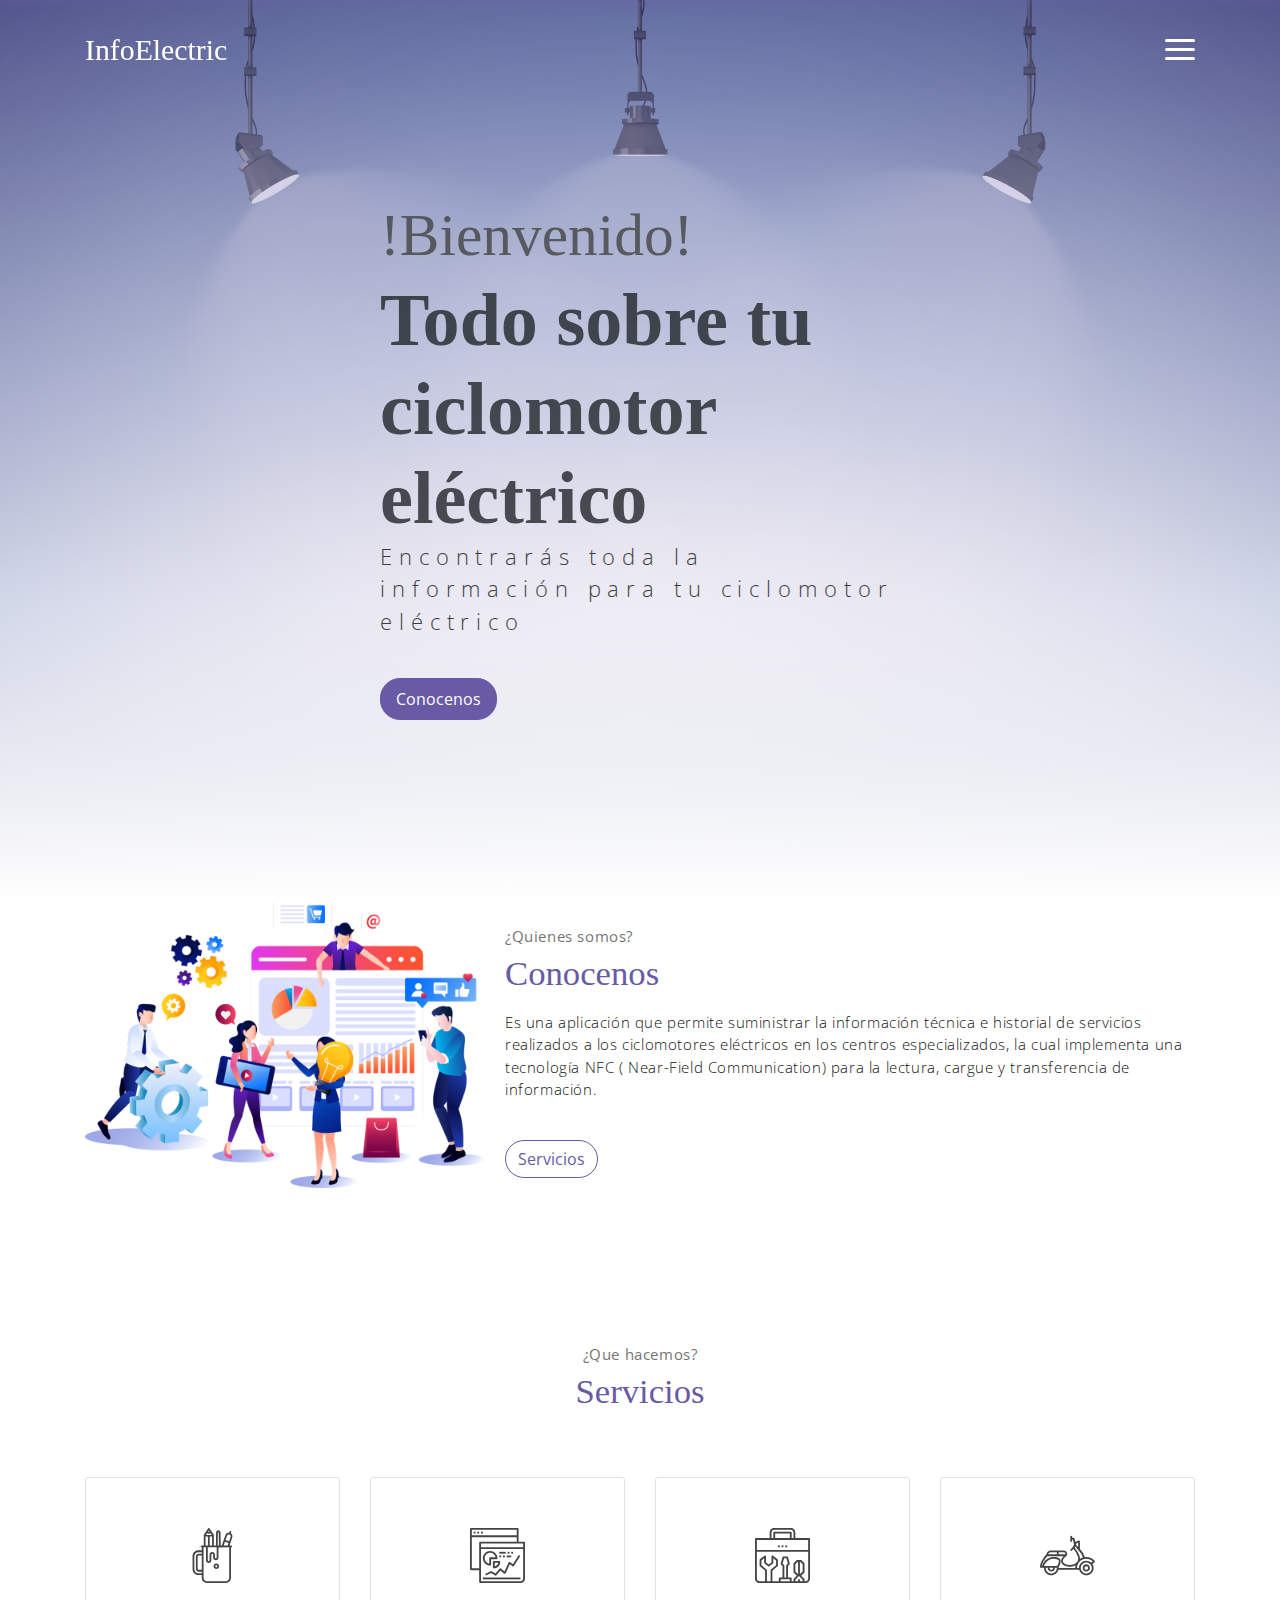
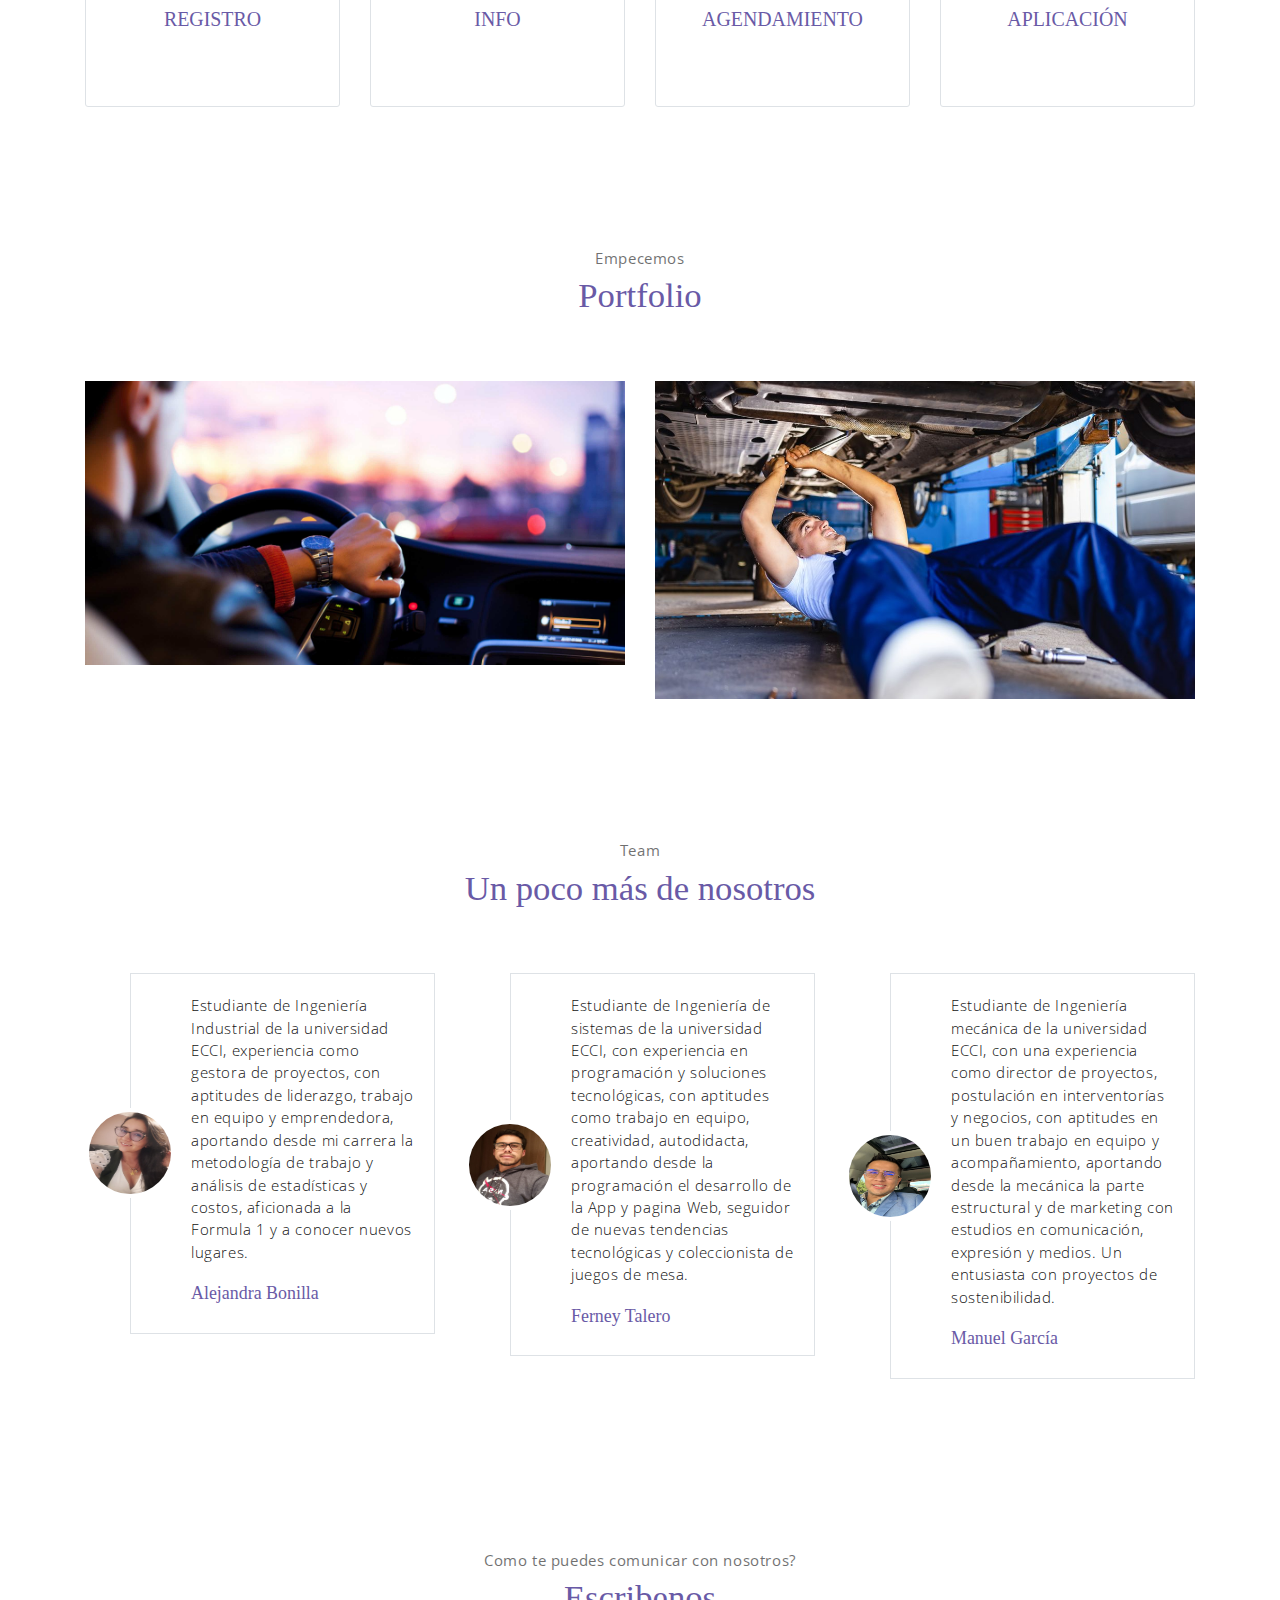
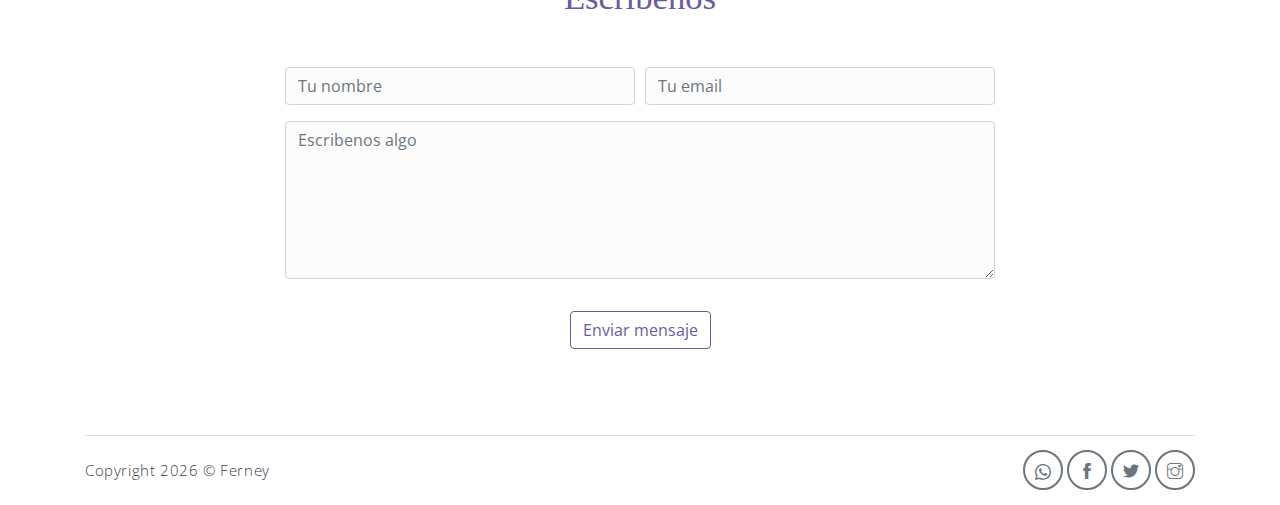
==== commit 724a3f2a: "footer" ====
--- a/index.html
+++ b/index.html
@@ -10,6 +10,9 @@
     <link rel="stylesheet" href="assets/vendors/themify-icons/css/themify-icons.css">
     <!-- Bootstrap + Meyawo main styles -->
 	<link rel="stylesheet" href="assets/css/meyawo.css">
+    <!-- icons -->
+    <link rel="icon" href="assets/imgs/Logo-IE.ico">
+    <link rel='stylesheet' href='https://cdn.jsdelivr.net/npm/bootstrap-icons@1.7.2/font/bootstrap-icons.css'>
 </head>
 <body data-spy="scroll" data-target=".navbar" data-offset="40" id="home">
 
@@ -214,16 +217,16 @@
             <p class="section-subtitle">Como te puedes comunicar con nosotros?</p>
             <h6 class="section-title mb-5">Escribenos</h6>
             <!-- contact form -->
-            <form action="" class="contact-form col-md-10 col-lg-8 m-auto">
+            <form action="mailto:infoelectricproject@gmail.com" method="post" enctype="text/plain" class="contact-form col-md-10 col-lg-8 m-auto">
                 <div class="form-row">
                     <div class="form-group col-sm-6">
-                        <input type="text" size="50" class="form-control" placeholder="Your Name" required>                 
+                        <input type="text" size="50" class="form-control" placeholder="Tu nombre" required>                 
                     </div>
                     <div class="form-group col-sm-6">
-                        <input type="email" class="form-control" placeholder="Enter Email"requried>                 
+                        <input type="email" class="form-control" placeholder="Tu email"requried>                 
                     </div>
                     <div class="form-group col-sm-12">
-                        <textarea name="comment" id="comment" rows="6"   class="form-control" placeholder="Write Something"></textarea>
+                        <textarea name="comment" id="comment" rows="6"   class="form-control" placeholder="Escribenos algo"></textarea>
                     </div>
                     <div class="form-group col-sm-12 mt-3">
                         <input type="submit" value="Enviar mensaje" class="btn btn-outline-primary rounded">                  
@@ -236,14 +239,12 @@
     <!-- footer -->
     <div class="container">
         <footer class="footer">       
-            <p class="mb-0">Copyright <script>document.write(new Date().getFullYear())</script> &copy; <a href="http://www.devcrud.com">Ferney</a></p>
+            <p class="mb-0">Copyright <script>document.write(new Date().getFullYear())</script> &copy; <a href="https://www.linkedin.com/in/ferney-talero/" target="#">Ferney</a></p>
             <div class="social-links text-right m-auto ml-sm-auto">
+                <a href="https://wa.me/+573134402123/?text=Hola%21%20quiero%20saber%20m%C3%A1s%20de%20InfoElectric" target="#" class="link"><i class="bi bi-whatsapp"></i></a>
                 <a href="javascript:void(0)" class="link"><i class="ti-facebook"></i></a>
                 <a href="javascript:void(0)" class="link"><i class="ti-twitter-alt"></i></a>
-                <a href="javascript:void(0)" class="link"><i class="ti-google"></i></a>
-                <a href="javascript:void(0)" class="link"><i class="ti-pinterest-alt"></i></a>
                 <a href="javascript:void(0)" class="link"><i class="ti-instagram"></i></a>
-                <a href="javascript:void(0)" class="link"><i class="ti-rss"></i></a>
             </div>
         </footer>
     </div> <!-- end of page footer -->
